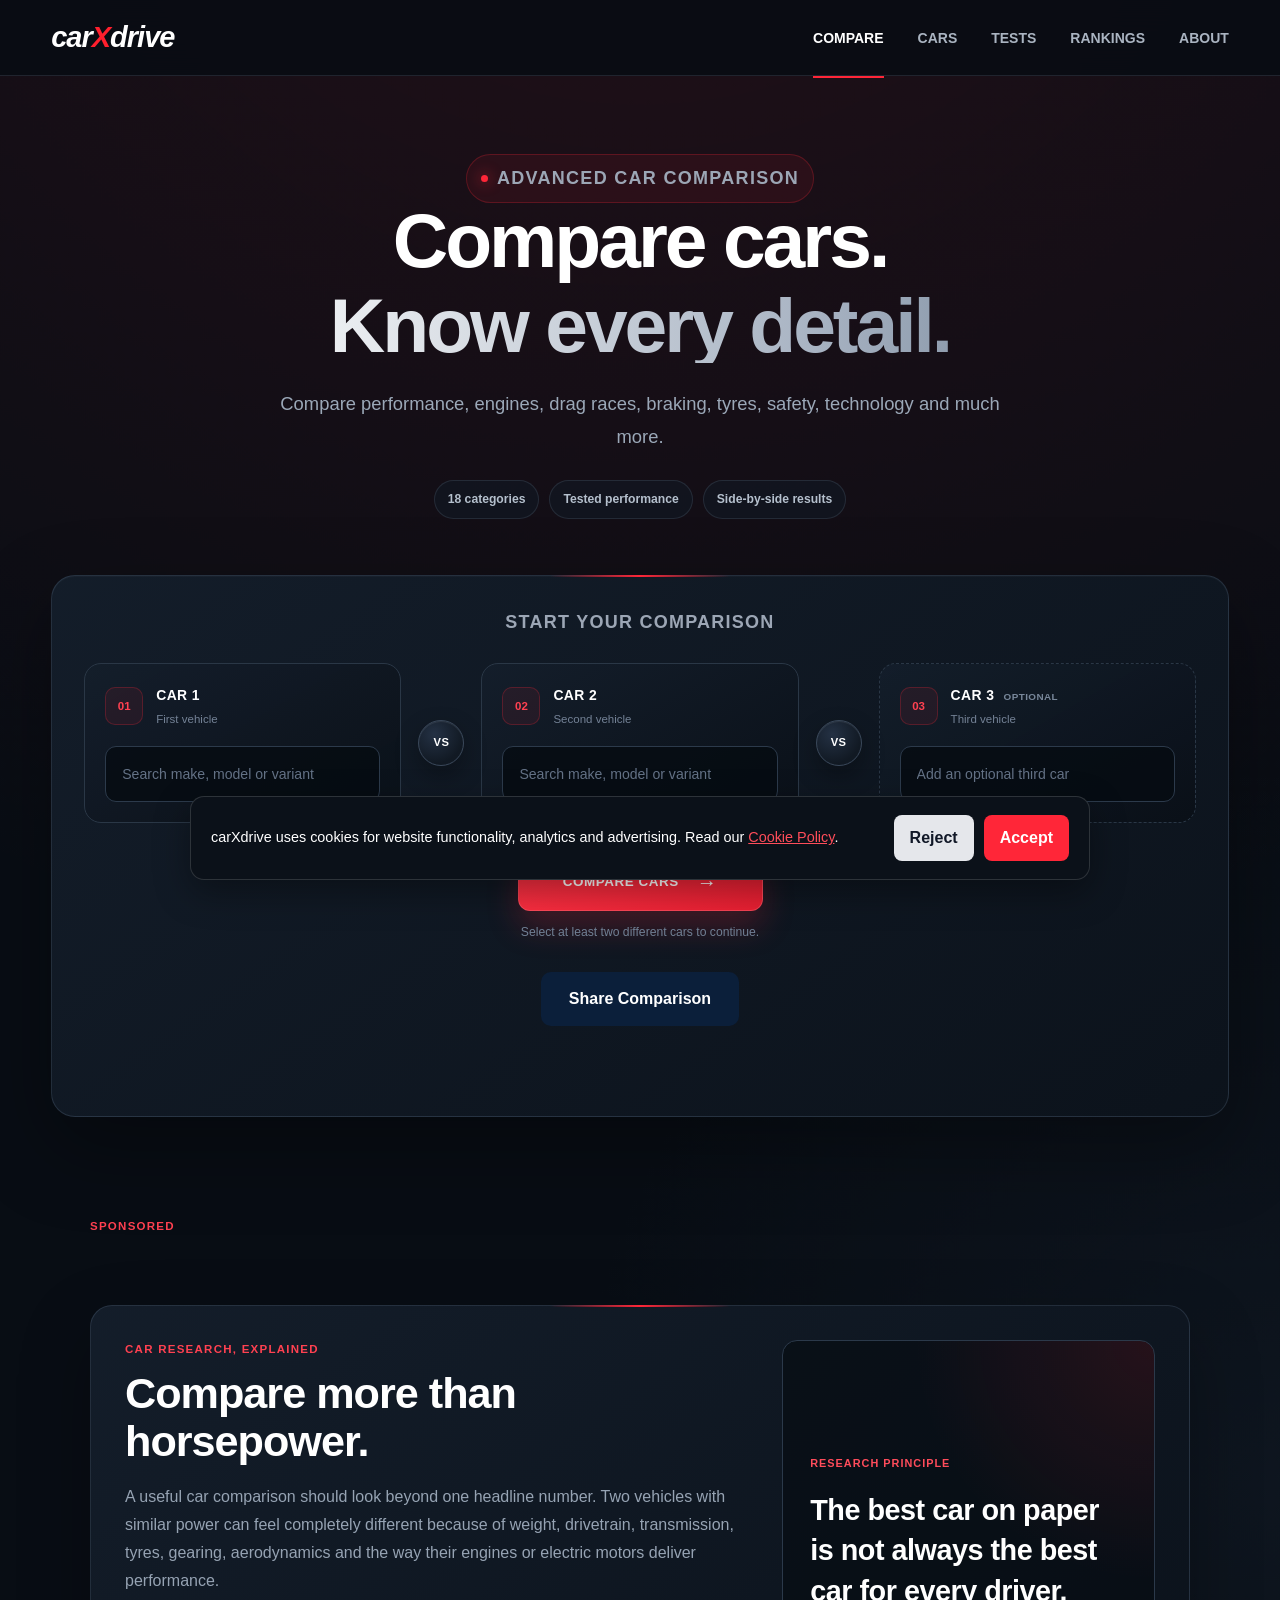
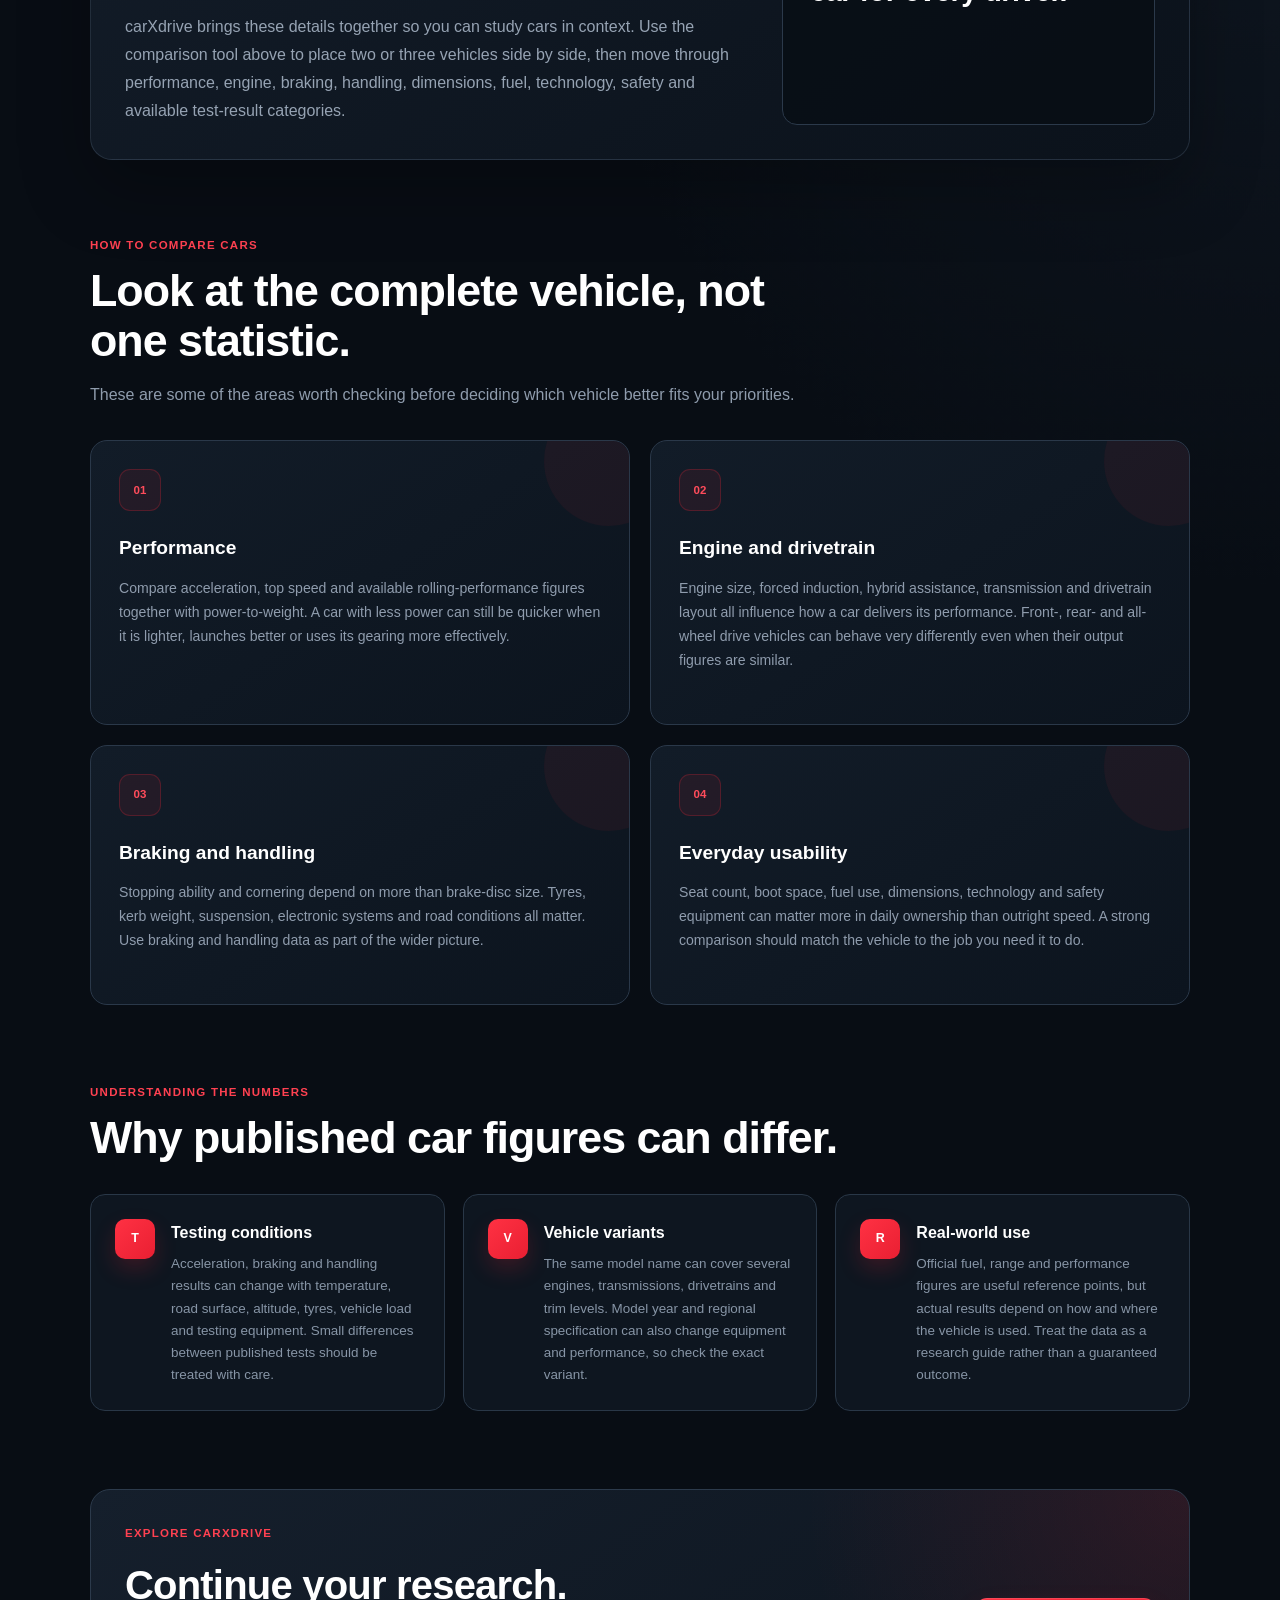
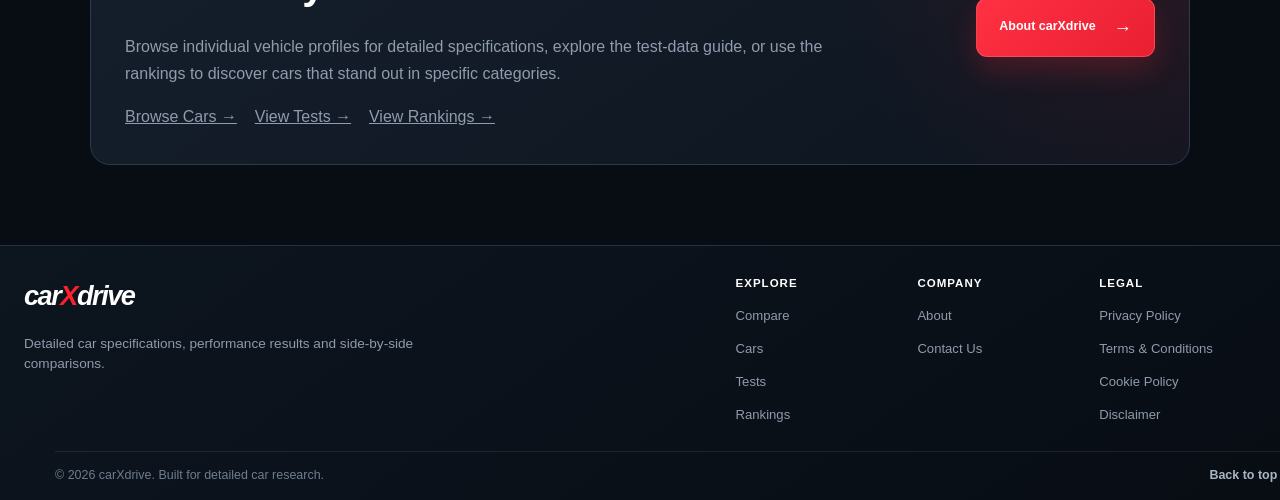
==== index.html @ 32d17539 "removed my email" ====
<!DOCTYPE html>
<html lang="en">
<head>
  <!-- Bidvertiser2106713 -->
  <script>
  window.dataLayer = window.dataLayer || [];

  function gtag() {
    dataLayer.push(arguments);
  }

  gtag("consent", "default", {
    ad_storage: "denied",
    analytics_storage: "denied",
    ad_user_data: "denied",
    ad_personalization: "denied",
    wait_for_update: 500
  });
</script>
  <meta property="og:site_name" content="carXdrive">
<meta property="og:title" content="carXdrive | Compare Cars, Specs and Performance">
<meta
  property="og:description"
  content="Compare cars, specifications, performance, fuel economy, safety, reliability and pricing with carXdrive."
>
<meta property="og:type" content="website">
<meta property="og:url" content="https://carxdrive.co.za/">
<link rel="canonical" href="https://carxdrive.co.za/">
  <!-- Google tag (gtag.js) -->
  <script async src="https://www.googletagmanager.com/gtag/js?id=G-0VBC6T963X"></script>
  <script>
    window.dataLayer = window.dataLayer || [];
    function gtag(){dataLayer.push(arguments);}
    gtag('js', new Date());

    gtag('config', 'G-0VBC6T963X');
  </script>
  <script async
  src="https://pagead2.googlesyndication.com/pagead/js/adsbygoogle.js?client=ca-pub-1628231111650283"
  crossorigin="anonymous"></script>
  <meta charset="UTF-8">

  <meta
    name="viewport"
    content="width=device-width, initial-scale=1.0"
  >

  <meta
    name="description"
    content="Compare cars side by side with detailed performance, engine, braking, handling, fuel economy, safety, technology and test data on carXdrive."
  >
  <script type="application/ld+json">
{
  "@context": "https://schema.org",
  "@type": "Organization",
  "name": "carXdrive",
  "url": "https://carxdrive.co.za/",
  "description": "Automotive research platform for detailed car specifications, comparisons, rankings and published performance information.",
  "email": "worldwide.carxdrive@gmail.com"
}
</script>


  <title>Compare Cars, Specs & Performance | carXdrive</title>
<link rel="icon" type="image/svg+xml" href="data:image/svg+xml,%3Csvg xmlns='http://www.w3.org/2000/svg' viewBox='0 0 64 64'%3E%3Crect width='64' height='64' rx='14' fill='%230b1119'/%3E%3Cpath d='M18 16L32 32L18 48' fill='none' stroke='%23ffffff' stroke-width='7' stroke-linecap='round' stroke-linejoin='round'/%3E%3Cpath d='M46 16L32 32L46 48' fill='none' stroke='%23ff2638' stroke-width='7' stroke-linecap='round' stroke-linejoin='round'/%3E%3C/svg%3E">
  <link
    rel="stylesheet"
    href="css/design-system.css"
  >

  <link
    rel="stylesheet"
    href="css/style.css"
  >
  <script type="application/ld+json">
{
  "@context": "https://schema.org",
  "@type": "WebSite",
  "name": "carXdrive",
  "alternateName": "car X drive",
  "url": "https://carxdrive.co.za/"
}
</script>
</head>

<body class="compare-page">
  <!-- Bidvertiser2106507 -->
   

  <header class="topbar mobile-navigation-header">

  <a href="index.html" class="logo">
    car<span class="red-x">X</span>drive
  </a>

  <button
    type="button"
    id="mobileMenuButton"
    class="mobile-menu-button"
    aria-label="Open navigation"
    aria-controls="mainNavigation"
    aria-expanded="false"
  >
    <span></span>
    <span></span>
    <span></span>
  </button>

  <nav
    id="mainNavigation"
    class="nav-links"
    aria-label="Main navigation"
  >
    <a href="index.html#compare" class="active">
      Compare
    </a>

    <a href="cars.html">
      Cars
    </a>

    <a href="tests.html">
      Tests
    </a>

    <a href="rankings.html">
      Rankings
    </a>

    <a href="about.html">
      About
    </a>
  </nav>

</header>

  <main id="compare" class="hero compare-hero">

    <div class="compare-hero-inner">

      <section class="hero-heading">
        <p class="compare-eyebrow">
          Advanced car comparison
        </p>

        <h1>
          Compare cars.
          <span>Know every detail.</span>
        </h1>

        <p class="compare-introduction">
          Compare performance, engines, drag races, braking,
          tyres, safety, technology and much more.
        </p>

        <div class="compare-feature-list">
          <span>18 categories</span>
          <span>Tested performance</span>
          <span>Side-by-side results</span>
        </div>
      </section>

      <section
        class="compare-workspace"
        aria-labelledby="compareWorkspaceTitle"
      >
      <div class="compare-workspace-heading">
  <p
    class="compare-workspace-eyebrow centered-workspace-title"
    id="compareWorkspaceTitle"
  >
    Start your comparison
  </p>
</div>

        <div class="search-grid">

          <!-- Car 1 -->
          <div class="search-card">

            <div class="search-card-heading">
              <span class="search-card-number">01</span>

              <div>
                <label for="carSearch1">
                  Car 1
                </label>

                <p>First vehicle</p>
              </div>
            </div>

            <div class="car-search-input-wrapper">
              <input
                type="text"
                id="carSearch1"
                placeholder="Search make, model or variant"
                autocomplete="off"
                aria-label="Search for Car 1"
              >

              <button
                type="button"
                class="clear-car-button"
                data-slot="1"
                aria-label="Clear Car 1"
              >
                ×
              </button>
            </div>

            <div
              class="search-results"
              id="searchResults1"
            ></div>
          </div>

          <div class="vs-badge" aria-hidden="true">
            VS
          </div>

          <!-- Car 2 -->
          <div class="search-card">

            <div class="search-card-heading">
              <span class="search-card-number">02</span>

              <div>
                <label for="carSearch2">
                  Car 2
                </label>

                <p>Second vehicle</p>
              </div>
            </div>

            <div class="car-search-input-wrapper">
              <input
                type="text"
                id="carSearch2"
                placeholder="Search make, model or variant"
                autocomplete="off"
                aria-label="Search for Car 2"
              >

              <button
                type="button"
                class="clear-car-button"
                data-slot="2"
                aria-label="Clear Car 2"
              >
                ×
              </button>
            </div>

            <div
              class="search-results"
              id="searchResults2"
            ></div>
          </div>

          <div class="vs-badge" aria-hidden="true">
            VS
          </div>

          <!-- Car 3 -->
          <div class="search-card optional">

            <div class="search-card-heading">
              <span class="search-card-number">03</span>

              <div>
                <label for="carSearch3">
                  Car 3
                  <span>Optional</span>
                </label>

                <p>Third vehicle</p>
              </div>
            </div>

            <div class="car-search-input-wrapper">
              <input
                type="text"
                id="carSearch3"
                placeholder="Add an optional third car"
                autocomplete="off"
                aria-label="Search for optional Car 3"
              >

              <button
                type="button"
                class="clear-car-button"
                data-slot="3"
                aria-label="Clear Car 3"
              >
                ×
              </button>
            </div>

            <div
              class="search-results"
              id="searchResults3"
            ></div>
          </div>

        </div>

        <div class="compare-action-row">
          <button
            id="compareButton"
            class="compare-button"
            type="button"
          >
            <span>Compare cars</span>
            <span aria-hidden="true">→</span>
          </button>

          <p>
            Select at least two different cars to continue.
          </p>
        </div>
<div id="comparisonTable"></div>

<button id="shareComparisonBtn" class="share-comparison-btn">
  Share Comparison
</button>

<p id="shareMessage"></p>
      </section>

      <section
        id="comparisonResults"
        class="comparison-results"
        aria-live="polite"
      >

        <div class="comparison-tabs">

          <button
            class="comparison-tab active"
            data-category="overview"
            type="button"
          >
            Overview
          </button>

          <button
            class="comparison-tab"
            data-category="performance"
            type="button"
          >
            Performance
          </button>

          <button
            class="comparison-tab"
            data-category="engine"
            type="button"
          >
            Engine
          </button>

          <button
            class="comparison-tab"
            data-category="transmission"
            type="button"
          >
            Transmission
          </button>

          <button
            class="comparison-tab"
            data-category="drag-race"
            type="button"
          >
            Drag Race
          </button>

          <button
            class="comparison-tab"
            data-category="rolling-race"
            type="button"
          >
            Rolling Race
          </button>

          <button
            class="comparison-tab"
            data-category="tyres"
            type="button"
          >
            Tyres
          </button>

          <button
            class="comparison-tab"
            data-category="brakes"
            type="button"
          >
            Brakes
          </button>

          <button
            class="comparison-tab"
            data-category="handling"
            type="button"
          >
            Handling
          </button>

          <button
            class="comparison-tab"
            data-category="weight"
            type="button"
          >
            Weight
          </button>

          <button
            class="comparison-tab"
            data-category="dimensions"
            type="button"
          >
            Dimensions
          </button>

          <button
            class="comparison-tab"
            data-category="aerodynamics"
            type="button"
          >
            Aerodynamics
          </button>

          <button
            class="comparison-tab"
            data-category="fuel"
            type="button"
          >
            Fuel
          </button>

          <button
            class="comparison-tab"
            data-category="exhaust"
            type="button"
          >
            Exhaust
          </button>

          <button
            class="comparison-tab"
            data-category="interior"
            type="button"
          >
            Interior
          </button>

          <button
            class="comparison-tab"
            data-category="technology"
            type="button"
          >
            Technology
          </button>

          <button
            class="comparison-tab"
            data-category="safety"
            type="button"
          >
            Safety
          </button>

          <button
            class="comparison-tab"
            data-category="test-results"
            type="button"
          >
            Test Results
          </button>

        </div>

        <div id="comparisonContent"></div>

      </section>

    </div>

  </main>

  <!-- BidVertiser native ad: loads only after cookie consent -->
  <section class="cars-native-ad-section" aria-label="Sponsored content">
    <div class="about-container">
      <p class="about-section-eyebrow">Sponsored</p>
      <div id="ntv_2106507"></div>
    </div>
  </section>

  <!-- Permanent research content for users and search engines -->
  <section class="about-content carxdrive-home-guide" aria-labelledby="homeResearchTitle">
    <div class="about-container">

      <section class="about-mission-panel">
        <div class="about-mission-copy">
          <p class="about-section-eyebrow">Car research, explained</p>

          <h2 id="homeResearchTitle">
            Compare more than horsepower.
          </h2>

          <p>
            A useful car comparison should look beyond one headline number.
            Two vehicles with similar power can feel completely different because
            of weight, drivetrain, transmission, tyres, gearing, aerodynamics and
            the way their engines or electric motors deliver performance.
          </p>

          <p>
            carXdrive brings these details together so you can study cars in context.
            Use the comparison tool above to place two or three vehicles side by side,
            then move through performance, engine, braking, handling, dimensions,
            fuel, technology, safety and available test-result categories.
          </p>
        </div>

        <div class="about-mission-statement">
          <span>Research principle</span>
          <blockquote>
            The best car on paper is not always the best car for every driver.
          </blockquote>
        </div>
      </section>

      <section class="about-platform-section" aria-labelledby="comparisonGuideTitle">
        <div class="about-section-heading">
          <p class="about-section-eyebrow">How to compare cars</p>

          <h2 id="comparisonGuideTitle">
            Look at the complete vehicle, not one statistic.
          </h2>

          <p>
            These are some of the areas worth checking before deciding which
            vehicle better fits your priorities.
          </p>
        </div>

        <div class="about-feature-grid">

          <article class="about-feature-card">
            <span class="about-feature-number">01</span>
            <h3>Performance</h3>
            <p>
              Compare acceleration, top speed and available rolling-performance
              figures together with power-to-weight. A car with less power can
              still be quicker when it is lighter, launches better or uses its
              gearing more effectively.
            </p>
          </article>

          <article class="about-feature-card">
            <span class="about-feature-number">02</span>
            <h3>Engine and drivetrain</h3>
            <p>
              Engine size, forced induction, hybrid assistance, transmission and
              drivetrain layout all influence how a car delivers its performance.
              Front-, rear- and all-wheel drive vehicles can behave very differently
              even when their output figures are similar.
            </p>
          </article>

          <article class="about-feature-card">
            <span class="about-feature-number">03</span>
            <h3>Braking and handling</h3>
            <p>
              Stopping ability and cornering depend on more than brake-disc size.
              Tyres, kerb weight, suspension, electronic systems and road conditions
              all matter. Use braking and handling data as part of the wider picture.
            </p>
          </article>

          <article class="about-feature-card">
            <span class="about-feature-number">04</span>
            <h3>Everyday usability</h3>
            <p>
              Seat count, boot space, fuel use, dimensions, technology and safety
              equipment can matter more in daily ownership than outright speed.
              A strong comparison should match the vehicle to the job you need it to do.
            </p>
          </article>

        </div>
      </section>

      <section class="about-values-section">
        <div class="about-section-heading">
          <p class="about-section-eyebrow">Understanding the numbers</p>

          <h2>
            Why published car figures can differ.
          </h2>
        </div>

        <div class="about-values-grid">

          <article class="about-value-card">
            <span class="about-value-icon">T</span>
            <div>
              <h3>Testing conditions</h3>
              <p>
                Acceleration, braking and handling results can change with temperature,
                road surface, altitude, tyres, vehicle load and testing equipment.
                Small differences between published tests should be treated with care.
              </p>
            </div>
          </article>

          <article class="about-value-card">
            <span class="about-value-icon">V</span>
            <div>
              <h3>Vehicle variants</h3>
              <p>
                The same model name can cover several engines, transmissions,
                drivetrains and trim levels. Model year and regional specification
                can also change equipment and performance, so check the exact variant.
              </p>
            </div>
          </article>

          <article class="about-value-card">
            <span class="about-value-icon">R</span>
            <div>
              <h3>Real-world use</h3>
              <p>
                Official fuel, range and performance figures are useful reference
                points, but actual results depend on how and where the vehicle is used.
                Treat the data as a research guide rather than a guaranteed outcome.
              </p>
            </div>
          </article>

        </div>
      </section>

      <section class="about-vision-panel">
        <div>
          <p class="about-section-eyebrow">Explore carXdrive</p>

          <h2>
            Continue your research.
          </h2>

          <p>
            Browse individual vehicle profiles for detailed specifications,
            explore the test-data guide, or use the rankings to discover cars
            that stand out in specific categories.
          </p>

          <p>
            <a href="cars.html">Browse Cars →</a>
            &nbsp;&nbsp;
            <a href="tests.html">View Tests →</a>
            &nbsp;&nbsp;
            <a href="rankings.html">View Rankings →</a>
          </p>
        </div>

        <a href="about.html" class="about-primary-link">
          About carXdrive
          <span aria-hidden="true">→</span>
        </a>
      </section>

    </div>
  </section>

<footer class="site-footer">
  <div class="footer-container">

    <div class="footer-brand">
      <a href="index.html" class="footer-logo">
        car<span class="red-x">X</span>drive
      </a>

      <p>
        Detailed car specifications, performance results
        and side-by-side comparisons.
      </p>
    </div>

    <div class="footer-navigation">

      <div class="footer-column">
        <h2>Explore</h2>

        <a href="index.html#compare">Compare</a>
        <a href="cars.html">Cars</a>
        <a href="tests.html">Tests</a>
        <a href="rankings.html">Rankings</a>
      </div>

      <div class="footer-column">
        <h2>Company</h2>

        <a href="about.html">About</a>
        <a href="contact.html">Contact Us</a>
      </div>

      <div class="footer-column">
        <h2>Legal</h2>

        <a href="privacy.html">Privacy Policy</a>
        <a href="terms.html">Terms &amp; Conditions</a>
        <a href="cookies.html">Cookie Policy</a>
        <a href="disclaimer.html">Disclaimer</a>
      </div>

    </div>

  </div>

  <div class="footer-bottom">
    <p>
      © 2026 carXdrive. Built for detailed car research.
    </p>

    <a href="#">
      Back to top ↑
    </a>

  </div>
</footer>

 <script src="data/cars.js"></script>
<script src="js/script.js"></script>
<script src="js/navigation.js"></script>
<div
  id="cookieConsent"
  class="cookie-consent"
  role="dialog"
  aria-label="Cookie consent"
  aria-live="polite"
>
  <p>
    carXdrive uses cookies for website functionality, analytics and advertising.
    Read our <a href="cookies.html">Cookie Policy</a>.
  </p>

  <div class="cookie-consent-buttons">
    <button type="button" id="rejectCookies">
      Reject
    </button>

    <button type="button" id="acceptCookies">
      Accept
    </button>
  </div>
</div>

<script src="js/cookie-consent.js"></script>

<script>
(function () {
  const STORAGE_KEY = "carxdrive-cookie-consent";
  let bidvertiserLoaded = false;

  function loadBidVertiserNativeAd() {
    if (bidvertiserLoaded) {
      return;
    }

    const container = document.getElementById("ntv_2106507");

    if (!container) {
      return;
    }

    bidvertiserLoaded = true;

    const params = {
      bvwidgetid: "ntv_2106507",
      bvlinksownid: 2106507,
      rows: 1,
      cols: 1,
      textpos: "below",
      imagewidth: 150,
      mobilecols: 1,
      cb: new Date().getTime()
    };

    params.bvwidgetid = "ntv_2106507" + params.cb;
    container.id = params.bvwidgetid;

    const queryString = Object.keys(params)
      .map(function (key) {
        return key + "=" + encodeURIComponent(params[key]);
      })
      .join("&");

    const script = document.createElement("script");
    script.type = "text/javascript";
    script.async = true;
    script.src =
      "https://cdn.hyperpromote.com/bidvertiser/tags/active/bdvws.js?" +
      queryString;

    document.getElementById(params.bvwidgetid).appendChild(script);
  }

  if (localStorage.getItem(STORAGE_KEY) === "accepted") {
    loadBidVertiserNativeAd();
  }

  const acceptButton = document.getElementById("acceptCookies");

  if (acceptButton) {
    acceptButton.addEventListener("click", function () {
      loadBidVertiserNativeAd();
    });
  }
})();
</script>
</body>
</html>
---- css/design-system.css ----
/* =========================================================
   carXdrive Version 2.0
   Global Design System
   ========================================================= */

:root {
  /* Brand */
  --color-brand: #ff3347;
  --color-brand-hover: #ff5263;
  --color-brand-soft: rgba(255, 51, 71, 0.12);

  /* Background layers */
  --color-background: #060a10;
  --color-background-soft: #0a1018;
  --color-surface: #101923;
  --color-surface-raised: #141f2c;
  --color-surface-hover: #192636;

  /* Borders */
  --color-border: #263443;
  --color-border-soft: rgba(255, 255, 255, 0.08);
  --color-border-strong: #3a4a5d;

  /* Text */
  --color-text: #f8fafc;
  --color-text-secondary: #b6c0cc;
  --color-text-muted: #84909f;

  /* Feedback */
  --color-success: #38c793;
  --color-warning: #f5b942;
  --color-error: #ff5f67;

  /* Typography */
  --font-family:
    Inter,
    ui-sans-serif,
    system-ui,
    -apple-system,
    BlinkMacSystemFont,
    "Segoe UI",
    sans-serif;

  --font-size-xs: 0.75rem;
  --font-size-sm: 0.875rem;
  --font-size-base: 1rem;
  --font-size-lg: 1.125rem;
  --font-size-xl: 1.35rem;
  --font-size-2xl: 1.75rem;
  --font-size-3xl: 2.4rem;
  --font-size-4xl: clamp(3rem, 7vw, 5.8rem);

  /* Spacing */
  --space-1: 0.25rem;
  --space-2: 0.5rem;
  --space-3: 0.75rem;
  --space-4: 1rem;
  --space-5: 1.25rem;
  --space-6: 1.5rem;
  --space-8: 2rem;
  --space-10: 2.5rem;
  --space-12: 3rem;
  --space-16: 4rem;
  --space-20: 5rem;

  /* Corners */
  --radius-sm: 8px;
  --radius-md: 12px;
  --radius-lg: 18px;
  --radius-xl: 24px;
  --radius-pill: 999px;

  /* Shadows */
  --shadow-sm:
    0 8px 24px rgba(0, 0, 0, 0.18);

  --shadow-md:
    0 18px 45px rgba(0, 0, 0, 0.28);

  --shadow-brand:
    0 12px 30px rgba(255, 51, 71, 0.2);

  /* Animation */
  --transition-fast: 150ms ease;
  --transition-base: 220ms ease;
  --transition-slow: 350ms ease;

  /* Layout */
  --page-width: 1180px;
  --header-height: 72px;
}

/* =========================================================
   Base reset
   ========================================================= */

*,
*::before,
*::after {
  box-sizing: border-box;
}

html {
  scroll-behavior: smooth;
}

body {
  margin: 0;
  min-width: 320px;
  background:
    radial-gradient(
      circle at 50% -20%,
      rgba(255, 51, 71, 0.08),
      transparent 38%
    ),
    var(--color-background);

  color: var(--color-text);
  font-family: var(--font-family);
  font-size: var(--font-size-base);
  line-height: 1.6;
  text-rendering: optimizeLegibility;
  -webkit-font-smoothing: antialiased;
}

button,
input,
select,
textarea {
  font: inherit;
}

button,
a {
  -webkit-tap-highlight-color: transparent;
}

a {
  color: inherit;
}

img {
  display: block;
  max-width: 100%;
}

::selection {
  background: var(--color-brand);
  color: #ffffff;
}

/* =========================================================
   Shared page container
   ========================================================= */

.page-container {
  width: min(
    var(--page-width),
    calc(100% - 40px)
  );
  margin-inline: auto;
}

/* =========================================================
   Shared typography
   ========================================================= */

.page-eyebrow {
  margin: 0 0 var(--space-3);
  color: var(--color-brand);
  font-size: var(--font-size-xs);
  font-weight: 850;
  letter-spacing: 0.14em;
  text-transform: uppercase;
}

.page-title {
  margin: 0;
  max-width: 900px;
  font-size: var(--font-size-4xl);
  line-height: 0.98;
  letter-spacing: -0.045em;
}

.page-description {
  max-width: 720px;
  margin: var(--space-6) 0 0;
  color: var(--color-text-secondary);
  font-size: var(--font-size-lg);
  line-height: 1.75;
}

/* =========================================================
   Shared buttons
   ========================================================= */

.button {
  display: inline-flex;
  justify-content: center;
  align-items: center;
  min-height: 48px;
  padding: 0 var(--space-6);
  border: 1px solid transparent;
  border-radius: var(--radius-md);
  cursor: pointer;
  text-decoration: none;
  font-weight: 800;
  transition:
    transform var(--transition-base),
    background var(--transition-base),
    border-color var(--transition-base),
    color var(--transition-base),
    box-shadow var(--transition-base);
}

.button:hover {
  transform: translateY(-2px);
}

.button:active {
  transform: translateY(0);
}

.button-primary {
  background: var(--color-brand);
  color: #ffffff;
  box-shadow: var(--shadow-brand);
}

.button-primary:hover {
  background: var(--color-brand-hover);
}

.button-secondary {
  background: var(--color-surface);
  color: var(--color-text);
  border-color: var(--color-border);
}

.button-secondary:hover {
  background: var(--color-surface-hover);
  border-color: var(--color-border-strong);
}

/* =========================================================
   Shared forms
   ========================================================= */

.form-label {
  display: block;
  margin-bottom: var(--space-2);
  color: var(--color-text-secondary);
  font-size: var(--font-size-sm);
  font-weight: 750;
}

.form-control {
  width: 100%;
  min-height: 50px;
  padding: 0 var(--space-5);
  background: var(--color-surface);
  color: var(--color-text);
  border: 1px solid var(--color-border);
  border-radius: var(--radius-md);
  outline: none;
  transition:
    background var(--transition-base),
    border-color var(--transition-base),
    box-shadow var(--transition-base);
}

.form-control::placeholder {
  color: var(--color-text-muted);
}

.form-control:hover {
  border-color: var(--color-border-strong);
}

.form-control:focus {
  background: var(--color-surface-raised);
  border-color: var(--color-brand);
  box-shadow:
    0 0 0 4px var(--color-brand-soft);
}

/* =========================================================
   Shared cards
   ========================================================= */

.surface-card {
  background:
    linear-gradient(
      145deg,
      rgba(255, 255, 255, 0.025),
      transparent 45%
    ),
    var(--color-surface);

  border: 1px solid var(--color-border-soft);
  border-radius: var(--radius-lg);
  box-shadow: var(--shadow-sm);
  transition:
    transform var(--transition-base),
    border-color var(--transition-base),
    box-shadow var(--transition-base);
}

.surface-card:hover {
  transform: translateY(-4px);
  border-color: var(--color-border);
  box-shadow: var(--shadow-md);
}

/* =========================================================
   Accessibility
   ========================================================= */

:focus-visible {
  outline: 3px solid var(--color-brand);
  outline-offset: 3px;
}

@media (prefers-reduced-motion: reduce) {
  *,
  *::before,
  *::after {
    scroll-behavior: auto !important;
    transition-duration: 0.01ms !important;
    animation-duration: 0.01ms !important;
    animation-iteration-count: 1 !important;
  }
}

@media (max-width: 650px) {
  .page-container {
    width: min(
      var(--page-width),
      calc(100% - 24px)
    );
  }

  .page-description {
    font-size: var(--font-size-base);
  }

  .button {
    min-height: 50px;
  }
}
---- css/style.css ----
* {
  box-sizing: border-box;
}

body {
  margin: 0;
  min-height: 100vh;
  background: #0b0f17;
  color: white;
  font-family: Arial, sans-serif;
}

.topbar {
  height: 72px;
  padding: 0 40px;
  border-bottom: 1px solid #252b36;
  background: #0d1118;
  display: flex;
  align-items: center;
  justify-content: space-between;
}

.logo {
  color: white;
  font-size: 28px;
  font-weight: 800;
  font-style: italic;
  text-decoration: none;
}

.red-x {
  color: #ff1f2d;
}

.nav-links {
  display: flex;
  align-items: center;
  gap: 34px;
}

.nav-links a {
  color: #b7bfcc;
  font-size: 14px;
  font-weight: 700;
  text-decoration: none;
  text-transform: uppercase;
}

.nav-links a:hover,
.nav-links a.active {
  color: #ff1f2d;
}

.hero {
  min-height: calc(100vh - 72px);
  padding: 60px 30px;
  display: flex;
  flex-direction: column;
  align-items: center;
  justify-content: center;
  text-align: center;
}

.hero h1 {
  margin: 0 0 14px;
  font-size: 48px;
}

.hero p {
  margin: 0;
  color: #9ca6b5;
  font-size: 18px;
}
.hero {
  min-height: calc(100vh - 72px);
  padding: 70px 30px;
  display: flex;
  flex-direction: column;
  align-items: center;
  justify-content: flex-start;
  text-align: center;
}

.hero-heading {
  margin-bottom: 46px;
}

.search-grid {
  width: min(1200px, 100%);
  display: grid;
  grid-template-columns: 1fr auto 1fr auto 1fr;
  gap: 18px;
  align-items: center;
}

.search-card {
  padding: 22px;
  border: 1px solid #282f3b;
  border-radius: 14px;
  background: #111720;
  text-align: left;
}

.search-card label {
  display: block;
  margin-bottom: 12px;
  color: #ff1f2d;
  font-size: 13px;
  font-weight: 800;
  text-transform: uppercase;
}

.search-card label span {
  color: #7f8998;
  font-size: 11px;
}

.search-card input {
  width: 100%;
  height: 50px;
  padding: 0 15px;
  border: 1px solid #343d4b;
  border-radius: 8px;
  outline: none;
  background: #0a0f16;
  color: white;
  font-size: 15px;
}

.search-card input:focus {
  border-color: #ff1f2d;
}

.search-card input::placeholder {
  color: #687382;
}

.vs-badge {
  width: 46px;
  height: 46px;
  border: 1px solid #3a4350;
  border-radius: 50%;
  background: #171d27;
  display: flex;
  align-items: center;
  justify-content: center;
  font-size: 13px;
  font-weight: 800;
}

.compare-button {
  margin-top: 34px;
  padding: 16px 52px;
  border: none;
  border-radius: 8px;
  background: #ff1f2d;
  color: white;
  cursor: pointer;
  font-size: 15px;
  font-weight: 800;
  text-transform: uppercase;
}

.compare-button:hover {
  background: #e31320;
}

@media (max-width: 900px) {
  .search-grid {
    grid-template-columns: 1fr;
  }

  .vs-badge {
    margin: 0 auto;
  }
}
.search-card {
  position: relative;
}

.search-results {
  position: absolute;
  top: calc(100% - 12px);
  left: 22px;
  right: 22px;
  z-index: 20;
  display: none;
  overflow: hidden;
  border: 1px solid #343d4b;
  border-radius: 8px;
  background: #101620;
  box-shadow: 0 14px 35px rgba(0, 0, 0, 0.45);
}

.search-results.active {
  display: block;
}

.search-result-item {
  padding: 14px 15px;
  border-bottom: 1px solid #252d39;
  color: #e8edf5;
  cursor: pointer;
  font-size: 14px;
}

.search-result-item:last-child {
  border-bottom: none;
}

.search-result-item:hover {
  background: #1a212c;
  color: #ff1f2d;
}
.comparison-results {
  width: min(1200px, 100%);
  margin-top: 45px;
  display: none;
}

.comparison-results.active {
  display: block;
}

.comparison-heading {
  margin-bottom: 24px;
  font-size: 28px;
}

.selected-car-grid {
  display: grid;
  grid-template-columns: repeat(3, 1fr);
  gap: 18px;
}

.selected-car-card {
  padding: 24px;
  border: 1px solid #2b3340;
  border-radius: 14px;
  background: #111720;
  text-align: left;
}

.selected-car-card h3 {
  margin: 0 0 8px;
  font-size: 22px;
}

.selected-car-card p {
  margin: 5px 0;
  color: #9ca6b5;
  font-size: 14px;
}

.selected-car-number {
  display: inline-block;
  margin-bottom: 16px;
  color: #ff1f2d;
  font-size: 12px;
  font-weight: 800;
  text-transform: uppercase;
}

@media (max-width: 900px) {
  .selected-car-grid {
    grid-template-columns: 1fr;
  }
}
.quick-specs {
  margin-top: 20px;
  border-top: 1px solid #29313d;
}

.quick-specs div {
  padding: 12px 0;
  border-bottom: 1px solid #29313d;
  display: flex;
  justify-content: space-between;
  gap: 20px;
}

.quick-specs span {
  color: #8993a3;
  font-size: 13px;
}

.quick-specs strong {
  color: white;
  font-size: 13px;
  text-align: right;
}
.quick-specs .spec-winner {
  margin: 0 -10px;
  padding: 12px 10px;
  border-left: 3px solid #ff1f2d;
  background: rgba(255, 31, 45, 0.08);
}

.winner-label {
  display: block;
  margin-top: 4px;
  color: #ff1f2d;
  font-size: 9px;
  font-weight: 800;
  letter-spacing: 0.8px;
  text-transform: uppercase;
}
.comparison-table-wrapper {
  width: 100%;
  overflow-x: auto;
  border: 1px solid #2b3340;
  border-radius: 14px;
  background: #111720;
}

.comparison-table {
  width: 100%;
  min-width: 850px;
  border-collapse: collapse;
  text-align: left;
}

.comparison-table th,
.comparison-table td {
  padding: 18px;
  border-right: 1px solid #2b3340;
  border-bottom: 1px solid #2b3340;
}

.comparison-table th:last-child,
.comparison-table td:last-child {
  border-right: none;
}

.comparison-table tr:last-child td {
  border-bottom: none;
}

.comparison-table thead th {
  background: #151c26;
  vertical-align: top;
}

.comparison-table thead th:first-child {
  width: 190px;
  color: #ff1f2d;
  font-size: 13px;
  text-transform: uppercase;
}

.comparison-table thead strong {
  display: block;
  margin-bottom: 8px;
  color: white;
  font-size: 16px;
}

.comparison-table thead span {
  display: block;
  margin-top: 4px;
  color: #8e99a9;
  font-size: 12px;
  font-weight: normal;
}

.comparison-table tbody td:first-child {
  background: #0e141d;
  color: #aeb7c5;
  font-size: 13px;
  font-weight: 700;
}

.comparison-table tbody td:not(:first-child) {
  color: #f0f3f8;
  font-size: 14px;
}

.comparison-table tbody tr:hover td {
  background: #18202b;
}

.comparison-table tbody tr:hover td:first-child {
  background: #151c26;
}

.table-winner {
  position: relative;
  background: rgba(255, 31, 45, 0.08);
  color: #ff4450 !important;
  font-weight: 800;
}

.table-winner::before {
  position: absolute;
  top: 0;
  bottom: 0;
  left: 0;
  width: 3px;
  background: #ff1f2d;
  content: "";
}

.table-winner-label {
  display: block;
  margin-top: 5px;
  color: #ff1f2d;
  font-size: 9px;
  letter-spacing: 0.8px;
  text-transform: uppercase;
}

@media (max-width: 700px) {
  .comparison-results {
    width: 100%;
  }

  .comparison-table th,
  .comparison-table td {
    padding: 14px;
  }
}
.comparison-tabs {
  width: 100%;
  margin-bottom: 18px;
  padding: 8px;
  overflow-x: auto;
  border: 1px solid #2b3340;
  border-radius: 12px;
  background: #0e141d;
  display: flex;
  gap: 8px;
}

.comparison-tab {
  min-width: max-content;
  padding: 12px 18px;
  border: 1px solid transparent;
  border-radius: 8px;
  background: transparent;
  color: #9ca6b5;
  cursor: pointer;
  font-size: 12px;
  font-weight: 800;
  text-transform: uppercase;
}

.comparison-tab:hover {
  color: white;
  background: #171f2a;
}

.comparison-tab.active {
  border-color: #ff1f2d;
  background: rgba(255, 31, 45, 0.1);
  color: #ff1f2d;
}
.comparison-car-headers {
  width: 100%;
  margin-bottom: 22px;
  display: grid;
  grid-template-columns: repeat(3, 1fr);
  gap: 16px;
}

.comparison-car-header {
  position: relative;
  overflow: hidden;
  padding: 24px;
  border: 1px solid #2b3340;
  border-radius: 16px;
  background:
    linear-gradient(
      145deg,
      rgba(255, 31, 45, 0.08),
      rgba(17, 23, 32, 0.98) 38%
    );
  text-align: left;
}

.comparison-car-header::after {
  position: absolute;
  top: -40px;
  right: -40px;
  width: 110px;
  height: 110px;
  border-radius: 50%;
  background: rgba(255, 31, 45, 0.08);
  content: "";
}

.comparison-car-number {
  display: inline-block;
  margin-bottom: 14px;
  color: #ff1f2d;
  font-size: 11px;
  font-weight: 800;
  letter-spacing: 1px;
  text-transform: uppercase;
}

.comparison-car-header h3 {
  position: relative;
  z-index: 1;
  margin: 0 0 8px;
  color: white;
  font-size: 23px;
}

.comparison-car-header p {
  position: relative;
  z-index: 1;
  margin: 0;
  color: #8f99a8;
  font-size: 13px;
}

.header-performance-grid {
  position: relative;
  z-index: 1;
  margin-top: 22px;
  display: grid;
  grid-template-columns: repeat(3, 1fr);
  gap: 10px;
}

.header-performance-grid div {
  padding: 12px 10px;
  border: 1px solid #2c3542;
  border-radius: 10px;
  background: rgba(8, 13, 20, 0.72);
}

.header-performance-grid span {
  display: block;
  margin-bottom: 6px;
  color: #7f8998;
  font-size: 10px;
  font-weight: 700;
  text-transform: uppercase;
}

.header-performance-grid strong {
  color: white;
  font-size: 13px;
}

@media (max-width: 900px) {
  .comparison-car-headers {
    grid-template-columns: 1fr;
  }
}
.comparison-car-image {
  width: 100%;
  height: 170px;
  margin-bottom: 20px;
  border: 1px solid #2c3542;
  border-radius: 12px;
  background:
    radial-gradient(
      circle at center,
      rgba(255, 31, 45, 0.12),
      rgba(8, 13, 20, 0.92) 60%
    );
  display: flex;
  align-items: center;
  justify-content: center;
}

.comparison-car-image span {
  color: #687382;
  font-size: 12px;
  font-weight: 700;
  text-transform: uppercase;
}
.empty-category-message {
  padding: 42px 24px;
  border: 1px solid #2b3340;
  border-radius: 14px;
  background: #111720;
  text-align: center;
}

.empty-category-message h3 {
  margin: 0 0 10px;
  color: white;
  font-size: 22px;
}

.empty-category-message p {
  margin: 0;
  color: #8f99a8;
  font-size: 14px;
}
.car-search-input-wrapper {
  position: relative;
  width: 100%;
}

.car-search-input-wrapper input {
  width: 100%;
  padding-right: 48px;
}

.clear-car-button {
  position: absolute;
  top: 50%;
  right: 14px;
  transform: translateY(-50%);

  width: 30px;
  height: 30px;

  border: none;
  border-radius: 50%;

  background: transparent;
  color: #9ca3af;

  font-size: 24px;
  line-height: 1;

  display: flex;
  align-items: center;
  justify-content: center;

  cursor: pointer;
  opacity: 0;
  pointer-events: none;

  transition:
    opacity 0.2s ease,
    color 0.2s ease,
    background-color 0.2s ease;
}

.clear-car-button.visible {
  opacity: 1;
  pointer-events: auto;
}

.clear-car-button:hover {
  color: #ffffff;
  background-color: rgba(255, 255, 255, 0.1);
}

.clear-car-button:focus-visible {
  outline: 2px solid #ffffff;
  outline-offset: 2px;
}
.search-result-item.highlighted {
  background: #1f2937;
  color: white;
}
html {
  scroll-behavior: smooth;
}
.cars-section {
  margin-top: 60px;
  padding: 140px 6% 90px;
  background: #0b1119;
  border-top: 1px solid #27303c;
}
.section-heading {
  width: 100%;
  max-width: 760px;
  margin: 0 auto 46px;
  text-align: center;
}

.section-heading h2 {
  margin: 0 0 12px;
  color: #ffffff;
  font-size: 2.2rem;
}

.section-heading p {
  margin: 0;
  color: #9aacbf;
  line-height: 1.7;
}
.cars-grid {
  display: grid;
  grid-template-columns: repeat(3, minmax(0, 1fr));
  gap: 24px;
}

.car-database-card {
  overflow: hidden;
  background: #101823;
  border: 1px solid #2b3644;
  border-radius: 16px;
  transition:
    transform 0.2s ease,
    border-color 0.2s ease,
    box-shadow 0.2s ease;
}

.car-database-card:hover {
  transform: translateY(-5px);
  border-color: #ff2638;
  box-shadow: 0 18px 45px rgba(0, 0, 0, 0.28);
}

.car-card-image-placeholder {
  min-height: 210px;
  display: flex;
  flex-direction: column;
  align-items: center;
  justify-content: center;
  gap: 8px;
  padding: 30px;
  background:
    linear-gradient(
      135deg,
      rgba(255, 38, 56, 0.16),
      rgba(16, 24, 35, 0.2)
    ),
    #0c131d;
  border-bottom: 1px solid #2b3644;
  text-align: center;
}

.car-card-image-placeholder span {
  color: #ffffff;
  font-size: 1.35rem;
  font-weight: 800;
  letter-spacing: 1px;
  text-transform: uppercase;
}

.car-card-image-placeholder small {
  color: #8190a3;
  font-size: 0.8rem;
}

.car-card-content {
  padding: 26px;
}

.car-card-year {
  margin-bottom: 8px;
  color: #ff2638;
  font-size: 0.78rem;
  font-weight: 800;
  letter-spacing: 1.2px;
  text-transform: uppercase;
}

.car-card-content h3 {
  min-height: 56px;
  margin: 0 0 22px;
  color: #ffffff;
  font-size: 1.25rem;
  line-height: 1.4;
}

.car-card-specifications {
  display: grid;
  gap: 12px;
  margin-bottom: 24px;
}

.car-card-specification {
  display: flex;
  justify-content: space-between;
  gap: 16px;
  padding-bottom: 11px;
  border-bottom: 1px solid #24303c;
}

.car-card-specification span {
  color: #91a0b3;
}

.car-card-specification strong {
  color: #ffffff;
  text-align: right;
}

.view-car-specs-button {
  width: 100%;
  min-height: 48px;
  display: flex;
  align-items: center;
  justify-content: center;
  gap: 10px;
  padding: 12px 18px;
  color: #ffffff;
  background: #ff2638;
  border: 1px solid #ff2638;
  border-radius: 8px;
  font: inherit;
  font-weight: 800;
  cursor: pointer;
  transition:
    background 0.2s ease,
    transform 0.2s ease;
}

.view-car-specs-button:hover {
  background: #e51e30;
  transform: translateY(-1px);
}

.view-car-specs-button span {
  font-size: 1.15rem;
}
@media (max-width: 900px) {
  .cars-grid {
    grid-template-columns: 1fr;
  }
}
.cars-page {
  min-height: 100vh;
  padding: 110px 6% 90px;
  background: #0b1119;
}

.cars-page .section-heading {
  width: 100%;
  max-width: 760px;
  margin: 0 auto 50px;
  text-align: center;
}

.cars-page .section-heading h1 {
  margin: 0 0 14px;
  color: #ffffff;
  font-size: 2.7rem;
}

.cars-page .section-heading p {
  margin: 0;
  color: #9aacbf;
  line-height: 1.7;
}
.cars-toolbar {
  width: 100%;
  max-width: 760px;
  margin: 0 auto 42px;
}

.cars-search-wrapper {
  display: grid;
  gap: 10px;
}

.cars-search-wrapper label {
  color: #ffffff;
  font-size: 0.82rem;
  font-weight: 800;
  letter-spacing: 0.8px;
  text-transform: uppercase;
}

.cars-search-wrapper input {
  width: 100%;
  min-height: 56px;
  padding: 0 18px;
  color: #ffffff;
  background: #101823;
  border: 1px solid #2b3644;
  border-radius: 10px;
  font: inherit;
  outline: none;
  transition:
    border-color 0.2s ease,
    box-shadow 0.2s ease;
}

.cars-search-wrapper input::placeholder {
  color: #718096;
}

.cars-search-wrapper input:focus {
  border-color: #ff2638;
  box-shadow: 0 0 0 3px rgba(255, 38, 56, 0.12);
}

.cars-result-count {
  min-height: 22px;
  margin: 12px 0 0;
  color: #91a0b3;
  font-size: 0.9rem;
}

.cars-empty-message {
  display: none;
  max-width: 620px;
  margin: 50px auto 0;
  padding: 34px;
  background: #101823;
  border: 1px solid #2b3644;
  border-radius: 14px;
  text-align: center;
}

.cars-empty-message.active {
  display: block;
}

.cars-empty-message h2 {
  margin: 0 0 10px;
  color: #ffffff;
}

.cars-empty-message p {
  margin: 0;
  color: #91a0b3;
  line-height: 1.6;
}
.brand-filters {
  display: flex;
  flex-wrap: wrap;
  gap: 10px;
  margin: 22px 0;
}

.brand-filter {
  padding: 10px 18px;
  background: #101823;
  color: #ffffff;
  border: 1px solid #2b3644;
  border-radius: 999px;
  cursor: pointer;
  font: inherit;
  font-weight: 700;
  transition: 0.2s;
}

.brand-filter:hover {
  border-color: #ff2638;
}

.brand-filter.active {
  background: #ff2638;
  border-color: #ff2638;
}
.view-car-specs-button {
  display: inline-flex;
  align-items: center;
  justify-content: center;
  gap: 8px;

  text-decoration: none;
}
.car-details-error {
  display: none;
}

.car-details-error.active {
  display: block;
}
.car-details-page {
  min-height: 100vh;
  background: #080d14;
  color: #ffffff;
}

.car-details-container {
  width: min(1180px, calc(100% - 40px));
  margin: 0 auto;
}

.car-details-hero {
  padding: 50px 0 40px;
  background:
    linear-gradient(
      135deg,
      #101925,
      #080d14
    );
}

.back-to-cars-link {
  display: inline-flex;
  margin-bottom: 30px;
  color: #b9c1cc;
  text-decoration: none;
  font-weight: 700;
}

.back-to-cars-link:hover {
  color: #ffffff;
}

.car-details-heading {
  margin-bottom: 30px;
}

.car-details-year {
  margin: 0 0 8px;
  color: #ff2638;
  font-size: 0.9rem;
  font-weight: 800;
  letter-spacing: 1px;
  text-transform: uppercase;
}

.car-details-heading h1 {
  margin: 0;
  font-size: clamp(2rem, 5vw, 4rem);
  line-height: 1.05;
}

.car-details-image-placeholder {
  min-height: 330px;
  display: flex;
  flex-direction: column;
  align-items: center;
  justify-content: center;

  background:
    linear-gradient(
      145deg,
      #172230,
      #0c131d
    );

  border: 1px solid #273342;
  border-radius: 18px;
}

.car-details-image-placeholder span {
  font-size: clamp(2rem, 6vw, 5rem);
  font-weight: 900;
  letter-spacing: -2px;
}

.car-details-image-placeholder small {
  margin-top: 8px;
  color: #8994a3;
}

.car-details-content {
  padding: 50px 0 80px;
}

#carSpecifications {
  display: grid;
  gap: 28px;
}

.car-specification-section {
  overflow: hidden;
  background: #101823;
  border: 1px solid #263241;
  border-radius: 16px;
}

.car-specification-section h2 {
  margin: 0;
  padding: 20px 24px;

  background: #151f2c;
  border-bottom: 1px solid #263241;

  font-size: 1.2rem;
}

.car-specification-table {
  width: 100%;
}

.car-specification-row {
  display: grid;
  grid-template-columns: minmax(180px, 1fr) 2fr;
  gap: 30px;

  padding: 17px 24px;
  border-bottom: 1px solid #222d3a;
}

.car-specification-row:last-child {
  border-bottom: none;
}

.car-specification-label {
  color: #99a4b2;
}

.car-specification-value {
  color: #ffffff;
  font-weight: 700;
}

.car-details-error {
  display: none;
  padding: 24px;

  background: #251217;
  color: #ff8290;

  border: 1px solid #74313b;
  border-radius: 12px;
}

.car-details-error.active {
  display: block;
}

@media (max-width: 650px) {
  .car-details-container {
    width: min(100% - 24px, 1180px);
  }

  .car-details-hero {
    padding-top: 30px;
  }

  .car-details-image-placeholder {
    min-height: 230px;
  }

  .car-specification-row {
    grid-template-columns: 1fr;
    gap: 7px;
    padding: 16px 18px;
  }

  .car-specification-section h2 {
    padding: 18px;
  }
}
html {
  scroll-behavior: smooth;
}

.car-details-layout {
  display: grid;
  grid-template-columns: 240px minmax(0, 1fr);
  gap: 30px;
  align-items: start;
}

.car-sections-sidebar {
  position: sticky;
  top: 24px;
}

.car-sections-sidebar-inner {
  overflow: hidden;
  background: #101823;
  border: 1px solid #263241;
  border-radius: 16px;
}

.car-sections-sidebar-inner h2 {
  margin: 0;
  padding: 18px 20px;
  background: #151f2c;
  border-bottom: 1px solid #263241;
  font-size: 1.05rem;
}

.car-section-navigation {
  display: flex;
  flex-direction: column;
  padding: 10px;
}

.car-section-navigation a {
  padding: 11px 12px;
  color: #aab4c1;
  border-radius: 8px;
  text-decoration: none;
  font-size: 0.92rem;
  font-weight: 700;
  transition:
    background 0.2s,
    color 0.2s;
}

.car-section-navigation a:hover {
  background: #1a2533;
  color: #ffffff;
}

.car-specification-section {
  scroll-margin-top: 24px;
}

@media (max-width: 900px) {
  .car-details-layout {
    grid-template-columns: 1fr;
  }

  .car-sections-sidebar {
    position: static;
  }

  .car-section-navigation {
    flex-direction: row;
    flex-wrap: wrap;
    gap: 6px;
  }

  .car-section-navigation a {
    background: #151f2c;
  }
}
.tests-page {
  min-height: 100vh;
  background: #080d14;
  color: #ffffff;
}

.tests-container {
  width: min(1180px, calc(100% - 40px));
  margin: 0 auto;
}

.tests-hero {
  padding: 70px 0 55px;
  background:
    linear-gradient(
      135deg,
      #101925,
      #080d14
    );
}

.tests-eyebrow {
  margin: 0 0 12px;
  color: #ff2638;
  font-size: 0.85rem;
  font-weight: 800;
  letter-spacing: 1.4px;
}

.tests-hero h1 {
  margin: 0;
  font-size: clamp(2.5rem, 6vw, 5rem);
  line-height: 1;
}

.tests-introduction {
  max-width: 720px;
  margin: 20px 0 0;
  color: #aab4c1;
  font-size: 1.05rem;
  line-height: 1.7;
}

.tests-content {
  padding: 45px 0 80px;
}

.tests-toolbar {
  margin-bottom: 28px;
}

.tests-search-wrapper {
  max-width: 650px;
}

.tests-search-wrapper label {
  display: block;
  margin-bottom: 9px;
  color: #c6ced8;
  font-weight: 700;
}

.tests-search-wrapper input {
  width: 100%;
  padding: 15px 18px;
  background: #101823;
  color: #ffffff;
  border: 1px solid #2a3645;
  border-radius: 12px;
  font: inherit;
  outline: none;
}

.tests-search-wrapper input:focus {
  border-color: #ff2638;
}

.tests-result-count {
  margin: 15px 0 0;
  color: #8994a3;
  font-weight: 700;
}

.tests-grid {
  display: grid;
  grid-template-columns:
    repeat(auto-fit, minmax(300px, 1fr));
  gap: 22px;
}

.tests-empty-message {
  display: none;
  padding: 40px 24px;
  text-align: center;
  background: #101823;
  border: 1px solid #263241;
  border-radius: 16px;
}

.tests-empty-message.active {
  display: block;
}

.tests-empty-message h2 {
  margin-top: 0;
}

.tests-empty-message p {
  margin-bottom: 0;
  color: #99a4b2;
}

@media (max-width: 650px) {
  .tests-container {
    width: min(100% - 24px, 1180px);
  }

  .tests-hero {
    padding: 45px 0;
  }
}
.test-card {
  display: flex;
  flex-direction: column;
  overflow: hidden;
  min-height: 100%;
  background: #101823;
  border: 1px solid #263241;
  border-radius: 16px;
  transition:
    transform 0.2s ease,
    border-color 0.2s ease;
}

.test-card:hover {
  transform: translateY(-4px);
  border-color: #3a485a;
}

.test-card-header {
  padding: 23px 23px 20px;
  border-bottom: 1px solid #263241;
}

.test-card-brand {
  margin: 0 0 8px;
  color: #ff2638;
  font-size: 0.78rem;
  font-weight: 800;
  letter-spacing: 1.2px;
  text-transform: uppercase;
}

.test-card-header h2 {
  margin: 0;
  font-size: 1.25rem;
  line-height: 1.35;
}

.test-card-information {
  margin: 9px 0 0;
  color: #8f9baa;
  font-size: 0.9rem;
}

.test-results-list {
  padding: 10px 23px;
}

.test-result-row {
  display: flex;
  justify-content: space-between;
  gap: 20px;
  padding: 13px 0;
  border-bottom: 1px solid #202c3a;
}

.test-result-row:last-child {
  border-bottom: none;
}

.test-result-label {
  color: #9ca7b5;
}

.test-result-value {
  color: #ffffff;
  text-align: right;
  white-space: nowrap;
}

.test-card-link {
  display: flex;
  justify-content: space-between;
  align-items: center;
  gap: 15px;
  margin-top: auto;
  padding: 17px 23px;
  color: #ffffff;
  background: #151f2c;
  border-top: 1px solid #263241;
  text-decoration: none;
  font-weight: 800;
  transition:
    background 0.2s ease,
    color 0.2s ease;
}

.test-card-link:hover {
  color: #ff2638;
  background: #192534;
}

.tests-loading-error {
  grid-column: 1 / -1;
  padding: 40px 24px;
  text-align: center;
  background: #101823;
  border: 1px solid #263241;
  border-radius: 16px;
}

.tests-loading-error h2 {
  margin-top: 0;
}

.tests-loading-error p {
  margin-bottom: 0;
  color: #99a4b2;
}

@media (max-width: 500px) {
  .tests-grid {
    grid-template-columns: 1fr;
  }

  .test-card-header,
  .test-results-list,
  .test-card-link {
    padding-left: 18px;
    padding-right: 18px;
  }
}
.rankings-page {
  min-height: 100vh;
  background: #080d14;
  color: #ffffff;
}

.rankings-container {
  width: min(1180px, calc(100% - 40px));
  margin: 0 auto;
}

.rankings-hero {
  padding: 70px 0 55px;
  background:
    linear-gradient(
      135deg,
      #101925,
      #080d14
    );
}

.rankings-eyebrow {
  margin: 0 0 12px;
  color: #ff2638;
  font-size: 0.85rem;
  font-weight: 800;
  letter-spacing: 1.4px;
}

.rankings-hero h1 {
  margin: 0;
  font-size: clamp(2.5rem, 6vw, 5rem);
  line-height: 1;
}

.rankings-introduction {
  max-width: 720px;
  margin: 20px 0 0;
  color: #aab4c1;
  font-size: 1.05rem;
  line-height: 1.7;
}

.rankings-content {
  padding: 45px 0 80px;
}

.rankings-toolbar {
  display: grid;
  grid-template-columns: minmax(0, 1fr) 280px;
  gap: 22px;
  margin-bottom: 38px;
}

.rankings-search-wrapper label,
.rankings-filter-wrapper label {
  display: block;
  margin-bottom: 9px;
  color: #c6ced8;
  font-weight: 700;
}

.rankings-search-wrapper input,
.rankings-filter-wrapper select {
  width: 100%;
  padding: 15px 18px;
  background: #101823;
  color: #ffffff;
  border: 1px solid #2a3645;
  border-radius: 12px;
  font: inherit;
  outline: none;
}

.rankings-search-wrapper input:focus,
.rankings-filter-wrapper select:focus {
  border-color: #ff2638;
}

.rankings-filter-wrapper select {
  cursor: pointer;
}

.rankings-heading-row {
  display: flex;
  justify-content: space-between;
  align-items: end;
  gap: 25px;
  margin-bottom: 20px;
}

.rankings-small-title {
  margin: 0 0 7px;
  color: #ff2638;
  font-size: 0.76rem;
  font-weight: 800;
  letter-spacing: 1.2px;
}

.rankings-heading-row h2 {
  margin: 0;
  font-size: clamp(1.6rem, 4vw, 2.4rem);
}

.ranking-result-count {
  margin: 0;
  color: #8994a3;
  font-weight: 700;
}

.rankings-list {
  display: flex;
  flex-direction: column;
  gap: 12px;
}

.ranking-row {
  display: grid;
  grid-template-columns: 70px minmax(0, 1fr) auto;
  align-items: center;
  gap: 20px;
  padding: 20px 22px;
  background: #101823;
  border: 1px solid #263241;
  border-radius: 14px;
  transition:
    transform 0.2s ease,
    border-color 0.2s ease;
}

.ranking-row:hover {
  transform: translateY(-2px);
  border-color: #3a485a;
}

.ranking-position {
  display: grid;
  place-items: center;
  width: 44px;
  height: 44px;
  background: #151f2c;
  border-radius: 50%;
  color: #ffffff;
  font-size: 1.05rem;
  font-weight: 900;
}

.ranking-row:nth-child(1) .ranking-position,
.ranking-row:nth-child(2) .ranking-position,
.ranking-row:nth-child(3) .ranking-position {
  color: #ff2638;
}

.ranking-car-brand {
  margin: 0 0 5px;
  color: #ff2638;
  font-size: 0.76rem;
  font-weight: 800;
  letter-spacing: 1px;
  text-transform: uppercase;
}

.ranking-car-name {
  margin: 0;
  font-size: 1.12rem;
  line-height: 1.4;
}

.ranking-car-information {
  margin: 6px 0 0;
  color: #8f9baa;
  font-size: 0.9rem;
}

.ranking-value-wrapper {
  text-align: right;
}

.ranking-value {
  display: block;
  color: #ffffff;
  font-size: 1.15rem;
  font-weight: 900;
  white-space: nowrap;
}

.ranking-link {
  display: inline-block;
  margin-top: 6px;
  color: #9ca7b5;
  text-decoration: none;
  font-size: 0.84rem;
  font-weight: 700;
}

.ranking-link:hover {
  color: #ff2638;
}

.rankings-empty-message {
  display: none;
  padding: 40px 24px;
  text-align: center;
  background: #101823;
  border: 1px solid #263241;
  border-radius: 16px;
}

.rankings-empty-message.active {
  display: block;
}

.rankings-empty-message h2 {
  margin-top: 0;
}

.rankings-empty-message p {
  margin-bottom: 0;
  color: #99a4b2;
}

@media (max-width: 750px) {
  .rankings-toolbar {
    grid-template-columns: 1fr;
  }

  .rankings-heading-row {
    align-items: flex-start;
    flex-direction: column;
  }

  .ranking-row {
    grid-template-columns: 55px minmax(0, 1fr);
  }

  .ranking-value-wrapper {
    grid-column: 2;
    text-align: left;
  }
}

@media (max-width: 500px) {
  .rankings-container {
    width: min(100% - 24px, 1180px);
  }

  .rankings-hero {
    padding: 45px 0;
  }

  .ranking-row {
    padding: 17px;
    gap: 14px;
  }

  .ranking-position {
    width: 38px;
    height: 38px;
  }
}
.rankings-loading-error {
  padding: 40px 24px;
  text-align: center;
  background: #101823;
  border: 1px solid #263241;
  border-radius: 16px;
}

.rankings-loading-error h2 {
  margin-top: 0;
}

.rankings-loading-error p {
  margin-bottom: 0;
  color: #99a4b2;
}
.about-page{
    min-height:100vh;
    background:#080d14;
    color:#fff;
}

.about-container{
    width:min(1100px,calc(100% - 40px));
    margin:auto;
}

.about-hero{
    padding:80px 0 60px;
    background:linear-gradient(135deg,#101925,#080d14);
}

.about-eyebrow{
    color:#ff2638;
    font-size:.85rem;
    font-weight:800;
    letter-spacing:1.4px;
    margin-bottom:12px;
}

.about-hero h1{
    margin:0;
    font-size:clamp(2.7rem,6vw,4.8rem);
    line-height:1.1;
}

.about-introduction{
    max-width:750px;
    margin-top:24px;
    color:#aab4c1;
    line-height:1.8;
    font-size:1.05rem;
}

.about-content{
    padding:60px 0 80px;
}

.about-card{
    background:#101823;
    border:1px solid #263241;
    border-radius:16px;
    padding:30px;
    margin-bottom:24px;
}

.about-card h2{
    margin-top:0;
    margin-bottom:16px;
}

.about-card p,
.about-card li{
    color:#aab4c1;
    line-height:1.8;
}

.about-card ul{
    padding-left:20px;
    margin:0;
}

@media(max-width:700px){

.about-container{
    width:min(100% - 24px,1100px);
}

.about-hero{
    padding:55px 0;
}

}
/* Fix compare search dropdown clicking */

.compare-container,
.comparison-container,
.compare-grid,
.compare-cards {
  overflow: visible;
}

.car-search-card,
.compare-card,
.car-slot {
  position: relative;
  overflow: visible;
}

.search-results,
.results,
[id^="results"] {
  position: absolute;
  top: calc(100% + 8px);
  left: 0;
  right: 0;
  z-index: 1000;

  max-height: 280px;
  overflow-y: auto;

  background: #101923;
  border: 1px solid #354457;
  border-radius: 12px;
  box-shadow: 0 18px 40px rgba(0, 0, 0, 0.4);
}

.search-results:empty,
.results:empty,
[id^="results"]:empty {
  display: none;
}

.search-results button,
.search-result,
.result-item,
[id^="results"] > * {
  position: relative;
  z-index: 1001;
  pointer-events: auto;
  cursor: pointer;
}
/* Remove default white button styling from search results */
.search-results .search-result-item {
  appearance: none;
  -webkit-appearance: none;

  display: block;
  width: 100%;
  margin: 0;
  padding: 14px 16px;

  border: none;
  border-bottom: 1px solid #263241;
  border-radius: 0;

  background: transparent;
  color: #e8edf3;

  font: inherit;
  text-align: left;
  cursor: pointer;
}

/* Result hover and keyboard selection */
.search-results .search-result-item:hover,
.search-results .search-result-item.highlighted {
  background: #182230;
  color: #ffffff;
}

/* Remove the final divider */
.search-results .search-result-item:last-child {
  border-bottom: none;
}
/* =========================================================
   PREMIUM COMPARE PAGE REDESIGN
   ========================================================= */

.compare-page {
  min-height: 100vh;
  background:
    radial-gradient(
      circle at 50% -10%,
      rgba(255, 38, 56, 0.12),
      transparent 34%
    ),
    radial-gradient(
      circle at 100% 40%,
      rgba(67, 94, 128, 0.1),
      transparent 28%
    ),
    #080d14;
}

/* Header */

.compare-page .topbar {
  position: sticky;
  top: 0;
  z-index: 2000;

  height: 76px;
  padding: 0 max(32px, 4vw);

  background: rgba(8, 13, 20, 0.88);
  border-bottom: 1px solid rgba(147, 164, 184, 0.16);

  backdrop-filter: blur(18px);
  -webkit-backdrop-filter: blur(18px);
}

.compare-page .logo {
  font-size: 29px;
  letter-spacing: -1px;
}

.compare-page .nav-links a {
  position: relative;
  padding: 29px 0 27px;
  color: #aab4c1;
  transition:
    color 0.2s ease,
    transform 0.2s ease;
}

.compare-page .nav-links a::after {
  position: absolute;
  right: 0;
  bottom: -1px;
  left: 0;

  height: 2px;

  background: #ff2638;
  transform: scaleX(0);
  transform-origin: center;

  content: "";
  transition: transform 0.2s ease;
}

.compare-page .nav-links a:hover,
.compare-page .nav-links a.active {
  color: #ffffff;
}

.compare-page .nav-links a:hover::after,
.compare-page .nav-links a.active::after {
  transform: scaleX(1);
}

/* Main page */

.compare-page .hero.compare-hero {
  min-height: calc(100vh - 76px);
  padding: 78px max(24px, 4vw) 100px;
  justify-content: flex-start;
}

.compare-hero-inner {
  width: min(1240px, 100%);
  margin: 0 auto;
}

/* Hero heading */

.compare-page .hero-heading {
  max-width: 900px;
  margin: 0 auto 56px;
  text-align: center;
}

.compare-eyebrow {
  display: inline-flex;
  align-items: center;
  gap: 9px;

  margin: 0 0 20px;
  padding: 9px 14px;

  color: #ff5260;
  background: rgba(255, 38, 56, 0.08);
  border: 1px solid rgba(255, 38, 56, 0.24);
  border-radius: 999px;

  font-size: 0.76rem;
  font-weight: 900;
  letter-spacing: 1.3px;
  text-transform: uppercase;
}

.compare-eyebrow::before {
  width: 7px;
  height: 7px;

  background: #ff2638;
  border-radius: 50%;
  box-shadow: 0 0 14px rgba(255, 38, 56, 0.85);

  content: "";
}

.compare-page .hero-heading h1 {
  margin: 0;

  color: #ffffff;
  font-size: clamp(2.7rem, 6vw, 5.3rem);
  font-weight: 900;
  letter-spacing: -3px;
  line-height: 0.98;
}

.compare-page .hero-heading h1 span {
  display: block;
  margin-top: 10px;

  background:
    linear-gradient(
      90deg,
      #ffffff,
      #aab5c4 68%,
      #77879b
    );

  -webkit-background-clip: text;
  background-clip: text;
  color: transparent;
}

.compare-introduction {
  max-width: 720px;
  margin: 25px auto 0 !important;

  color: #9ba8b8 !important;
  font-size: clamp(1rem, 2vw, 1.15rem) !important;
  line-height: 1.75;
}

.compare-feature-list {
  display: flex;
  flex-wrap: wrap;
  justify-content: center;
  gap: 10px;

  margin-top: 27px;
}

.compare-feature-list span {
  padding: 9px 13px;

  color: #b5c0cd;
  background: rgba(17, 25, 36, 0.65);
  border: 1px solid rgba(123, 143, 165, 0.18);
  border-radius: 999px;

  font-size: 0.76rem;
  font-weight: 700;
}

/* Compare workspace */

.compare-workspace {
  position: relative;
  z-index: 10;

  width: 100%;
  padding: 32px;

  background:
    linear-gradient(
      145deg,
      rgba(20, 30, 43, 0.96),
      rgba(12, 19, 28, 0.98)
    );

  border: 1px solid rgba(116, 138, 163, 0.22);
  border-radius: 24px;

  box-shadow:
    0 30px 80px rgba(0, 0, 0, 0.34),
    inset 0 1px 0 rgba(255, 255, 255, 0.025);
}

.compare-workspace::before {
  position: absolute;
  top: -1px;
  left: 50%;

  width: 180px;
  height: 2px;

  background:
    linear-gradient(
      90deg,
      transparent,
      #ff2638,
      transparent
    );

  transform: translateX(-50%);

  content: "";
}

.compare-workspace-heading {
  display: flex;
  align-items: flex-end;
  justify-content: space-between;
  gap: 32px;

  margin-bottom: 29px;
}

.compare-workspace-eyebrow {
  margin: 0 0 8px;

  color: #ff4151;
  font-size: 0.72rem;
  font-weight: 900;
  letter-spacing: 1.25px;
  text-transform: uppercase;
}

.compare-workspace-heading h2 {
  margin: 0;
  color: #ffffff;
  font-size: clamp(1.5rem, 3vw, 2rem);
  letter-spacing: -0.6px;
}

.compare-workspace-description {
  max-width: 330px;
  margin: 0;

  color: #8391a2;
  font-size: 0.88rem;
  line-height: 1.55;
  text-align: right;
}

/* Search grid */

.compare-page .search-grid {
  width: 100%;
  grid-template-columns:
    minmax(0, 1fr)
    52px
    minmax(0, 1fr)
    52px
    minmax(0, 1fr);

  gap: 14px;
  align-items: center;
}

/* Search cards */

.compare-page .search-card {
  position: relative;
  overflow: visible;

  min-width: 0;
  padding: 20px;

  background:
    linear-gradient(
      150deg,
      rgba(20, 30, 43, 0.94),
      rgba(10, 16, 24, 0.98)
    );

  border: 1px solid #2a3746;
  border-radius: 17px;

  transition:
    border-color 0.22s ease,
    transform 0.22s ease,
    box-shadow 0.22s ease;
}

.compare-page .search-card:hover {
  transform: translateY(-2px);
  border-color: #3a4b60;
}

.compare-page .search-card:focus-within {
  border-color: rgba(255, 38, 56, 0.78);

  box-shadow:
    0 0 0 4px rgba(255, 38, 56, 0.08),
    0 18px 35px rgba(0, 0, 0, 0.2);
}

.compare-page .search-card.optional {
  border-style: dashed;
}

.search-card-heading {
  display: flex;
  align-items: center;
  gap: 13px;

  margin-bottom: 17px;
}

.search-card-number {
  display: grid;
  place-items: center;
  flex: 0 0 auto;

  width: 38px;
  height: 38px;

  color: #ff4151;
  background: rgba(255, 38, 56, 0.08);
  border: 1px solid rgba(255, 38, 56, 0.24);
  border-radius: 10px;

  font-size: 0.72rem;
  font-weight: 900;
}

.compare-page .search-card label {
  margin: 0;

  color: #ffffff;
  font-size: 0.87rem;
  font-weight: 900;
  letter-spacing: 0.4px;
}

.compare-page .search-card label span {
  display: inline-block;
  margin-left: 5px;
  color: #78879a;
  font-size: 0.62rem;
}

.search-card-heading p {
  margin: 4px 0 0;

  color: #748296;
  font-size: 0.72rem;
}

/* Search inputs */

.compare-page .car-search-input-wrapper {
  position: relative;
}

.compare-page .search-card input {
  width: 100%;
  height: 56px;

  padding: 0 48px 0 16px;

  color: #ffffff;
  background: rgba(6, 11, 18, 0.82);

  border: 1px solid #2c3a4b;
  border-radius: 11px;

  font: inherit;
  font-size: 0.88rem;

  outline: none;

  transition:
    border-color 0.2s ease,
    background 0.2s ease,
    box-shadow 0.2s ease;
}

.compare-page .search-card input:hover {
  border-color: #425269;
}

.compare-page .search-card input:focus {
  background: #080e16;
  border-color: #ff2638;
  box-shadow: 0 0 0 3px rgba(255, 38, 56, 0.09);
}

.compare-page .search-card input::placeholder {
  color: #647286;
}

/* Clear button */

.compare-page .clear-car-button {
  right: 11px;

  width: 32px;
  height: 32px;

  color: #7e8b9b;
  font-size: 20px;
}

.compare-page .clear-car-button:hover {
  color: #ffffff;
  background: #202b39;
}

/* VS circles */

.compare-page .vs-badge {
  position: relative;
  z-index: 2;

  width: 46px;
  height: 46px;
  margin: 0 auto;

  color: #ffffff;

  background:
    radial-gradient(
      circle at 35% 30%,
      #243144,
      #111923 70%
    );

  border: 1px solid #3a485a;
  border-radius: 50%;

  box-shadow:
    0 10px 24px rgba(0, 0, 0, 0.3),
    inset 0 1px 0 rgba(255, 255, 255, 0.08);

  font-size: 0.7rem;
  letter-spacing: 0.5px;
}

/* Search dropdown */

.compare-page .search-results {
  top: calc(100% - 17px);
  right: 20px;
  left: 20px;

  z-index: 3000;

  max-height: 290px;
  overflow-y: auto;

  background: rgba(12, 19, 28, 0.98);
  border: 1px solid #35465a;
  border-radius: 12px;

  box-shadow:
    0 22px 50px rgba(0, 0, 0, 0.55);

  backdrop-filter: blur(16px);
  -webkit-backdrop-filter: blur(16px);
}

.compare-page .search-results .search-result-item {
  min-height: 52px;
  padding: 15px 16px;

  color: #dce3eb;
  background: transparent;

  border-bottom: 1px solid rgba(87, 105, 126, 0.2);

  font-size: 0.82rem;
  line-height: 1.45;
}

.compare-page .search-results .search-result-item:hover,
.compare-page .search-results .search-result-item.highlighted {
  color: #ffffff;

  background:
    linear-gradient(
      90deg,
      rgba(255, 38, 56, 0.14),
      rgba(28, 39, 53, 0.86)
    );
}

/* Compare action */

.compare-action-row {
  display: flex;
  flex-direction: column;
  align-items: center;

  margin-top: 30px;
}

.compare-page .compare-button {
  display: inline-flex;
  align-items: center;
  justify-content: center;
  gap: 18px;

  min-width: 245px;
  min-height: 58px;
  margin: 0;
  padding: 15px 26px;

  color: #ffffff;

  background:
    linear-gradient(
      135deg,
      #ff3143,
      #e91f32
    );

  border: 1px solid rgba(255, 99, 112, 0.5);
  border-radius: 12px;

  box-shadow:
    0 16px 32px rgba(255, 38, 56, 0.22),
    inset 0 1px 0 rgba(255, 255, 255, 0.18);

  font-size: 0.84rem;
  font-weight: 900;
  letter-spacing: 0.55px;

  transition:
    transform 0.2s ease,
    box-shadow 0.2s ease,
    filter 0.2s ease;
}

.compare-page .compare-button:hover {
  background:
    linear-gradient(
      135deg,
      #ff4051,
      #ed2336
    );

  transform: translateY(-2px);

  box-shadow:
    0 21px 38px rgba(255, 38, 56, 0.28),
    inset 0 1px 0 rgba(255, 255, 255, 0.2);
}

.compare-page .compare-button:active {
  transform: translateY(0);
}

.compare-page .compare-button span:last-child {
  font-size: 1.25rem;
  line-height: 1;
}

.compare-action-row p {
  margin: 12px 0 0;
  color: #718095;
  font-size: 0.76rem;
}

/* Comparison results */

.compare-page .comparison-results {
  width: 100%;
  margin-top: 45px;
  padding-top: 10px;
}

.compare-page .comparison-tabs {
  position: sticky;
  top: 88px;
  z-index: 500;

  padding: 8px;

  background: rgba(12, 19, 28, 0.94);
  border: 1px solid rgba(108, 130, 154, 0.22);

  box-shadow: 0 14px 35px rgba(0, 0, 0, 0.25);

  backdrop-filter: blur(16px);
  -webkit-backdrop-filter: blur(16px);
}

.compare-page .comparison-tab {
  min-height: 42px;
  padding: 11px 17px;

  border-radius: 8px;

  font-size: 0.69rem;
  letter-spacing: 0.5px;
}

.compare-page .comparison-tab.active {
  color: #ffffff;

  background:
    linear-gradient(
      135deg,
      rgba(255, 38, 56, 0.24),
      rgba(255, 38, 56, 0.1)
    );

  border-color: rgba(255, 55, 72, 0.55);
}

/* Tablet */

@media (max-width: 1000px) {
  .compare-page .search-grid {
    grid-template-columns: 1fr;
    gap: 15px;
  }

  .compare-page .vs-badge {
    width: auto;
    height: 30px;
    padding: 0 16px;

    border-radius: 999px;
  }

  .compare-workspace-heading {
    align-items: flex-start;
    flex-direction: column;
    gap: 10px;
  }

  .compare-workspace-description {
    max-width: none;
    text-align: left;
  }
}

/* Mobile navigation */

@media (max-width: 760px) {
  .compare-page .topbar {
    height: auto;
    min-height: 70px;
    padding: 18px 20px;
    align-items: flex-start;
    gap: 18px;
  }

  .compare-page .nav-links {
    flex-wrap: wrap;
    justify-content: flex-end;
    gap: 9px 16px;
  }

  .compare-page .nav-links a {
    padding: 5px 0;
    font-size: 0.68rem;
  }

  .compare-page .nav-links a::after {
    bottom: 0;
  }

  .compare-page .hero.compare-hero {
    padding: 55px 16px 75px;
  }

  .compare-page .hero-heading {
    margin-bottom: 38px;
  }

  .compare-page .hero-heading h1 {
    letter-spacing: -2px;
  }

  .compare-workspace {
    padding: 21px 16px;
    border-radius: 18px;
  }

  .compare-page .search-card {
    padding: 17px;
  }

  .compare-page .search-results {
    right: 17px;
    left: 17px;
  }

  .compare-page .comparison-tabs {
    top: 12px;
  }
}

@media (max-width: 520px) {
  .compare-page .topbar {
    flex-direction: column;
  }

  .compare-page .nav-links {
    width: 100%;
    justify-content: space-between;
  }

  .compare-page .logo {
    font-size: 26px;
  }

  .compare-feature-list {
    gap: 7px;
  }

  .compare-feature-list span {
    padding: 8px 10px;
    font-size: 0.68rem;
  }

  .compare-page .compare-button {
    width: 100%;
    min-width: 0;
  }

  .compare-action-row p {
    text-align: center;
  }
}
/* Center the compare workspace heading */
.compare-workspace-heading {
  display: flex;
  justify-content: center;
  align-items: center;
  margin-bottom: 26px;
}

.centered-workspace-title {
  margin: 0;
  text-align: center;
}
/* =========================================================
   COMPARISON RESULTS CLEANUP
   ========================================================= */

.compare-page .comparison-results {
  width: 100%;
  margin-top: 48px;
  padding-top: 0;
}

/* Category tabs */

.compare-page .comparison-tabs {
  position: static;
  top: auto;
  z-index: auto;

  display: flex;
  flex-wrap: wrap;
  gap: 8px;

  width: 100%;
  margin-bottom: 30px;
  padding: 10px;

  overflow: visible;

  background: #0d151f;
  border: 1px solid #283647;
  border-radius: 16px;

  box-shadow: none;
}

.compare-page .comparison-tabs::-webkit-scrollbar {
  display: none;
}

.compare-page .comparison-tabs {
  scrollbar-width: none;
}

.compare-page .comparison-tab {
  flex: 0 0 auto;

  min-width: auto;
  min-height: 42px;
  padding: 11px 16px;

  color: #929eae;
  background: transparent;

  border: 1px solid transparent;
  border-radius: 9px;

  font-size: 0.68rem;
  font-weight: 900;
  letter-spacing: 0.45px;

  transition:
    color 0.2s ease,
    background 0.2s ease,
    border-color 0.2s ease;
}

.compare-page .comparison-tab:hover {
  color: #ffffff;
  background: #172230;
  border-color: #2e3d50;
}

.compare-page .comparison-tab.active {
  color: #ffffff;

  background:
    linear-gradient(
      135deg,
      rgba(255, 38, 56, 0.22),
      rgba(255, 38, 56, 0.08)
    );

  border-color: #ff2638;
}

/* Comparison title */

.compare-page .comparison-heading {
  margin: 0 0 26px;

  color: #ffffff;
  font-size: clamp(1.65rem, 3vw, 2.2rem);
  font-weight: 900;
  letter-spacing: -0.7px;
  text-align: left;
}

/* Selected car headers */

.compare-page .comparison-car-headers {
  display: grid;

  grid-template-columns:
    repeat(
      auto-fit,
      minmax(min(100%, 320px), 1fr)
    );

  gap: 18px;

  width: 100%;
  margin-bottom: 30px;
}

.compare-page .comparison-car-header {
  position: relative;
  overflow: hidden;

  min-width: 0;
  padding: 22px;

  background:
    linear-gradient(
      145deg,
      rgba(255, 38, 56, 0.07),
      rgba(16, 24, 35, 0.98) 38%
    );

  border: 1px solid #2a3747;
  border-radius: 18px;

  text-align: left;

  transition:
    transform 0.2s ease,
    border-color 0.2s ease;
}

.compare-page .comparison-car-header:hover {
  transform: translateY(-2px);
  border-color: #3a4b60;
}

.compare-page .comparison-car-header::after {
  top: -55px;
  right: -55px;

  width: 140px;
  height: 140px;

  background: rgba(255, 38, 56, 0.07);
}

/* Placeholder area */

.compare-page .comparison-car-image {
  position: relative;
  z-index: 1;

  height: 145px;
  margin-bottom: 22px;

  background:
    radial-gradient(
      circle at center,
      rgba(255, 38, 56, 0.1),
      rgba(7, 13, 21, 0.94) 65%
    );

  border: 1px solid #2b394a;
  border-radius: 13px;
}

.compare-page .comparison-car-image span {
  color: #738196;
  font-size: 0.68rem;
  font-weight: 900;
  letter-spacing: 0.8px;
}

/* Car information */

.compare-page .comparison-car-number {
  margin-bottom: 15px;

  color: #ff3446;
  font-size: 0.7rem;
  font-weight: 900;
}

.compare-page .comparison-car-header h3 {
  margin-bottom: 8px;

  font-size: clamp(1.25rem, 2.5vw, 1.55rem);
  letter-spacing: -0.4px;
}

.compare-page .comparison-car-header p {
  color: #93a1b2;
  font-size: 0.82rem;
}

/* Performance summary inside cards */

.compare-page .header-performance-grid {
  margin-top: 22px;
  gap: 10px;
}

.compare-page .header-performance-grid div {
  min-width: 0;
  padding: 13px 11px;

  background: rgba(7, 13, 21, 0.8);
  border: 1px solid #2b394a;
  border-radius: 11px;
}

.compare-page .header-performance-grid span {
  overflow: hidden;

  color: #748296;
  font-size: 0.59rem;
  text-overflow: ellipsis;
  white-space: nowrap;
}

.compare-page .header-performance-grid strong {
  display: block;
  overflow: hidden;

  color: #ffffff;
  font-size: 0.82rem;
  text-overflow: ellipsis;
  white-space: nowrap;
}

/* Comparison table */

.compare-page .comparison-table-wrapper {
  width: 100%;
  margin-top: 0;

  overflow-x: auto;

  background: #101823;
  border: 1px solid #2a3747;
  border-radius: 17px;

  scrollbar-width: thin;
  scrollbar-color: #4b596a #101823;
}

.compare-page .comparison-table {
  min-width: 820px;
}

.compare-page .comparison-table th,
.compare-page .comparison-table td {
  padding: 19px 18px;
  border-color: #293646;
}

.compare-page .comparison-table thead th {
  background: #151e2a;
}

.compare-page .comparison-table thead th:first-child {
  width: 190px;
  color: #ff3446;
}

.compare-page .comparison-table tbody td:first-child {
  background: #0d151f;
  color: #b2bdca;
}

.compare-page .comparison-table tbody td:not(:first-child) {
  background: #101823;
}

.compare-page .comparison-table tbody tr:hover td {
  background: #17212e;
}

.compare-page .comparison-table tbody tr:hover td:first-child {
  background: #131d29;
}

/* Winner cells */

.compare-page .table-winner {
  background:
    linear-gradient(
      90deg,
      rgba(255, 38, 56, 0.13),
      rgba(255, 38, 56, 0.04)
    ) !important;

  color: #ff4353 !important;
}

.compare-page .table-winner::before {
  width: 3px;
  background: #ff2638;
}

.compare-page .table-winner-label {
  margin-top: 6px;
  color: #ff3446;
  font-weight: 900;
}

/* Phones and tablets */

@media (max-width: 760px) {
  .compare-page .comparison-tabs {
    flex-wrap: nowrap;

    padding: 8px;
    overflow-x: auto;
    overflow-y: hidden;
  }

  .compare-page .comparison-tab {
    flex: 0 0 auto;
  }

  .compare-page .comparison-car-headers {
    grid-template-columns: 1fr;
  }

  .compare-page .comparison-car-image {
    height: 130px;
  }
}
/* =========================================================
   SITE FOOTER
   ========================================================= */

.site-footer {
  border-top: 1px solid #243142;
  background:
    linear-gradient(
      145deg,
      #0d151f,
      #080d14
    );
}

.footer-container {
  width: min(1240px, calc(100% - 48px));
  margin: 0 auto;
  padding: 64px 0 50px;

  display: grid;
  grid-template-columns: minmax(0, 1.4fr) minmax(320px, 1fr);
  gap: 70px;
}

.footer-brand {
  max-width: 480px;
}

.footer-logo {
  display: inline-block;
  margin-bottom: 18px;

  color: #ffffff;
  font-size: 2rem;
  font-weight: 900;
  font-style: italic;
  letter-spacing: -1.5px;
  text-decoration: none;
}

.footer-brand p {
  margin: 0;

  color: #8e9cad;
  font-size: 0.92rem;
  line-height: 1.75;
}

.footer-navigation {
  display: grid;
  grid-template-columns: repeat(2, 1fr);
  gap: 40px;
}

.footer-column {
  display: flex;
  flex-direction: column;
  align-items: flex-start;
  gap: 13px;
}

.footer-column h2 {
  margin: 0 0 5px;

  color: #ffffff;
  font-size: 0.78rem;
  font-weight: 900;
  letter-spacing: 1px;
  text-transform: uppercase;
}

.footer-column a {
  color: #8e9cad;
  font-size: 0.88rem;
  text-decoration: none;

  transition:
    color 0.2s ease,
    transform 0.2s ease;
}

.footer-column a:hover {
  color: #ff3446;
  transform: translateX(3px);
}

.footer-bottom {
  width: min(1240px, calc(100% - 48px));
  margin: 0 auto;
  padding: 22px 0;

  border-top: 1px solid #202c3a;

  display: flex;
  align-items: center;
  justify-content: space-between;
  gap: 24px;
}

.footer-bottom p {
  margin: 0;
  color: #6f7d8e;
  font-size: 0.78rem;
}

.footer-bottom a {
  color: #aab5c3;
  font-size: 0.78rem;
  font-weight: 800;
  text-decoration: none;
}

.footer-bottom a:hover {
  color: #ff3446;
}

@media (max-width: 760px) {
  .footer-container {
    width: min(100% - 32px, 1240px);
    padding: 48px 0 38px;

    grid-template-columns: 1fr;
    gap: 42px;
  }

  .footer-navigation {
    max-width: 420px;
  }

  .footer-bottom {
    width: min(100% - 32px, 1240px);

    align-items: flex-start;
    flex-direction: column;
    gap: 12px;
  }
}

@media (max-width: 420px) {
  .footer-navigation {
    grid-template-columns: 1fr;
  }
}
/* =========================================================
   PREMIUM CARS DATABASE PAGE
   ========================================================= */

.cars-page-body {
  min-height: 100vh;
  background:
    radial-gradient(
      circle at 75% -10%,
      rgba(255, 38, 56, 0.11),
      transparent 32%
    ),
    radial-gradient(
      circle at 10% 35%,
      rgba(61, 91, 126, 0.08),
      transparent 30%
    ),
    #080d14;
}

/* Cars page header */

.cars-page-body .topbar {
  position: sticky;
  top: 0;
  z-index: 2000;

  height: 76px;
  padding: 0 max(32px, 4vw);

  background: rgba(8, 13, 20, 0.88);
  border-bottom: 1px solid rgba(147, 164, 184, 0.16);

  backdrop-filter: blur(18px);
  -webkit-backdrop-filter: blur(18px);
}

.cars-page-body .logo {
  font-size: 29px;
  letter-spacing: -1px;
}

.cars-page-body .nav-links a {
  position: relative;
  padding: 29px 0 27px;

  color: #aab4c1;

  transition:
    color 0.2s ease,
    transform 0.2s ease;
}

.cars-page-body .nav-links a::after {
  position: absolute;
  right: 0;
  bottom: -1px;
  left: 0;

  height: 2px;

  background: #ff2638;

  transform: scaleX(0);
  transform-origin: center;

  content: "";

  transition: transform 0.2s ease;
}

.cars-page-body .nav-links a:hover,
.cars-page-body .nav-links a.active {
  color: #ffffff;
}

.cars-page-body .nav-links a:hover::after,
.cars-page-body .nav-links a.active::after {
  transform: scaleX(1);
}

/* Main page layout */

.cars-page-body .cars-page {
  min-height: calc(100vh - 76px);
  padding: 78px max(24px, 4vw) 100px;

  background: transparent;
}

.cars-page-container {
  width: min(1240px, 100%);
  margin: 0 auto;
}

/* Cars hero */

.cars-page-hero {
  max-width: 920px;
  margin: 0 auto 58px;

  text-align: center;
}

.cars-page-eyebrow {
  display: inline-flex;
  align-items: center;
  gap: 9px;

  margin: 0 0 20px;
  padding: 9px 14px;

  color: #ff5260;
  background: rgba(255, 38, 56, 0.08);
  border: 1px solid rgba(255, 38, 56, 0.24);
  border-radius: 999px;

  font-size: 0.76rem;
  font-weight: 900;
  letter-spacing: 1.3px;
  text-transform: uppercase;
}

.cars-page-eyebrow::before {
  width: 7px;
  height: 7px;

  background: #ff2638;
  border-radius: 50%;

  box-shadow:
    0 0 14px rgba(255, 38, 56, 0.85);

  content: "";
}

.cars-page-hero h1 {
  margin: 0;

  color: #ffffff;

  font-size: clamp(2.8rem, 6vw, 5.2rem);
  font-weight: 900;
  letter-spacing: -3px;
  line-height: 0.98;
}

.cars-page-hero h1 span {
  display: block;
  margin-top: 10px;

  background:
    linear-gradient(
      90deg,
      #ffffff,
      #aab5c4 68%,
      #77879b
    );

  -webkit-background-clip: text;
  background-clip: text;

  color: transparent;
}

.cars-page-introduction {
  max-width: 760px;
  margin: 26px auto 0;

  color: #9ba8b8;

  font-size: clamp(1rem, 2vw, 1.12rem);
  line-height: 1.75;
}

.cars-page-features {
  display: flex;
  flex-wrap: wrap;
  justify-content: center;
  gap: 10px;

  margin-top: 27px;
}

.cars-page-features span {
  padding: 9px 13px;

  color: #b5c0cd;
  background: rgba(17, 25, 36, 0.65);

  border: 1px solid rgba(123, 143, 165, 0.18);
  border-radius: 999px;

  font-size: 0.76rem;
  font-weight: 700;
}

/* Browser toolbar panel */

.cars-browser {
  position: relative;

  margin-bottom: 38px;
  padding: 30px;

  background:
    linear-gradient(
      145deg,
      rgba(20, 30, 43, 0.96),
      rgba(12, 19, 28, 0.98)
    );

  border: 1px solid rgba(116, 138, 163, 0.22);
  border-radius: 22px;

  box-shadow:
    0 28px 70px rgba(0, 0, 0, 0.28),
    inset 0 1px 0 rgba(255, 255, 255, 0.025);
}

.cars-browser::before {
  position: absolute;
  top: -1px;
  left: 50%;

  width: 170px;
  height: 2px;

  background:
    linear-gradient(
      90deg,
      transparent,
      #ff2638,
      transparent
    );

  transform: translateX(-50%);

  content: "";
}

.cars-browser-heading {
  display: flex;
  align-items: flex-end;
  justify-content: space-between;
  gap: 30px;

  margin-bottom: 26px;
}

.cars-browser-eyebrow {
  margin: 0 0 8px;

  color: #ff4151;

  font-size: 0.72rem;
  font-weight: 900;
  letter-spacing: 1.25px;
  text-transform: uppercase;
}

.cars-browser-heading h2 {
  margin: 0;

  color: #ffffff;

  font-size: clamp(1.5rem, 3vw, 2rem);
  letter-spacing: -0.6px;
}

.cars-page-body .cars-result-count {
  min-height: auto;
  margin: 0;
  padding: 9px 13px;

  color: #b5c0cd;
  background: #121c28;

  border: 1px solid #2d3b4d;
  border-radius: 999px;

  font-size: 0.78rem;
  font-weight: 800;
  white-space: nowrap;
}

/* Search toolbar */

.cars-page-body .cars-toolbar {
  width: 100%;
  max-width: none;
  margin: 0;

  display: grid;
  grid-template-columns: minmax(300px, 1fr) minmax(0, 1.25fr);
  gap: 30px;
  align-items: end;
}

.cars-page-body .cars-search-wrapper {
  display: block;
}

.cars-page-body .cars-search-wrapper label,
.brand-filter-label {
  display: block;

  margin: 0 0 10px;

  color: #c4ceda;

  font-size: 0.74rem;
  font-weight: 900;
  letter-spacing: 0.7px;
  text-transform: uppercase;
}

.cars-search-input-container {
  position: relative;
}

.cars-search-icon {
  position: absolute;
  top: 50%;
  left: 17px;

  color: #718095;
  font-size: 1.25rem;

  transform: translateY(-50%);

  pointer-events: none;
}

.cars-page-body .cars-search-wrapper input {
  width: 100%;
  min-height: 57px;

  padding: 0 18px 0 48px;

  color: #ffffff;
  background: rgba(6, 11, 18, 0.82);

  border: 1px solid #2c3a4b;
  border-radius: 11px;

  font: inherit;
  font-size: 0.9rem;

  outline: none;

  transition:
    border-color 0.2s ease,
    background 0.2s ease,
    box-shadow 0.2s ease;
}

.cars-page-body .cars-search-wrapper input:hover {
  border-color: #425269;
}

.cars-page-body .cars-search-wrapper input:focus {
  background: #080e16;
  border-color: #ff2638;

  box-shadow:
    0 0 0 3px rgba(255, 38, 56, 0.09);
}

.cars-page-body .cars-search-wrapper input::placeholder {
  color: #647286;
}

/* Brand filters */

.brand-filter-section {
  min-width: 0;
}

.cars-page-body .brand-filters {
  display: flex;
  flex-wrap: wrap;
  gap: 9px;

  margin: 0;
}

.cars-page-body .brand-filter {
  min-height: 43px;
  padding: 10px 17px;

  color: #aeb9c7;
  background: rgba(9, 15, 23, 0.7);

  border: 1px solid #2e3c4e;
  border-radius: 999px;

  font: inherit;
  font-size: 0.78rem;
  font-weight: 800;

  cursor: pointer;

  transition:
    color 0.2s ease,
    background 0.2s ease,
    border-color 0.2s ease,
    transform 0.2s ease;
}

.cars-page-body .brand-filter:hover {
  color: #ffffff;
  background: #192432;
  border-color: #425269;

  transform: translateY(-1px);
}

.cars-page-body .brand-filter.active {
  color: #ffffff;

  background:
    linear-gradient(
      135deg,
      #ff3143,
      #e91f32
    );

  border-color: #ff4151;

  box-shadow:
    0 9px 22px rgba(255, 38, 56, 0.2);
}

/* Cars result grid */

.cars-results-section {
  width: 100%;
}

.cars-page-body .cars-grid {
  display: grid;

  grid-template-columns:
    repeat(
      auto-fit,
      minmax(min(100%, 330px), 1fr)
    );

  gap: 22px;
}

/* Car cards */

.cars-page-body .car-database-card {
  position: relative;

  display: flex;
  flex-direction: column;

  min-width: 0;
  min-height: 100%;
  overflow: hidden;

  background:
    linear-gradient(
      150deg,
      rgba(19, 29, 41, 0.98),
      rgba(11, 18, 27, 0.99)
    );

  border: 1px solid #293748;
  border-radius: 18px;

  box-shadow:
    0 15px 35px rgba(0, 0, 0, 0.16);

  transition:
    transform 0.22s ease,
    border-color 0.22s ease,
    box-shadow 0.22s ease;
}

.cars-page-body .car-database-card:hover {
  transform: translateY(-5px);

  border-color: #46586e;

  box-shadow:
    0 24px 50px rgba(0, 0, 0, 0.28);
}

/* Placeholder image */

.cars-page-body .car-card-image-placeholder {
  position: relative;

  min-height: 205px;
  padding: 30px;

  background:
    radial-gradient(
      circle at 50% 80%,
      rgba(255, 38, 56, 0.14),
      transparent 42%
    ),
    linear-gradient(
      145deg,
      #151f2c,
      #090f17
    );

  border-bottom: 1px solid #293748;
}

.cars-page-body .car-card-image-placeholder::before {
  position: absolute;
  bottom: 28px;
  left: 50%;

  width: 65%;
  height: 20px;

  background: rgba(0, 0, 0, 0.42);
  border-radius: 50%;

  filter: blur(13px);

  transform: translateX(-50%);

  content: "";
}

.cars-page-body .car-card-image-placeholder span {
  position: relative;
  z-index: 1;

  color: #ffffff;

  font-size: clamp(1.4rem, 3vw, 2rem);
  font-weight: 900;
  letter-spacing: -0.8px;
  text-transform: none;
}

.cars-page-body .car-card-image-placeholder small {
  position: relative;
  z-index: 1;

  color: #78879a;

  font-size: 0.7rem;
  font-weight: 800;
  letter-spacing: 0.8px;
  text-transform: uppercase;
}

/* Car card content */

.cars-page-body .car-card-content {
  display: flex;
  flex: 1;
  flex-direction: column;

  padding: 24px;
}

.cars-page-body .car-card-year {
  align-self: flex-start;

  margin: 0 0 10px;
  padding: 7px 10px;

  color: #ff5361;
  background: rgba(255, 38, 56, 0.08);

  border: 1px solid rgba(255, 38, 56, 0.2);
  border-radius: 999px;

  font-size: 0.65rem;
  font-weight: 900;
  letter-spacing: 0.9px;
}

.cars-page-body .car-card-content h2 {
  min-height: 56px;
  margin: 0 0 22px;

  color: #ffffff;

  font-size: 1.28rem;
  font-weight: 900;
  letter-spacing: -0.35px;
  line-height: 1.4;
}

/* Specifications */

.cars-page-body .car-card-specifications {
  display: grid;
  gap: 0;

  margin-bottom: 24px;

  background: rgba(7, 13, 21, 0.45);

  border: 1px solid #293747;
  border-radius: 12px;
}

.cars-page-body .car-card-specification {
  display: grid;
  grid-template-columns: minmax(0, 1fr) auto;
  align-items: center;
  gap: 16px;

  padding: 13px 14px;

  border-bottom: 1px solid #243141;
}

.cars-page-body .car-card-specification:last-child {
  border-bottom: none;
}

.cars-page-body .car-card-specification span {
  color: #8492a4;
  font-size: 0.78rem;
}

.cars-page-body .car-card-specification strong {
  max-width: 175px;
  overflow: hidden;

  color: #ffffff;

  font-size: 0.79rem;
  text-align: right;
  text-overflow: ellipsis;
  white-space: nowrap;
}

/* View specs button */

.cars-page-body .view-car-specs-button {
  width: 100%;
  min-height: 52px;
  margin-top: auto;
  padding: 13px 18px;

  color: #ffffff;

  background:
    linear-gradient(
      135deg,
      #ff3143,
      #e91f32
    );

  border: 1px solid rgba(255, 99, 112, 0.5);
  border-radius: 11px;

  box-shadow:
    0 12px 26px rgba(255, 38, 56, 0.16);

  font-size: 0.78rem;
  font-weight: 900;
  letter-spacing: 0.4px;
  text-decoration: none;

  transition:
    transform 0.2s ease,
    box-shadow 0.2s ease,
    filter 0.2s ease;
}

.cars-page-body .view-car-specs-button:hover {
  background:
    linear-gradient(
      135deg,
      #ff4051,
      #ed2336
    );

  transform: translateY(-2px);

  box-shadow:
    0 17px 32px rgba(255, 38, 56, 0.23);
}

.cars-page-body .view-car-specs-button span {
  font-size: 1.1rem;
}

/* Empty state */

.cars-page-body .cars-empty-message {
  display: none;

  max-width: 620px;
  margin: 36px auto 0;
  padding: 52px 30px;

  background:
    linear-gradient(
      145deg,
      #111b27,
      #0b121b
    );

  border: 1px solid #2c394a;
  border-radius: 18px;

  text-align: center;
}

.cars-page-body .cars-empty-message.active {
  display: block;
}

.cars-empty-icon {
  display: grid;
  place-items: center;

  width: 58px;
  height: 58px;
  margin: 0 auto 20px;

  color: #ff4051;
  background: rgba(255, 38, 56, 0.08);

  border: 1px solid rgba(255, 38, 56, 0.22);
  border-radius: 50%;

  font-size: 1.7rem;
}

.cars-page-body .cars-empty-message h2 {
  margin: 0 0 10px;

  color: #ffffff;

  font-size: 1.5rem;
}

.cars-page-body .cars-empty-message p {
  max-width: 420px;
  margin: 0 auto;

  color: #8e9cad;

  line-height: 1.7;
}

/* Tablet */

@media (max-width: 900px) {
  .cars-page-body .cars-toolbar {
    grid-template-columns: 1fr;
    gap: 22px;
  }

  .cars-browser-heading {
    align-items: flex-start;
  }
}

/* Mobile */

@media (max-width: 760px) {
  .cars-page-body .topbar {
    height: auto;
    min-height: 70px;
    padding: 18px 20px;

    align-items: flex-start;
    gap: 18px;
  }

  .cars-page-body .nav-links {
    flex-wrap: wrap;
    justify-content: flex-end;
    gap: 9px 16px;
  }

  .cars-page-body .nav-links a {
    padding: 5px 0;
    font-size: 0.68rem;
  }

  .cars-page-body .nav-links a::after {
    bottom: 0;
  }

  .cars-page-body .cars-page {
    padding: 55px 16px 75px;
  }

  .cars-page-hero {
    margin-bottom: 40px;
  }

  .cars-page-hero h1 {
    letter-spacing: -2px;
  }

  .cars-browser {
    padding: 22px 17px;
    border-radius: 18px;
  }

  .cars-browser-heading {
    flex-direction: column;
    gap: 14px;
  }

  .cars-page-body .cars-grid {
    grid-template-columns: 1fr;
  }
}

@media (max-width: 520px) {
  .cars-page-body .topbar {
    flex-direction: column;
  }

  .cars-page-body .nav-links {
    width: 100%;
    justify-content: space-between;
  }

  .cars-page-body .logo {
    font-size: 26px;
  }

  .cars-page-features {
    gap: 7px;
  }

  .cars-page-features span {
    padding: 8px 10px;
    font-size: 0.68rem;
  }

  .cars-page-body .brand-filter {
    padding: 9px 13px;
    font-size: 0.7rem;
  }

  .cars-page-body .car-card-content {
    padding: 20px;
  }
}
/* =========================================================
   PREMIUM CAR DETAILS PAGE
   ========================================================= */

.car-details-page-body {
  min-height: 100vh;

  background:
    radial-gradient(
      circle at 80% -5%,
      rgba(255, 38, 56, 0.11),
      transparent 30%
    ),
    radial-gradient(
      circle at 5% 45%,
      rgba(61, 91, 126, 0.08),
      transparent 30%
    ),
    #080d14;
}

/* Header */

.car-details-page-body .topbar {
  position: sticky;
  top: 0;
  z-index: 2000;

  height: 76px;
  padding: 0 max(32px, 4vw);

  background: rgba(8, 13, 20, 0.9);
  border-bottom: 1px solid rgba(147, 164, 184, 0.16);

  backdrop-filter: blur(18px);
  -webkit-backdrop-filter: blur(18px);
}

.car-details-page-body .logo {
  font-size: 29px;
  letter-spacing: -1px;
}

.car-details-page-body .nav-links a {
  position: relative;
  padding: 29px 0 27px;
  color: #aab4c1;
}

.car-details-page-body .nav-links a::after {
  position: absolute;
  right: 0;
  bottom: -1px;
  left: 0;

  height: 2px;

  background: #ff2638;
  transform: scaleX(0);

  content: "";
  transition: transform 0.2s ease;
}

.car-details-page-body .nav-links a:hover,
.car-details-page-body .nav-links a.active {
  color: #ffffff;
}

.car-details-page-body .nav-links a:hover::after,
.car-details-page-body .nav-links a.active::after {
  transform: scaleX(1);
}

/* Main layout */

.car-details-page-body .car-details-page {
  min-height: calc(100vh - 76px);
  background: transparent;
}

.car-details-page-body .car-details-content {
  padding: 50px max(24px, 4vw) 100px;
}

.car-details-page-body .car-details-container {
  width: min(1240px, 100%);
  margin: 0 auto;
}

.car-details-page-body .back-to-cars-link {
  display: inline-flex;
  align-items: center;
  gap: 8px;

  margin-bottom: 28px;

  color: #9ba8b8;
  font-size: 0.82rem;
  font-weight: 800;
  text-decoration: none;

  transition:
    color 0.2s ease,
    transform 0.2s ease;
}

.car-details-page-body .back-to-cars-link:hover {
  color: #ffffff;
  transform: translateX(-3px);
}

.car-details-page-body .car-details-layout {
  display: grid;
  grid-template-columns: 245px minmax(0, 1fr);
  gap: 28px;
  align-items: start;
}

/* Car profile hero */

.car-profile-hero {
  display: grid;
  grid-template-columns: minmax(0, 1.1fr) minmax(280px, 0.9fr);
  gap: 28px;

  padding: 30px;

  background:
    linear-gradient(
      145deg,
      rgba(20, 30, 43, 0.98),
      rgba(10, 17, 26, 0.99)
    );

  border: 1px solid #2b394a;
  border-radius: 22px;

  box-shadow:
    0 28px 70px rgba(0, 0, 0, 0.28),
    inset 0 1px 0 rgba(255, 255, 255, 0.03);
}

.car-profile-copy {
  min-width: 0;
}

.car-profile-topline {
  display: flex;
  flex-wrap: wrap;
  align-items: center;
  gap: 9px;

  margin-bottom: 20px;
}

.car-profile-year,
.car-profile-badge {
  display: inline-flex;
  align-items: center;

  min-height: 30px;
  padding: 7px 11px;

  border-radius: 999px;

  font-size: 0.66rem;
  font-weight: 900;
  letter-spacing: 0.7px;
  text-transform: uppercase;
}

.car-profile-year {
  color: #ff5260;
  background: rgba(255, 38, 56, 0.09);
  border: 1px solid rgba(255, 38, 56, 0.24);
}

.car-profile-badge {
  color: #9eabb9;
  background: #131d29;
  border: 1px solid #2e3c4d;
}

.car-profile-hero h1 {
  margin: 0;

  color: #ffffff;

  font-size: clamp(2rem, 5vw, 3.6rem);
  font-weight: 900;
  letter-spacing: -2px;
  line-height: 1.03;
}

.car-profile-subtitle {
  margin: 15px 0 0;

  color: #8f9cad;
  font-size: 0.94rem;
  line-height: 1.6;
}

/* Quick summary */

.car-profile-summary {
  display: grid;
  grid-template-columns: repeat(3, minmax(0, 1fr));
  gap: 10px;

  margin-top: 28px;
}

.car-profile-summary-item {
  min-width: 0;
  padding: 14px;

  background: rgba(6, 12, 19, 0.72);
  border: 1px solid #293849;
  border-radius: 11px;
}

.car-profile-summary-item span {
  display: block;
  margin-bottom: 7px;

  color: #738195;
  font-size: 0.62rem;
  font-weight: 800;
  letter-spacing: 0.5px;
  text-transform: uppercase;
}

.car-profile-summary-item strong {
  display: block;
  overflow: hidden;

  color: #ffffff;
  font-size: 0.82rem;

  text-overflow: ellipsis;
  white-space: nowrap;
}

/* Image placeholder */

.car-profile-visual {
  position: relative;
  overflow: hidden;

  min-height: 320px;

  display: flex;
  flex-direction: column;
  align-items: center;
  justify-content: center;

  background:
    radial-gradient(
      circle at 50% 70%,
      rgba(255, 38, 56, 0.16),
      transparent 42%
    ),
    linear-gradient(
      145deg,
      #162231,
      #080e16
    );

  border: 1px solid #2b394a;
  border-radius: 16px;
}

.car-profile-visual::before {
  position: absolute;
  right: -55px;
  bottom: -55px;

  width: 190px;
  height: 190px;

  background: rgba(255, 38, 56, 0.07);
  border-radius: 50%;

  content: "";
}

.car-profile-visual::after {
  position: absolute;
  bottom: 55px;
  left: 50%;

  width: 60%;
  height: 22px;

  background: rgba(0, 0, 0, 0.5);
  border-radius: 50%;
  filter: blur(15px);

  transform: translateX(-50%);

  content: "";
}

.car-profile-brand {
  position: relative;
  z-index: 2;

  color: #ffffff;

  font-size: clamp(2rem, 5vw, 4rem);
  font-weight: 900;
  letter-spacing: -2px;
}

.car-profile-visual small {
  position: relative;
  z-index: 2;

  margin-top: 10px;

  color: #738195;
  font-size: 0.68rem;
  font-weight: 900;
  letter-spacing: 1px;
  text-transform: uppercase;
}

/* Sidebar */

.car-details-page-body .car-sections-sidebar {
  position: sticky;
  top: 100px;
}

.car-details-page-body .car-sections-sidebar-inner {
  overflow: hidden;

  background:
    linear-gradient(
      145deg,
      #121c28,
      #0c141e
    );

  border: 1px solid #2a3849;
  border-radius: 17px;

  box-shadow: 0 18px 38px rgba(0, 0, 0, 0.2);
}

.car-details-page-body .car-sections-sidebar-inner h2 {
  margin: 0;
  padding: 18px 19px;

  color: #ffffff;
  background: #151f2c;
  border-bottom: 1px solid #2a3849;

  font-size: 0.83rem;
  font-weight: 900;
  letter-spacing: 0.8px;
  text-transform: uppercase;
}

.car-details-page-body .car-section-navigation {
  display: flex;
  flex-direction: column;
  gap: 3px;

  max-height: calc(100vh - 180px);
  padding: 10px;
  overflow-y: auto;

  scrollbar-width: thin;
  scrollbar-color: #435267 transparent;
}

.car-details-page-body .car-section-navigation a {
  padding: 10px 11px;

  color: #919eae;
  border-radius: 8px;

  font-size: 0.76rem;
  font-weight: 700;
  text-decoration: none;

  transition:
    color 0.2s ease,
    background 0.2s ease,
    transform 0.2s ease;
}

.car-details-page-body .car-section-navigation a:hover {
  color: #ffffff;
  background: #1a2634;
  transform: translateX(2px);
}

/* Specification sections */

.car-specifications-content {
  display: grid;
  gap: 28px;
  min-width: 0;
}

.car-specification-sections {
  display: grid;
  gap: 20px;
}

.car-details-page-body .car-specification-section {
  overflow: hidden;

  background:
    linear-gradient(
      145deg,
      #111a25,
      #0d151f
    );

  border: 1px solid #293747;
  border-radius: 16px;

  scroll-margin-top: 100px;
}

.car-details-page-body .car-specification-section h2 {
  margin: 0;
  padding: 19px 22px;

  color: #ffffff;
  background:
    linear-gradient(
      90deg,
      #172331,
      #131d29
    );

  border-bottom: 1px solid #293747;

  font-size: 1rem;
  font-weight: 900;
  letter-spacing: -0.2px;
}

.car-details-page-body .car-specification-row {
  display: grid;
  grid-template-columns: minmax(180px, 0.9fr) minmax(0, 1.5fr);
  gap: 30px;

  padding: 16px 22px;

  border-bottom: 1px solid #23303f;

  transition: background 0.2s ease;
}

.car-details-page-body .car-specification-row:last-child {
  border-bottom: none;
}

.car-details-page-body .car-specification-row:hover {
  background: #16212e;
}

.car-details-page-body .car-specification-label {
  color: #8997a8;
  font-size: 0.82rem;
}

.car-details-page-body .car-specification-value {
  color: #ffffff;
  font-size: 0.84rem;
  text-align: right;
}

/* Error */

.car-details-page-body .car-details-error {
  display: none;

  margin-bottom: 28px;
  padding: 35px;

  background: #231218;
  border: 1px solid #71303b;
  border-radius: 16px;
}

.car-details-page-body .car-details-error.active {
  display: block;
}

.car-details-page-body .car-details-error h1 {
  margin: 0 0 10px;
  color: #ffffff;
}

.car-details-page-body .car-details-error p {
  color: #d09aa2;
}

.car-details-page-body .car-details-error a {
  color: #ffffff;
  font-weight: 800;
}

/* Tablet */

@media (max-width: 1000px) {
  .car-details-page-body .car-details-layout {
    grid-template-columns: 1fr;
  }

  .car-details-page-body .car-sections-sidebar {
    position: static;
  }

  .car-details-page-body .car-section-navigation {
    flex-direction: row;
    max-height: none;
    overflow-x: auto;
    overflow-y: hidden;
  }

  .car-details-page-body .car-section-navigation a {
    flex: 0 0 auto;
    background: #151f2c;
  }
}

@media (max-width: 760px) {
  .car-details-page-body .topbar {
    height: auto;
    min-height: 70px;
    padding: 18px 20px;

    align-items: flex-start;
    gap: 18px;
  }

  .car-details-page-body .nav-links {
    flex-wrap: wrap;
    justify-content: flex-end;
    gap: 9px 16px;
  }

  .car-details-page-body .nav-links a {
    padding: 5px 0;
    font-size: 0.68rem;
  }

  .car-details-page-body .car-details-content {
    padding: 38px 16px 75px;
  }

  .car-profile-hero {
    grid-template-columns: 1fr;
    padding: 21px;
  }

  .car-profile-visual {
    min-height: 230px;
  }
}

@media (max-width: 560px) {
  .car-details-page-body .topbar {
    flex-direction: column;
  }

  .car-details-page-body .nav-links {
    width: 100%;
    justify-content: space-between;
  }

  .car-profile-summary {
    grid-template-columns: repeat(2, minmax(0, 1fr));
  }

  .car-details-page-body .car-specification-row {
    grid-template-columns: 1fr;
    gap: 7px;
    padding: 15px 18px;
  }

  .car-details-page-body .car-specification-value {
    text-align: left;
  }
}
/* =========================================================
   PREMIUM TESTS PAGE
   ========================================================= */

.tests-page-body {
  min-height: 100vh;

  background:
    radial-gradient(
      circle at 75% -10%,
      rgba(255, 38, 56, 0.11),
      transparent 32%
    ),
    radial-gradient(
      circle at 5% 50%,
      rgba(61, 91, 126, 0.08),
      transparent 30%
    ),
    #080d14;
}

/* Header */

.tests-page-body .topbar {
  position: sticky;
  top: 0;
  z-index: 2000;

  height: 76px;
  padding: 0 max(32px, 4vw);

  background: rgba(8, 13, 20, 0.9);
  border-bottom: 1px solid rgba(147, 164, 184, 0.16);

  backdrop-filter: blur(18px);
  -webkit-backdrop-filter: blur(18px);
}

.tests-page-body .logo {
  font-size: 29px;
  letter-spacing: -1px;
}

.tests-page-body .nav-links a {
  position: relative;

  padding: 29px 0 27px;

  color: #aab4c1;

  transition: color 0.2s ease;
}

.tests-page-body .nav-links a::after {
  position: absolute;
  right: 0;
  bottom: -1px;
  left: 0;

  height: 2px;

  background: #ff2638;

  transform: scaleX(0);
  transform-origin: center;

  content: "";

  transition: transform 0.2s ease;
}

.tests-page-body .nav-links a:hover,
.tests-page-body .nav-links a.active {
  color: #ffffff;
}

.tests-page-body .nav-links a:hover::after,
.tests-page-body .nav-links a.active::after {
  transform: scaleX(1);
}

/* Main page */

.tests-page-body .tests-page {
  min-height: calc(100vh - 76px);
  background: transparent;
}

.tests-page-body .tests-container {
  width: min(1240px, calc(100% - 48px));
  margin: 0 auto;
}

/* Hero */

.tests-page-body .tests-hero {
  padding: 78px 0 60px;

  background: transparent;

  text-align: center;
}

.tests-page-body .tests-hero .tests-container {
  max-width: 940px;
}

.tests-page-body .tests-eyebrow {
  display: inline-flex;
  align-items: center;
  gap: 9px;

  margin: 0 0 20px;
  padding: 9px 14px;

  color: #ff5260;
  background: rgba(255, 38, 56, 0.08);

  border: 1px solid rgba(255, 38, 56, 0.24);
  border-radius: 999px;

  font-size: 0.76rem;
  font-weight: 900;
  letter-spacing: 1.3px;
  text-transform: uppercase;
}

.tests-page-body .tests-eyebrow::before {
  width: 7px;
  height: 7px;

  background: #ff2638;
  border-radius: 50%;

  box-shadow:
    0 0 14px rgba(255, 38, 56, 0.85);

  content: "";
}

.tests-page-body .tests-hero h1 {
  margin: 0;

  color: #ffffff;

  font-size: clamp(2.8rem, 6vw, 5.3rem);
  font-weight: 900;
  letter-spacing: -3px;
  line-height: 0.98;
}

.tests-page-body .tests-hero h1 span {
  display: block;
  margin-top: 10px;

  background:
    linear-gradient(
      90deg,
      #ffffff,
      #aab5c4 68%,
      #77879b
    );

  -webkit-background-clip: text;
  background-clip: text;

  color: transparent;
}

.tests-page-body .tests-introduction {
  max-width: 760px;
  margin: 26px auto 0;

  color: #9ba8b8;

  font-size: clamp(1rem, 2vw, 1.12rem);
  line-height: 1.75;
}

.tests-feature-list {
  display: flex;
  flex-wrap: wrap;
  justify-content: center;
  gap: 10px;

  margin-top: 27px;
}

.tests-feature-list span {
  padding: 9px 13px;

  color: #b5c0cd;
  background: rgba(17, 25, 36, 0.65);

  border: 1px solid rgba(123, 143, 165, 0.18);
  border-radius: 999px;

  font-size: 0.76rem;
  font-weight: 700;
}

/* Main content */

.tests-page-body .tests-content {
  padding: 0 0 100px;
}

/* Search panel */

.tests-browser {
  position: relative;

  margin-bottom: 38px;
  padding: 30px;

  background:
    linear-gradient(
      145deg,
      rgba(20, 30, 43, 0.96),
      rgba(12, 19, 28, 0.98)
    );

  border: 1px solid rgba(116, 138, 163, 0.22);
  border-radius: 22px;

  box-shadow:
    0 28px 70px rgba(0, 0, 0, 0.28),
    inset 0 1px 0 rgba(255, 255, 255, 0.025);
}

.tests-browser::before {
  position: absolute;
  top: -1px;
  left: 50%;

  width: 170px;
  height: 2px;

  background:
    linear-gradient(
      90deg,
      transparent,
      #ff2638,
      transparent
    );

  transform: translateX(-50%);

  content: "";
}

.tests-browser-heading {
  display: flex;
  align-items: flex-end;
  justify-content: space-between;
  gap: 30px;

  margin-bottom: 26px;
}

.tests-browser-eyebrow {
  margin: 0 0 8px;

  color: #ff4151;

  font-size: 0.72rem;
  font-weight: 900;
  letter-spacing: 1.25px;
  text-transform: uppercase;
}

.tests-browser-heading h2 {
  margin: 0;

  color: #ffffff;

  font-size: clamp(1.5rem, 3vw, 2rem);
  letter-spacing: -0.6px;
}

.tests-page-body .tests-result-count {
  margin: 0;
  padding: 9px 13px;

  color: #b5c0cd;
  background: #121c28;

  border: 1px solid #2d3b4d;
  border-radius: 999px;

  font-size: 0.78rem;
  font-weight: 800;
  white-space: nowrap;
}

/* Toolbar */

.tests-page-body .tests-toolbar {
  display: grid;
  grid-template-columns: minmax(300px, 1fr) minmax(250px, 0.8fr);
  gap: 30px;
  align-items: end;

  margin: 0;
}

.tests-page-body .tests-search-wrapper {
  width: 100%;
  max-width: none;
}

.tests-page-body .tests-search-wrapper label {
  display: block;

  margin: 0 0 10px;

  color: #c4ceda;

  font-size: 0.74rem;
  font-weight: 900;
  letter-spacing: 0.7px;
  text-transform: uppercase;
}

.tests-search-input-container {
  position: relative;
}

.tests-search-icon {
  position: absolute;
  top: 50%;
  left: 17px;

  color: #718095;
  font-size: 1.25rem;

  transform: translateY(-50%);

  pointer-events: none;
}

.tests-page-body .tests-search-wrapper input {
  width: 100%;
  min-height: 57px;

  padding: 0 18px 0 48px;

  color: #ffffff;
  background: rgba(6, 11, 18, 0.82);

  border: 1px solid #2c3a4b;
  border-radius: 11px;

  font: inherit;
  font-size: 0.9rem;

  outline: none;

  transition:
    border-color 0.2s ease,
    background 0.2s ease,
    box-shadow 0.2s ease;
}

.tests-page-body .tests-search-wrapper input:hover {
  border-color: #425269;
}

.tests-page-body .tests-search-wrapper input:focus {
  background: #080e16;
  border-color: #ff2638;

  box-shadow:
    0 0 0 3px rgba(255, 38, 56, 0.09);
}

.tests-page-body .tests-search-wrapper input::placeholder {
  color: #647286;
}

.tests-search-help {
  margin: 0 0 4px;

  color: #7f8d9f;
  font-size: 0.82rem;
  line-height: 1.65;
}

/* Test grid */

.tests-page-body .tests-grid {
  display: grid;

  grid-template-columns:
    repeat(
      auto-fit,
      minmax(min(100%, 340px), 1fr)
    );

  gap: 22px;
}

/* Test cards */

.tests-page-body .test-card {
  position: relative;

  display: flex;
  flex-direction: column;

  min-height: 100%;
  overflow: hidden;

  background:
    linear-gradient(
      150deg,
      rgba(19, 29, 41, 0.98),
      rgba(10, 17, 26, 0.99)
    );

  border: 1px solid #293748;
  border-radius: 18px;

  box-shadow:
    0 15px 35px rgba(0, 0, 0, 0.16);

  transition:
    transform 0.22s ease,
    border-color 0.22s ease,
    box-shadow 0.22s ease;
}

.tests-page-body .test-card::before {
  position: absolute;
  top: 0;
  right: 26px;
  left: 26px;

  height: 2px;

  background:
    linear-gradient(
      90deg,
      transparent,
      rgba(255, 38, 56, 0.9),
      transparent
    );

  content: "";
}

.tests-page-body .test-card:hover {
  transform: translateY(-5px);

  border-color: #46586e;

  box-shadow:
    0 24px 50px rgba(0, 0, 0, 0.28);
}

/* Test card heading */

.tests-page-body .test-card-header {
  padding: 25px 24px 22px;

  background:
    radial-gradient(
      circle at 90% 0%,
      rgba(255, 38, 56, 0.1),
      transparent 42%
    );

  border-bottom: 1px solid #293748;
}

.tests-page-body .test-card-brand {
  display: inline-flex;

  margin: 0 0 12px;
  padding: 7px 10px;

  color: #ff5260;
  background: rgba(255, 38, 56, 0.08);

  border: 1px solid rgba(255, 38, 56, 0.2);
  border-radius: 999px;

  font-size: 0.65rem;
  font-weight: 900;
  letter-spacing: 0.9px;
}

.tests-page-body .test-card-header h2 {
  min-height: 58px;
  margin: 0;

  color: #ffffff;

  font-size: 1.28rem;
  font-weight: 900;
  letter-spacing: -0.35px;
  line-height: 1.4;
}

.tests-page-body .test-card-information {
  margin: 11px 0 0;

  color: #8492a4;
  font-size: 0.8rem;
}

/* Results list */

.tests-page-body .test-results-list {
  margin: 20px 20px 22px;
  padding: 0 14px;

  background: rgba(6, 12, 19, 0.58);

  border: 1px solid #293748;
  border-radius: 12px;
}

.tests-page-body .test-result-row {
  display: grid;
  grid-template-columns: minmax(0, 1fr) auto;
  align-items: center;
  gap: 18px;

  padding: 15px 0;

  border-bottom: 1px solid #243141;
}

.tests-page-body .test-result-row:last-child {
  border-bottom: none;
}

.tests-page-body .test-result-label {
  color: #8492a4;
  font-size: 0.79rem;
}

.tests-page-body .test-result-value {
  color: #ffffff;
  font-size: 0.83rem;
  font-weight: 900;
  text-align: right;
  white-space: nowrap;
}

.tests-page-body .test-result-row:first-child
.test-result-value {
  color: #ff4b5a;
}

/* Full results button */

.tests-page-body .test-card-link {
  display: flex;
  align-items: center;
  justify-content: space-between;
  gap: 18px;

  min-height: 54px;
  margin-top: auto;
  padding: 16px 23px;

  color: #ffffff;

  background:
    linear-gradient(
      135deg,
      #172331,
      #131d29
    );

  border-top: 1px solid #293748;

  font-size: 0.78rem;
  font-weight: 900;
  letter-spacing: 0.3px;
  text-decoration: none;

  transition:
    color 0.2s ease,
    background 0.2s ease;
}

.tests-page-body .test-card-link:hover {
  color: #ff4051;

  background:
    linear-gradient(
      135deg,
      #1b2938,
      #172230
    );
}

.tests-page-body .test-card-link span {
  font-size: 1.15rem;
}

/* Empty state */

.tests-page-body .tests-empty-message {
  display: none;

  max-width: 620px;
  margin: 36px auto 0;
  padding: 52px 30px;

  background:
    linear-gradient(
      145deg,
      #111b27,
      #0b121b
    );

  border: 1px solid #2c394a;
  border-radius: 18px;

  text-align: center;
}

.tests-page-body .tests-empty-message.active {
  display: block;
}

.tests-empty-icon {
  display: grid;
  place-items: center;

  width: 58px;
  height: 58px;
  margin: 0 auto 20px;

  color: #ff4051;
  background: rgba(255, 38, 56, 0.08);

  border: 1px solid rgba(255, 38, 56, 0.22);
  border-radius: 50%;

  font-size: 1.7rem;
}

.tests-page-body .tests-empty-message h2 {
  margin: 0 0 10px;
  color: #ffffff;
}

.tests-page-body .tests-empty-message p {
  max-width: 420px;
  margin: 0 auto;

  color: #8e9cad;
  line-height: 1.7;
}

/* Loading error */

.tests-page-body .tests-loading-error {
  grid-column: 1 / -1;

  padding: 46px 28px;

  background: #241319;
  border: 1px solid #74313b;
  border-radius: 17px;

  text-align: center;
}

.tests-page-body .tests-loading-error h2 {
  margin: 0 0 10px;
  color: #ffffff;
}

.tests-page-body .tests-loading-error p {
  margin: 0;
  color: #d09ba3;
}

/* Tablet */

@media (max-width: 900px) {
  .tests-page-body .tests-toolbar {
    grid-template-columns: 1fr;
    gap: 18px;
  }
}

/* Mobile */

@media (max-width: 760px) {
  .tests-page-body .topbar {
    height: auto;
    min-height: 70px;
    padding: 18px 20px;

    align-items: flex-start;
    gap: 18px;
  }

  .tests-page-body .nav-links {
    flex-wrap: wrap;
    justify-content: flex-end;
    gap: 9px 16px;
  }

  .tests-page-body .nav-links a {
    padding: 5px 0;
    font-size: 0.68rem;
  }

  .tests-page-body .tests-container {
    width: min(100% - 32px, 1240px);
  }

  .tests-page-body .tests-hero {
    padding: 55px 0 45px;
  }

  .tests-page-body .tests-hero h1 {
    letter-spacing: -2px;
  }

  .tests-browser {
    padding: 22px 17px;
    border-radius: 18px;
  }

  .tests-browser-heading {
    align-items: flex-start;
    flex-direction: column;
    gap: 14px;
  }

  .tests-page-body .tests-grid {
    grid-template-columns: 1fr;
  }
}

@media (max-width: 520px) {
  .tests-page-body .topbar {
    flex-direction: column;
  }

  .tests-page-body .nav-links {
    width: 100%;
    justify-content: space-between;
  }

  .tests-page-body .logo {
    font-size: 26px;
  }

  .tests-feature-list {
    gap: 7px;
  }

  .tests-feature-list span {
    padding: 8px 10px;
    font-size: 0.68rem;
  }

  .tests-page-body .test-card-header {
    padding: 22px 20px 20px;
  }

  .tests-page-body .test-results-list {
    margin-right: 16px;
    margin-left: 16px;
  }

  .tests-page-body .test-card-link {
    padding-right: 20px;
    padding-left: 20px;
  }
}
/* =========================================================
   PREMIUM RANKINGS PAGE
   ========================================================= */

.rankings-page-body {
  min-height: 100vh;

  background:
    radial-gradient(
      circle at 75% -10%,
      rgba(255, 38, 56, 0.11),
      transparent 32%
    ),
    radial-gradient(
      circle at 5% 50%,
      rgba(61, 91, 126, 0.08),
      transparent 30%
    ),
    #080d14;
}

/* Header */

.rankings-page-body .topbar {
  position: sticky;
  top: 0;
  z-index: 2000;

  height: 76px;
  padding: 0 max(32px, 4vw);

  background: rgba(8, 13, 20, 0.9);
  border-bottom: 1px solid rgba(147, 164, 184, 0.16);

  backdrop-filter: blur(18px);
  -webkit-backdrop-filter: blur(18px);
}

.rankings-page-body .logo {
  font-size: 29px;
  letter-spacing: -1px;
}

.rankings-page-body .nav-links a {
  position: relative;

  padding: 29px 0 27px;

  color: #aab4c1;

  transition: color 0.2s ease;
}

.rankings-page-body .nav-links a::after {
  position: absolute;
  right: 0;
  bottom: -1px;
  left: 0;

  height: 2px;

  background: #ff2638;

  transform: scaleX(0);
  transform-origin: center;

  content: "";

  transition: transform 0.2s ease;
}

.rankings-page-body .nav-links a:hover,
.rankings-page-body .nav-links a.active {
  color: #ffffff;
}

.rankings-page-body .nav-links a:hover::after,
.rankings-page-body .nav-links a.active::after {
  transform: scaleX(1);
}

/* Page */

.rankings-page-body .rankings-page {
  min-height: calc(100vh - 76px);
  background: transparent;
}

.rankings-page-body .rankings-container {
  width: min(1240px, calc(100% - 48px));
  margin: 0 auto;
}

/* Hero */

.rankings-page-body .rankings-hero {
  padding: 78px 0 60px;

  background: transparent;

  text-align: center;
}

.rankings-page-body .rankings-hero .rankings-container {
  max-width: 940px;
}

.rankings-page-body .rankings-eyebrow {
  display: inline-flex;
  align-items: center;
  gap: 9px;

  margin: 0 0 20px;
  padding: 9px 14px;

  color: #ff5260;
  background: rgba(255, 38, 56, 0.08);

  border: 1px solid rgba(255, 38, 56, 0.24);
  border-radius: 999px;

  font-size: 0.76rem;
  font-weight: 900;
  letter-spacing: 1.3px;
  text-transform: uppercase;
}

.rankings-page-body .rankings-eyebrow::before {
  width: 7px;
  height: 7px;

  background: #ff2638;
  border-radius: 50%;

  box-shadow:
    0 0 14px rgba(255, 38, 56, 0.85);

  content: "";
}

.rankings-page-body .rankings-hero h1 {
  margin: 0;

  color: #ffffff;

  font-size: clamp(2.8rem, 6vw, 5.3rem);
  font-weight: 900;
  letter-spacing: -3px;
  line-height: 0.98;
}

.rankings-page-body .rankings-hero h1 span {
  display: block;
  margin-top: 10px;

  background:
    linear-gradient(
      90deg,
      #ffffff,
      #aab5c4 68%,
      #77879b
    );

  -webkit-background-clip: text;
  background-clip: text;

  color: transparent;
}

.rankings-page-body .rankings-introduction {
  max-width: 760px;
  margin: 26px auto 0;

  color: #9ba8b8;

  font-size: clamp(1rem, 2vw, 1.12rem);
  line-height: 1.75;
}

.rankings-feature-list {
  display: flex;
  flex-wrap: wrap;
  justify-content: center;
  gap: 10px;

  margin-top: 27px;
}

.rankings-feature-list span {
  padding: 9px 13px;

  color: #b5c0cd;
  background: rgba(17, 25, 36, 0.65);

  border: 1px solid rgba(123, 143, 165, 0.18);
  border-radius: 999px;

  font-size: 0.76rem;
  font-weight: 700;
}

/* Content */

.rankings-page-body .rankings-content {
  padding: 0 0 100px;
}

/* Ranking controls */

.rankings-browser {
  position: relative;

  margin-bottom: 46px;
  padding: 30px;

  background:
    linear-gradient(
      145deg,
      rgba(20, 30, 43, 0.96),
      rgba(12, 19, 28, 0.98)
    );

  border: 1px solid rgba(116, 138, 163, 0.22);
  border-radius: 22px;

  box-shadow:
    0 28px 70px rgba(0, 0, 0, 0.28),
    inset 0 1px 0 rgba(255, 255, 255, 0.025);
}

.rankings-browser::before {
  position: absolute;
  top: -1px;
  left: 50%;

  width: 170px;
  height: 2px;

  background:
    linear-gradient(
      90deg,
      transparent,
      #ff2638,
      transparent
    );

  transform: translateX(-50%);

  content: "";
}

.rankings-browser-heading {
  display: flex;
  align-items: flex-end;
  justify-content: space-between;
  gap: 30px;

  margin-bottom: 26px;
}

.rankings-browser-eyebrow {
  margin: 0 0 8px;

  color: #ff4151;

  font-size: 0.72rem;
  font-weight: 900;
  letter-spacing: 1.25px;
  text-transform: uppercase;
}

.rankings-browser-heading h2 {
  margin: 0;

  color: #ffffff;

  font-size: clamp(1.5rem, 3vw, 2rem);
  letter-spacing: -0.6px;
}

.rankings-page-body .ranking-result-count {
  margin: 0;
  padding: 9px 13px;

  color: #b5c0cd;
  background: #121c28;

  border: 1px solid #2d3b4d;
  border-radius: 999px;

  font-size: 0.78rem;
  font-weight: 800;
  white-space: nowrap;
}

/* Toolbar */

.rankings-page-body .rankings-toolbar {
  display: grid;
  grid-template-columns: minmax(300px, 1fr) minmax(250px, 0.55fr);
  gap: 24px;

  margin: 0;
}

.rankings-page-body .rankings-search-wrapper label,
.rankings-page-body .rankings-filter-wrapper label {
  display: block;

  margin: 0 0 10px;

  color: #c4ceda;

  font-size: 0.74rem;
  font-weight: 900;
  letter-spacing: 0.7px;
  text-transform: uppercase;
}

.rankings-search-input-container,
.ranking-select-container {
  position: relative;
}

.rankings-search-icon {
  position: absolute;
  top: 50%;
  left: 17px;

  color: #718095;
  font-size: 1.25rem;

  transform: translateY(-50%);

  pointer-events: none;
}

.rankings-page-body .rankings-search-wrapper input,
.rankings-page-body .rankings-filter-wrapper select {
  width: 100%;
  min-height: 57px;

  color: #ffffff;
  background: rgba(6, 11, 18, 0.82);

  border: 1px solid #2c3a4b;
  border-radius: 11px;

  font: inherit;
  font-size: 0.9rem;

  outline: none;

  transition:
    border-color 0.2s ease,
    background 0.2s ease,
    box-shadow 0.2s ease;
}

.rankings-page-body .rankings-search-wrapper input {
  padding: 0 18px 0 48px;
}

.rankings-page-body .rankings-filter-wrapper select {
  padding: 0 42px 0 17px;
  cursor: pointer;
}

.rankings-page-body .rankings-search-wrapper input:hover,
.rankings-page-body .rankings-filter-wrapper select:hover {
  border-color: #425269;
}

.rankings-page-body .rankings-search-wrapper input:focus,
.rankings-page-body .rankings-filter-wrapper select:focus {
  background: #080e16;
  border-color: #ff2638;

  box-shadow:
    0 0 0 3px rgba(255, 38, 56, 0.09);
}

.rankings-page-body
.rankings-search-wrapper
input::placeholder {
  color: #647286;
}

/* Ranking results heading */

.rankings-page-body .rankings-heading-row {
  margin-bottom: 22px;
}

.rankings-page-body .rankings-small-title {
  margin: 0 0 8px;

  color: #ff4151;

  font-size: 0.7rem;
  font-weight: 900;
  letter-spacing: 1.2px;
  text-transform: uppercase;
}

.rankings-page-body .rankings-heading-row h2 {
  margin: 0;

  color: #ffffff;

  font-size: clamp(1.7rem, 4vw, 2.5rem);
  font-weight: 900;
  letter-spacing: -0.8px;
}

/* Rankings list */

.rankings-page-body .rankings-list {
  display: flex;
  flex-direction: column;
  gap: 12px;
}

/* Ranking row */

.rankings-page-body .ranking-row {
  position: relative;
  overflow: hidden;

  display: grid;
  grid-template-columns: 70px minmax(0, 1fr) minmax(140px, auto);
  align-items: center;
  gap: 22px;

  padding: 21px 24px;

  background:
    linear-gradient(
      145deg,
      rgba(18, 28, 40, 0.98),
      rgba(10, 17, 26, 0.99)
    );

  border: 1px solid #293748;
  border-radius: 15px;

  box-shadow:
    0 12px 30px rgba(0, 0, 0, 0.12);

  transition:
    transform 0.2s ease,
    border-color 0.2s ease,
    box-shadow 0.2s ease;
}

.rankings-page-body .ranking-row:hover {
  transform: translateY(-2px);

  border-color: #46586e;

  box-shadow:
    0 20px 38px rgba(0, 0, 0, 0.22);
}

/* Top three */

.rankings-page-body .ranking-row:nth-child(-n + 3) {
  background:
    radial-gradient(
      circle at 95% 0%,
      rgba(255, 38, 56, 0.11),
      transparent 34%
    ),
    linear-gradient(
      145deg,
      rgba(20, 31, 44, 0.99),
      rgba(10, 17, 26, 0.99)
    );
}

.rankings-page-body .ranking-row:nth-child(1) {
  border-color: rgba(255, 38, 56, 0.55);

  box-shadow:
    0 18px 42px rgba(255, 38, 56, 0.09);
}

.rankings-page-body .ranking-row:nth-child(1)::before {
  position: absolute;
  top: 0;
  right: 35px;
  left: 35px;

  height: 2px;

  background:
    linear-gradient(
      90deg,
      transparent,
      #ff2638,
      transparent
    );

  content: "";
}

/* Ranking position */

.rankings-page-body .ranking-position {
  display: grid;
  place-items: center;

  width: 48px;
  height: 48px;

  color: #ffffff;
  background: #172230;

  border: 1px solid #304054;
  border-radius: 13px;

  font-size: 1rem;
  font-weight: 900;
}

.rankings-page-body
.ranking-row:nth-child(1)
.ranking-position {
  color: #ffffff;

  background:
    linear-gradient(
      135deg,
      #ff3143,
      #e91f32
    );

  border-color: #ff5260;

  box-shadow:
    0 10px 24px rgba(255, 38, 56, 0.22);
}

.rankings-page-body
.ranking-row:nth-child(2)
.ranking-position,
.rankings-page-body
.ranking-row:nth-child(3)
.ranking-position {
  color: #ff5260;
  background: rgba(255, 38, 56, 0.08);
  border-color: rgba(255, 38, 56, 0.22);
}

/* Car information */

.rankings-page-body .ranking-car-brand {
  margin: 0 0 6px;

  color: #ff5260;

  font-size: 0.67rem;
  font-weight: 900;
  letter-spacing: 1px;
  text-transform: uppercase;
}

.rankings-page-body .ranking-car-name {
  margin: 0;

  color: #ffffff;

  font-size: 1.08rem;
  font-weight: 900;
  line-height: 1.4;
}

.rankings-page-body .ranking-car-information {
  margin: 6px 0 0;

  color: #8290a2;
  font-size: 0.78rem;
}

/* Ranking value */

.rankings-page-body .ranking-value-wrapper {
  min-width: 140px;
  text-align: right;
}

.rankings-page-body .ranking-value {
  display: block;

  color: #ffffff;

  font-size: 1.1rem;
  font-weight: 900;
  white-space: nowrap;
}

.rankings-page-body
.ranking-row:nth-child(1)
.ranking-value {
  color: #ff5260;
}

.rankings-page-body .ranking-link {
  display: inline-block;

  margin-top: 8px;

  color: #8f9cad;

  font-size: 0.74rem;
  font-weight: 800;
  text-decoration: none;

  transition:
    color 0.2s ease,
    transform 0.2s ease;
}

.rankings-page-body .ranking-link:hover {
  color: #ff4051;
  transform: translateX(2px);
}

/* Empty state */

.rankings-page-body .rankings-empty-message {
  display: none;

  max-width: 620px;
  margin: 36px auto 0;
  padding: 52px 30px;

  background:
    linear-gradient(
      145deg,
      #111b27,
      #0b121b
    );

  border: 1px solid #2c394a;
  border-radius: 18px;

  text-align: center;
}

.rankings-page-body .rankings-empty-message.active {
  display: block;
}

.rankings-empty-icon {
  display: grid;
  place-items: center;

  width: 58px;
  height: 58px;
  margin: 0 auto 20px;

  color: #ff4051;
  background: rgba(255, 38, 56, 0.08);

  border: 1px solid rgba(255, 38, 56, 0.22);
  border-radius: 50%;

  font-size: 1.7rem;
}

.rankings-page-body .rankings-empty-message h2 {
  margin: 0 0 10px;
  color: #ffffff;
}

.rankings-page-body .rankings-empty-message p {
  max-width: 420px;
  margin: 0 auto;

  color: #8e9cad;
  line-height: 1.7;
}

/* Loading error */

.rankings-page-body .rankings-loading-error {
  padding: 46px 28px;

  background: #241319;
  border: 1px solid #74313b;
  border-radius: 17px;

  text-align: center;
}

.rankings-page-body .rankings-loading-error h2 {
  margin: 0 0 10px;
  color: #ffffff;
}

.rankings-page-body .rankings-loading-error p {
  margin: 0;
  color: #d09ba3;
}

/* Tablet */

@media (max-width: 850px) {
  .rankings-page-body .rankings-toolbar {
    grid-template-columns: 1fr;
  }
}

/* Mobile */

@media (max-width: 760px) {
  .rankings-page-body .topbar {
    height: auto;
    min-height: 70px;
    padding: 18px 20px;

    align-items: flex-start;
    gap: 18px;
  }

  .rankings-page-body .nav-links {
    flex-wrap: wrap;
    justify-content: flex-end;
    gap: 9px 16px;
  }

  .rankings-page-body .nav-links a {
    padding: 5px 0;
    font-size: 0.68rem;
  }

  .rankings-page-body .rankings-container {
    width: min(100% - 32px, 1240px);
  }

  .rankings-page-body .rankings-hero {
    padding: 55px 0 45px;
  }

  .rankings-page-body .rankings-hero h1 {
    letter-spacing: -2px;
  }

  .rankings-browser {
    padding: 22px 17px;
    border-radius: 18px;
  }

  .rankings-browser-heading {
    align-items: flex-start;
    flex-direction: column;
    gap: 14px;
  }

  .rankings-page-body .ranking-row {
    grid-template-columns: 55px minmax(0, 1fr);
    gap: 15px;

    padding: 18px;
  }

  .rankings-page-body .ranking-value-wrapper {
    grid-column: 2;
    min-width: 0;
    text-align: left;
  }
}

@media (max-width: 520px) {
  .rankings-page-body .topbar {
    flex-direction: column;
  }

  .rankings-page-body .nav-links {
    width: 100%;
    justify-content: space-between;
  }

  .rankings-page-body .logo {
    font-size: 26px;
  }

  .rankings-feature-list {
    gap: 7px;
  }

  .rankings-feature-list span {
    padding: 8px 10px;
    font-size: 0.68rem;
  }

  .rankings-page-body .ranking-position {
    width: 42px;
    height: 42px;
  }
}
/* =========================================================
   PREMIUM ABOUT PAGE
   ========================================================= */

.about-page-body {
  min-height: 100vh;

  background:
    radial-gradient(
      circle at 75% -10%,
      rgba(255, 38, 56, 0.11),
      transparent 32%
    ),
    radial-gradient(
      circle at 5% 55%,
      rgba(61, 91, 126, 0.08),
      transparent 30%
    ),
    #080d14;
}

/* Header */

.about-page-body .topbar {
  position: sticky;
  top: 0;
  z-index: 2000;

  height: 76px;
  padding: 0 max(32px, 4vw);

  background: rgba(8, 13, 20, 0.9);
  border-bottom: 1px solid rgba(147, 164, 184, 0.16);

  backdrop-filter: blur(18px);
  -webkit-backdrop-filter: blur(18px);
}

.about-page-body .logo {
  font-size: 29px;
  letter-spacing: -1px;
}

.about-page-body .nav-links a {
  position: relative;
  padding: 29px 0 27px;

  color: #aab4c1;

  transition: color 0.2s ease;
}

.about-page-body .nav-links a::after {
  position: absolute;
  right: 0;
  bottom: -1px;
  left: 0;

  height: 2px;

  background: #ff2638;

  transform: scaleX(0);
  transform-origin: center;

  content: "";

  transition: transform 0.2s ease;
}

.about-page-body .nav-links a:hover,
.about-page-body .nav-links a.active {
  color: #ffffff;
}

.about-page-body .nav-links a:hover::after,
.about-page-body .nav-links a.active::after {
  transform: scaleX(1);
}

/* Main page */

.about-page-body .about-page {
  min-height: calc(100vh - 76px);
  background: transparent;
}

.about-page-body .about-container {
  width: min(1180px, calc(100% - 48px));
  margin: 0 auto;
}

/* Hero */

.about-page-body .about-hero {
  padding: 82px 0 72px;

  background: transparent;

  text-align: center;
}

.about-page-body .about-hero .about-container {
  max-width: 960px;
}

.about-page-body .about-eyebrow {
  display: inline-flex;
  align-items: center;
  gap: 9px;

  margin: 0 0 20px;
  padding: 9px 14px;

  color: #ff5260;
  background: rgba(255, 38, 56, 0.08);

  border: 1px solid rgba(255, 38, 56, 0.24);
  border-radius: 999px;

  font-size: 0.76rem;
  font-weight: 900;
  letter-spacing: 1.3px;
  text-transform: uppercase;
}

.about-page-body .about-eyebrow::before {
  width: 7px;
  height: 7px;

  background: #ff2638;
  border-radius: 50%;

  box-shadow:
    0 0 14px rgba(255, 38, 56, 0.85);

  content: "";
}

.about-page-body .about-hero h1 {
  margin: 0;

  color: #ffffff;

  font-size: clamp(2.8rem, 6vw, 5.3rem);
  font-weight: 900;
  letter-spacing: -3px;
  line-height: 0.98;
}

.about-page-body .about-hero h1 span {
  display: block;
  margin-top: 10px;

  background:
    linear-gradient(
      90deg,
      #ffffff,
      #aab5c4 68%,
      #77879b
    );

  -webkit-background-clip: text;
  background-clip: text;

  color: transparent;
}

.about-page-body .about-introduction {
  max-width: 760px;
  margin: 26px auto 0;

  color: #9ba8b8;

  font-size: clamp(1rem, 2vw, 1.12rem);
  line-height: 1.75;
}

.about-feature-list {
  display: flex;
  flex-wrap: wrap;
  justify-content: center;
  gap: 10px;

  margin-top: 27px;
}

.about-feature-list span {
  padding: 9px 13px;

  color: #b5c0cd;
  background: rgba(17, 25, 36, 0.65);

  border: 1px solid rgba(123, 143, 165, 0.18);
  border-radius: 999px;

  font-size: 0.76rem;
  font-weight: 700;
}

/* Main content */

.about-page-body .about-content {
  padding: 0 0 100px;
}

/* Shared headings */

.about-section-eyebrow {
  margin: 0 0 10px;

  color: #ff4151;

  font-size: 0.72rem;
  font-weight: 900;
  letter-spacing: 1.25px;
  text-transform: uppercase;
}

.about-section-heading {
  max-width: 760px;
  margin-bottom: 32px;
}

.about-section-heading h2 {
  margin: 0;

  color: #ffffff;

  font-size: clamp(1.8rem, 4vw, 2.8rem);
  font-weight: 900;
  letter-spacing: -1px;
  line-height: 1.12;
}

.about-section-heading > p:last-child {
  margin: 16px 0 0;

  color: #8f9cad;

  line-height: 1.7;
}

/* Mission panel */

.about-mission-panel {
  position: relative;

  display: grid;
  grid-template-columns: minmax(0, 1.25fr) minmax(280px, 0.75fr);
  gap: 36px;
  align-items: stretch;

  padding: 34px;
  margin-bottom: 76px;

  background:
    linear-gradient(
      145deg,
      rgba(20, 30, 43, 0.97),
      rgba(11, 18, 27, 0.99)
    );

  border: 1px solid rgba(116, 138, 163, 0.22);
  border-radius: 22px;

  box-shadow:
    0 28px 70px rgba(0, 0, 0, 0.25);
}

.about-mission-panel::before {
  position: absolute;
  top: -1px;
  left: 50%;

  width: 180px;
  height: 2px;

  background:
    linear-gradient(
      90deg,
      transparent,
      #ff2638,
      transparent
    );

  transform: translateX(-50%);

  content: "";
}

.about-mission-copy h2 {
  max-width: 620px;
  margin: 0;

  color: #ffffff;

  font-size: clamp(1.8rem, 4vw, 2.7rem);
  font-weight: 900;
  letter-spacing: -1px;
  line-height: 1.12;
}

.about-mission-copy p:not(.about-section-eyebrow) {
  max-width: 700px;
  margin: 18px 0 0;

  color: #96a3b3;

  line-height: 1.75;
}

.about-mission-statement {
  display: flex;
  flex-direction: column;
  justify-content: center;

  padding: 27px;

  background:
    radial-gradient(
      circle at 100% 0%,
      rgba(255, 38, 56, 0.12),
      transparent 45%
    ),
    rgba(6, 12, 19, 0.68);

  border: 1px solid #2b394a;
  border-radius: 15px;
}

.about-mission-statement span {
  color: #ff4c5b;

  font-size: 0.68rem;
  font-weight: 900;
  letter-spacing: 1px;
  text-transform: uppercase;
}

.about-mission-statement blockquote {
  margin: 18px 0 0;

  color: #ffffff;

  font-size: clamp(1.25rem, 3vw, 1.8rem);
  font-weight: 800;
  letter-spacing: -0.5px;
  line-height: 1.4;
}

/* Platform section */

.about-platform-section {
  margin-bottom: 78px;
}

.about-feature-grid {
  display: grid;

  grid-template-columns:
    repeat(
      2,
      minmax(0, 1fr)
    );

  gap: 20px;
}

.about-feature-card {
  position: relative;
  overflow: hidden;

  padding: 28px;

  background:
    linear-gradient(
      145deg,
      #121c28,
      #0c141e
    );

  border: 1px solid #2a3849;
  border-radius: 17px;

  transition:
    transform 0.22s ease,
    border-color 0.22s ease,
    box-shadow 0.22s ease;
}

.about-feature-card:hover {
  transform: translateY(-4px);

  border-color: #46586e;

  box-shadow:
    0 22px 44px rgba(0, 0, 0, 0.24);
}

.about-feature-card::after {
  position: absolute;
  top: -45px;
  right: -45px;

  width: 130px;
  height: 130px;

  background: rgba(255, 38, 56, 0.06);
  border-radius: 50%;

  content: "";
}

.about-feature-number {
  position: relative;
  z-index: 1;

  display: grid;
  place-items: center;

  width: 42px;
  height: 42px;
  margin-bottom: 22px;

  color: #ff4c5b;
  background: rgba(255, 38, 56, 0.08);

  border: 1px solid rgba(255, 38, 56, 0.22);
  border-radius: 11px;

  font-size: 0.72rem;
  font-weight: 900;
}

.about-feature-card h3 {
  position: relative;
  z-index: 1;

  margin: 0;

  color: #ffffff;

  font-size: 1.2rem;
  font-weight: 900;
}

.about-feature-card p {
  position: relative;
  z-index: 1;

  margin: 13px 0 23px;

  color: #8f9cad;

  font-size: 0.88rem;
  line-height: 1.7;
}

.about-feature-card a {
  position: relative;
  z-index: 1;

  color: #ffffff;

  font-size: 0.78rem;
  font-weight: 900;
  text-decoration: none;

  transition:
    color 0.2s ease,
    transform 0.2s ease;
}

.about-feature-card a:hover {
  display: inline-block;

  color: #ff4051;
  transform: translateX(3px);
}

/* Values */

.about-values-section {
  margin-bottom: 78px;
}

.about-values-grid {
  display: grid;
  grid-template-columns: repeat(3, minmax(0, 1fr));
  gap: 18px;
}

.about-value-card {
  display: flex;
  align-items: flex-start;
  gap: 16px;

  padding: 24px;

  background: rgba(15, 24, 35, 0.8);

  border: 1px solid #293747;
  border-radius: 15px;
}

.about-value-icon {
  display: grid;
  place-items: center;
  flex: 0 0 auto;

  width: 40px;
  height: 40px;

  color: #ffffff;

  background:
    linear-gradient(
      135deg,
      #ff3143,
      #e91f32
    );

  border-radius: 10px;

  font-size: 0.78rem;
  font-weight: 900;

  box-shadow:
    0 10px 22px rgba(255, 38, 56, 0.18);
}

.about-value-card h3 {
  margin: 1px 0 8px;

  color: #ffffff;

  font-size: 1rem;
  font-weight: 900;
}

.about-value-card p {
  margin: 0;

  color: #8795a6;

  font-size: 0.84rem;
  line-height: 1.65;
}

/* Vision panel */

.about-vision-panel {
  display: flex;
  align-items: center;
  justify-content: space-between;
  gap: 42px;

  padding: 34px;

  background:
    radial-gradient(
      circle at 100% 0%,
      rgba(255, 38, 56, 0.12),
      transparent 34%
    ),
    linear-gradient(
      145deg,
      #151f2c,
      #0d151f
    );

  border: 1px solid #2c3a4b;
  border-radius: 20px;
}

.about-vision-panel > div {
  max-width: 700px;
}

.about-vision-panel h2 {
  margin: 0;

  color: #ffffff;

  font-size: clamp(1.7rem, 4vw, 2.5rem);
  font-weight: 900;
  letter-spacing: -0.8px;
}

.about-vision-panel p:not(.about-section-eyebrow) {
  margin: 16px 0 0;

  color: #8f9cad;

  line-height: 1.7;
}

.about-primary-link {
  display: inline-flex;
  align-items: center;
  justify-content: center;
  flex: 0 0 auto;
  gap: 18px;

  min-height: 54px;
  padding: 14px 22px;

  color: #ffffff;

  background:
    linear-gradient(
      135deg,
      #ff3143,
      #e91f32
    );

  border: 1px solid rgba(255, 99, 112, 0.5);
  border-radius: 11px;

  box-shadow:
    0 14px 28px rgba(255, 38, 56, 0.2);

  font-size: 0.78rem;
  font-weight: 900;
  text-decoration: none;

  transition:
    transform 0.2s ease,
    box-shadow 0.2s ease;
}

.about-primary-link:hover {
  transform: translateY(-2px);

  box-shadow:
    0 19px 35px rgba(255, 38, 56, 0.27);
}

.about-primary-link span {
  font-size: 1.15rem;
}

/* Tablet */

@media (max-width: 900px) {
  .about-mission-panel {
    grid-template-columns: 1fr;
  }

  .about-values-grid {
    grid-template-columns: 1fr;
  }
}

/* Mobile */

@media (max-width: 760px) {
  .about-page-body .topbar {
    height: auto;
    min-height: 70px;
    padding: 18px 20px;

    align-items: flex-start;
    gap: 18px;
  }

  .about-page-body .nav-links {
    flex-wrap: wrap;
    justify-content: flex-end;
    gap: 9px 16px;
  }

  .about-page-body .nav-links a {
    padding: 5px 0;
    font-size: 0.68rem;
  }

  .about-page-body .about-container {
    width: min(100% - 32px, 1180px);
  }

  .about-page-body .about-hero {
    padding: 55px 0 50px;
  }

  .about-page-body .about-hero h1 {
    letter-spacing: -2px;
  }

  .about-mission-panel {
    padding: 23px 18px;
    margin-bottom: 58px;

    border-radius: 18px;
  }

  .about-feature-grid {
    grid-template-columns: 1fr;
  }

  .about-vision-panel {
    align-items: flex-start;
    flex-direction: column;

    padding: 25px 20px;
  }
}

@media (max-width: 520px) {
  .about-page-body .topbar {
    flex-direction: column;
  }

  .about-page-body .nav-links {
    width: 100%;
    justify-content: space-between;
  }

  .about-page-body .logo {
    font-size: 26px;
  }

  .about-feature-list {
    gap: 7px;
  }

  .about-feature-list span {
    padding: 8px 10px;
    font-size: 0.68rem;
  }

  .about-feature-card {
    padding: 23px 20px;
  }

  .about-primary-link {
    width: 100%;
  }
}
/* =========================================================
   SHARED MOBILE NAVIGATION
   ========================================================= */

/* Hidden on desktop */

.mobile-menu-button {
  display: none;

  width: 45px;
  height: 45px;
  padding: 0;

  background: #121c28;

  border: 1px solid #2c3a4b;
  border-radius: 10px;

  cursor: pointer;
}

.mobile-menu-button span {
  display: block;

  width: 19px;
  height: 2px;
  margin: 4px auto;

  background: #ffffff;
  border-radius: 999px;

  transition:
    transform 0.22s ease,
    opacity 0.22s ease;
}

/* Turn hamburger into an X */

.mobile-menu-button.active span:nth-child(1) {
  transform: translateY(6px) rotate(45deg);
}

.mobile-menu-button.active span:nth-child(2) {
  opacity: 0;
}

.mobile-menu-button.active span:nth-child(3) {
  transform: translateY(-6px) rotate(-45deg);
}

/* Mobile */

@media (max-width: 760px) {

  .topbar.mobile-navigation-header {
    position: sticky;

    display: flex !important;
    flex-direction: row !important;
    align-items: center !important;
    justify-content: space-between;

    width: 100%;
    height: 70px !important;
    min-height: 70px;

    padding: 0 18px !important;

    gap: 16px !important;
  }

  .mobile-navigation-header .logo {
    position: relative;
    z-index: 2002;

    flex: 0 0 auto;
  }

  .mobile-menu-button {
    position: relative;
    z-index: 2002;

    display: block;
    flex: 0 0 auto;
  }

  .mobile-navigation-header .nav-links {
    position: absolute;
    z-index: 2001;

    top: calc(100% + 1px);
    right: 16px;
    left: 16px;

    display: flex !important;
    flex-direction: column;
    align-items: stretch !important;
    justify-content: flex-start !important;

    width: auto !important;
    max-height: calc(100vh - 95px);

    gap: 3px !important;
    padding: 10px;

    overflow-y: auto;

    background:
      linear-gradient(
        145deg,
        rgba(19, 29, 41, 0.99),
        rgba(9, 15, 23, 0.99)
      );

    border: 1px solid #2b394a;
    border-radius: 14px;

    box-shadow:
      0 24px 55px rgba(0, 0, 0, 0.48);

    opacity: 0;
    visibility: hidden;
    pointer-events: none;

    transform: translateY(-9px);

    transition:
      opacity 0.2s ease,
      visibility 0.2s ease,
      transform 0.2s ease;
  }

  .mobile-navigation-header .nav-links.open {
    opacity: 1;
    visibility: visible;
    pointer-events: auto;

    transform: translateY(0);
  }

  .mobile-navigation-header .nav-links a {
    display: flex;
    align-items: center;

    width: 100%;
    min-height: 47px;

    padding: 12px 14px !important;

    color: #aab5c3;

    border: 1px solid transparent;
    border-radius: 9px;

    font-size: 0.76rem !important;
    font-weight: 800;
    letter-spacing: 0.45px;

    text-decoration: none;
  }

  .mobile-navigation-header .nav-links a::after {
    display: none !important;
  }

  .mobile-navigation-header .nav-links a:hover {
    color: #ffffff;
    background: #182432;
    border-color: #2b3a4c;
  }

  .mobile-navigation-header .nav-links a.active {
    color: #ffffff;
    background: rgba(255, 38, 56, 0.1);
    border-color: rgba(255, 38, 56, 0.25);
  }

  body.mobile-navigation-open {
    overflow: hidden;
  }
}
/* =========================================================
   CAR DATABASE IMAGES
   ========================================================= */

.cars-page-body
.car-card-image-placeholder.has-image {
  display: block;
  width: 100%;
  height: 230px;
  min-height: 230px;
  padding: 0;
  overflow: hidden;

  background: #0b1119;
}

.cars-page-body
.car-card-image-placeholder.has-image::before,
.cars-page-body
.car-card-image-placeholder.has-image::after {
  display: none;
}

.cars-page-body .car-card-image {
  display: block;

  width: 100%;
  height: 100%;

  object-fit: cover;
  object-position: center;

  transition: transform 0.35s ease;
}

.cars-page-body
.car-database-card:hover
.car-card-image {
  transform: scale(1.045);
}

@media (max-width: 560px) {
  .cars-page-body
  .car-card-image-placeholder.has-image {
    height: 210px;
    min-height: 210px;
  }
}
/* =========================================================
   FIX CAR IMAGE DISPLAY
   ========================================================= */

/* Cars database cards */

.cars-page-body
.car-card-image-placeholder.has-image {
  display: flex;
  align-items: center;
  justify-content: center;

  width: 100%;
  height: 230px;
  min-height: 230px;
  padding: 10px;
  overflow: hidden;

  background: #0b1119;
}

.cars-page-body
.car-card-image-placeholder.has-image::before,
.cars-page-body
.car-card-image-placeholder.has-image::after {
  display: none;
}

.cars-page-body .car-card-image {
  display: block;

  width: 100%;
  height: 100%;

  object-fit: contain;
  object-position: center;

  transition: transform 0.35s ease;
}

.cars-page-body
.car-database-card:hover
.car-card-image {
  transform: scale(1.025);
}

/* Individual car page */

.car-profile-visual.has-image {
  display: flex;
  align-items: center;
  justify-content: center;

  min-height: 320px;
  padding: 12px;
  overflow: hidden;

  background: #0a1018;
}

.car-profile-visual.has-image::before,
.car-profile-visual.has-image::after {
  display: none;
}

.car-profile-image {
  display: block;

  width: 100%;
  height: 100%;
  max-height: 390px;
  min-height: 0;

  object-fit: contain;
  object-position: center;
}

.car-profile-visual.has-image:hover .car-profile-image {
  transform: none;
}

@media (max-width: 560px) {
  .cars-page-body
  .car-card-image-placeholder.has-image {
    height: 210px;
    min-height: 210px;
  }

  .car-profile-visual.has-image {
    min-height: 230px;
  }

  .car-profile-image {
    max-height: 260px;
  }
}
/* =========================================================
   COMPARISON RESULT IMAGES
   ========================================================= */

.compare-page .comparison-car-image {
  display: flex;
  align-items: center;
  justify-content: center;

  width: 100%;
  height: 190px;
  margin: 16px 0 20px;
  padding: 12px;
  overflow: hidden;

  background:
    linear-gradient(
      145deg,
      #111b27,
      #080e16
    );

  border: 1px solid #293849;
  border-radius: 13px;
}

.compare-page .comparison-car-image span {
  color: #738195;

  font-size: 0.72rem;
  font-weight: 900;
  letter-spacing: 0.8px;
  text-transform: uppercase;
}

.compare-page .comparison-car-image.has-image {
  padding: 8px;
}

.compare-page .comparison-car-photo {
  display: block;

  width: 100%;
  height: 100%;

  object-fit: contain;
  object-position: center;

  transition: transform 0.3s ease;
}

.compare-page
.comparison-car-header:hover
.comparison-car-photo {
  transform: scale(1.025);
}

@media (max-width: 760px) {
  .compare-page .comparison-car-image {
    height: 170px;
  }
}

@media (max-width: 520px) {
  .compare-page .comparison-car-image {
    height: 150px;
  }
}
/* =========================================================
   TEST CARD IMAGES
   ========================================================= */

.tests-page-body .test-card-image {
  display: flex;
  flex-direction: column;
  align-items: center;
  justify-content: center;

  width: 100%;
  height: 220px;
  padding: 12px;
  overflow: hidden;

  background:
    linear-gradient(
      145deg,
      #111b27,
      #080e16
    );

  border-bottom: 1px solid #293748;
}

.tests-page-body .test-card-image span {
  color: #ffffff;

  font-size: 1.6rem;
  font-weight: 900;
}

.tests-page-body .test-card-image small {
  margin-top: 8px;

  color: #738195;

  font-size: 0.65rem;
  font-weight: 900;
  letter-spacing: 0.8px;
  text-transform: uppercase;
}

.tests-page-body .test-card-image.has-image {
  padding: 10px;
}

.tests-page-body .test-card-photo {
  display: block;

  width: 100%;
  height: 100%;

  object-fit: contain;
  object-position: center;

  transition: transform 0.3s ease;
}

.tests-page-body
.test-card:hover
.test-card-photo {
  transform: scale(1.025);
}

@media (max-width: 520px) {
  .tests-page-body .test-card-image {
    height: 200px;
  }
}
/* =========================================================
   RANKING CAR IMAGES
   ========================================================= */

.rankings-page-body .ranking-row {
  grid-template-columns:
    70px
    150px
    minmax(0, 1fr)
    minmax(140px, auto);
}

.rankings-page-body .ranking-car-image {
  display: flex;
  align-items: center;
  justify-content: center;

  width: 150px;
  height: 95px;
  padding: 8px;
  overflow: hidden;

  background:
    linear-gradient(
      145deg,
      #111b27,
      #080e16
    );

  border: 1px solid #293849;
  border-radius: 11px;
}

.rankings-page-body .ranking-car-image span {
  color: #78879a;

  font-size: 0.68rem;
  font-weight: 900;
  letter-spacing: 0.7px;
  text-transform: uppercase;
}

.rankings-page-body .ranking-car-photo {
  display: block;

  width: 100%;
  height: 100%;

  object-fit: contain;
  object-position: center;

  transition: transform 0.3s ease;
}

.rankings-page-body
.ranking-row:hover
.ranking-car-photo {
  transform: scale(1.03);
}

@media (max-width: 950px) {
  .rankings-page-body .ranking-row {
    grid-template-columns:
      60px
      125px
      minmax(0, 1fr)
      minmax(125px, auto);
  }

  .rankings-page-body .ranking-car-image {
    width: 125px;
    height: 85px;
  }
}

@media (max-width: 760px) {
  .rankings-page-body .ranking-row {
    grid-template-columns: 55px minmax(0, 1fr);
  }

  .rankings-page-body .ranking-car-image {
    grid-column: 2;

    width: 100%;
    max-width: 280px;
    height: 150px;
  }

  .rankings-page-body .ranking-car-details {
    grid-column: 2;
  }

  .rankings-page-body .ranking-value-wrapper {
    grid-column: 2;
  }
}

.legal-hero {
  position: relative;
  overflow: hidden;
  padding: 7rem 0 4.5rem;
  border-bottom: 1px solid rgba(255, 255, 255, 0.08);
  background:
    radial-gradient(circle at 85% 10%, rgba(255, 38, 56, 0.16), transparent 34rem),
    linear-gradient(180deg, #0b1119 0%, #0d141e 100%);
}

.legal-hero::before {
  content: "";
  position: absolute;
  inset: 0;
  pointer-events: none;
  background:
    linear-gradient(rgba(255, 255, 255, 0.025) 1px, transparent 1px),
    linear-gradient(90deg, rgba(255, 255, 255, 0.025) 1px, transparent 1px);
  background-size: 42px 42px;
  mask-image: linear-gradient(to bottom, black, transparent 90%);
}

.legal-hero .container {
  position: relative;
  z-index: 1;
}

.legal-hero .section-label {
  margin: 0 0 1rem;
  color: #ff2638;
  font-size: 0.78rem;
  font-weight: 800;
  letter-spacing: 0.18em;
}

.legal-hero h1 {
  max-width: 900px;
  margin: 0;
  color: #ffffff;
  font-size: clamp(2.7rem, 7vw, 5.8rem);
  line-height: 0.98;
  letter-spacing: -0.055em;
}

.legal-intro {
  max-width: 760px;
  margin: 1.6rem 0 0;
  color: #aeb8c7;
  font-size: clamp(1rem, 2vw, 1.2rem);
  line-height: 1.8;
}

.legal-updated {
  display: inline-flex;
  align-items: center;
  gap: 0.55rem;
  margin: 1.5rem 0 0;
  color: #7f8a99;
  font-size: 0.9rem;
}

.legal-updated::before {
  content: "";
  width: 7px;
  height: 7px;
  border-radius: 50%;
  background: #ff2638;
  box-shadow: 0 0 15px rgba(255, 38, 56, 0.75);
}

.legal-section {
  padding: 5rem 0 7rem;
  background:
    radial-gradient(circle at 12% 20%, rgba(62, 101, 158, 0.08), transparent 28rem),
    #080d14;
}

.legal-container {
  max-width: 980px;
}

.legal-content {
  display: grid;
  gap: 1.25rem;
}

.legal-block {
  position: relative;
  padding: clamp(1.5rem, 4vw, 2.5rem);
  overflow: hidden;
  border: 1px solid rgba(255, 255, 255, 0.08);
  border-radius: 20px;
  background:
    linear-gradient(145deg, rgba(255, 255, 255, 0.045), rgba(255, 255, 255, 0.018));
  box-shadow: 0 18px 50px rgba(0, 0, 0, 0.18);
  transition:
    transform 180ms ease,
    border-color 180ms ease,
    box-shadow 180ms ease;
}

.legal-block::after {
  content: "";
  position: absolute;
  top: 0;
  left: 2rem;
  width: 76px;
  height: 3px;
  border-radius: 0 0 20px 20px;
  background: linear-gradient(90deg, #ff2638, #ff6977);
}

.legal-block:hover {
  transform: translateY(-3px);
  border-color: rgba(255, 38, 56, 0.28);
  box-shadow: 0 24px 65px rgba(0, 0, 0, 0.28);
}

.legal-block h2 {
  margin: 0 0 1rem;
  color: #ffffff;
  font-size: clamp(1.2rem, 3vw, 1.55rem);
  line-height: 1.25;
}

.legal-block h3 {
  margin: 1.6rem 0 0.7rem;
  color: #f1f4f8;
  font-size: 1.05rem;
}

.legal-block p {
  margin: 0.85rem 0 0;
  color: #aeb8c7;
  line-height: 1.82;
}

.legal-block p:first-of-type {
  margin-top: 0;
}

.legal-block ul,
.legal-block ol {
  margin: 1rem 0 0;
  padding-left: 1.35rem;
  color: #aeb8c7;
}

.legal-block li {
  margin: 0.55rem 0;
  padding-left: 0.2rem;
  line-height: 1.7;
}

.legal-block li::marker {
  color: #ff2638;
}

.legal-block a {
  color: #ff6977;
  text-decoration: none;
  text-underline-offset: 4px;
}

.legal-block a:hover {
  color: #ffffff;
  text-decoration: underline;
}

/* Contact-page friendly form styles, ready for later use */
.contact-form {
  display: grid;
  gap: 1rem;
  margin-top: 1.4rem;
}

.contact-form-row {
  display: grid;
  grid-template-columns: repeat(2, minmax(0, 1fr));
  gap: 1rem;
}

.contact-form label {
  display: grid;
  gap: 0.5rem;
  color: #dce2ea;
  font-size: 0.9rem;
  font-weight: 700;
}

.contact-form input,
.contact-form select,
.contact-form textarea {
  width: 100%;
  padding: 0.95rem 1rem;
  border: 1px solid rgba(255, 255, 255, 0.1);
  border-radius: 12px;
  outline: none;
  color: #ffffff;
  background: rgba(5, 9, 14, 0.72);
  font: inherit;
  transition:
    border-color 160ms ease,
    box-shadow 160ms ease,
    background 160ms ease;
}

.contact-form textarea {
  min-height: 170px;
  resize: vertical;
}

.contact-form input:focus,
.contact-form select:focus,
.contact-form textarea:focus {
  border-color: rgba(255, 38, 56, 0.75);
  background: rgba(8, 13, 20, 0.96);
  box-shadow: 0 0 0 4px rgba(255, 38, 56, 0.12);
}

.contact-form button {
  justify-self: start;
  min-width: 150px;
  padding: 0.9rem 1.35rem;
  border: 0;
  border-radius: 12px;
  cursor: pointer;
  color: #ffffff;
  background: linear-gradient(135deg, #ff2638, #d90f24);
  font: inherit;
  font-weight: 800;
  box-shadow: 0 12px 30px rgba(255, 38, 56, 0.24);
  transition:
    transform 160ms ease,
    box-shadow 160ms ease;
}

.contact-form button:hover {
  transform: translateY(-2px);
  box-shadow: 0 17px 36px rgba(255, 38, 56, 0.32);
}

/* Footer layout used by the new pages */
.site-footer .footer-grid {
  display: grid;
  grid-template-columns: minmax(240px, 1.6fr) repeat(3, minmax(130px, 0.7fr));
  gap: 2.5rem;
  padding-top: 4.5rem;
  padding-bottom: 3rem;
}

.site-footer .footer-brand p {
  max-width: 430px;
  margin: 1.2rem 0 0;
  color: #8f9bab;
  line-height: 1.75;
}

.site-footer .footer-column {
  display: flex;
  flex-direction: column;
  align-items: flex-start;
  gap: 0.75rem;
}

.site-footer .footer-column h3 {
  margin: 0 0 0.35rem;
  color: #ffffff;
  font-size: 0.95rem;
  letter-spacing: 0.04em;
}

.site-footer .footer-column a {
  color: #8f9bab;
  text-decoration: none;
  transition:
    color 160ms ease,
    transform 160ms ease;
}

.site-footer .footer-column a:hover {
  color: #ffffff;
  transform: translateX(3px);
}

.site-footer .footer-bottom {
  display: flex;
  justify-content: space-between;
  gap: 1rem;
  padding-top: 1.4rem;
  padding-bottom: 1.6rem;
  border-top: 1px solid rgba(255, 255, 255, 0.08);
  color: #748090;
  font-size: 0.87rem;
}

.site-footer .footer-bottom p {
  margin: 0;
}

/* Responsive legal pages */
@media (max-width: 900px) {
  .legal-hero {
    padding: 5.7rem 0 3.7rem;
  }

  .legal-section {
    padding: 3.8rem 0 5rem;
  }

  .site-footer .footer-grid {
    grid-template-columns: repeat(2, minmax(0, 1fr));
  }

  .site-footer .footer-brand {
    grid-column: 1 / -1;
  }
}

@media (max-width: 640px) {
  .legal-hero {
    padding: 4.8rem 0 3rem;
  }

  .legal-hero h1 {
    font-size: clamp(2.35rem, 14vw, 3.8rem);
  }

  .legal-intro {
    line-height: 1.65;
  }

  .legal-section {
    padding: 2.8rem 0 4rem;
  }

  .legal-content {
    gap: 1rem;
  }

  .legal-block {
    border-radius: 16px;
  }

  .legal-block::after {
    left: 1.4rem;
  }

  .contact-form-row {
    grid-template-columns: 1fr;
  }

  .site-footer .footer-grid {
    grid-template-columns: 1fr;
    gap: 2rem;
    padding-top: 3.5rem;
  }

  .site-footer .footer-brand {
    grid-column: auto;
  }

  .site-footer .footer-bottom {
    flex-direction: column;
  }
}

@media (prefers-reduced-motion: reduce) {
  .legal-block,
  .site-footer .footer-column a,
  .contact-form button {
    transition: none;
  }

  .legal-block:hover,
  .site-footer .footer-column a:hover,
  .contact-form button:hover {
    transform: none;
  }
}

.legal-page {
  min-height: 100vh;
  background: #0b1119;
}

.legal-page-hero {
  padding: 96px 0 64px;
  border-bottom: 1px solid rgba(255, 255, 255, 0.08);
  background:
    radial-gradient(circle at 85% 18%, rgba(255, 38, 56, 0.12), transparent 34rem),
    linear-gradient(180deg, #0b1119 0%, #0d151f 100%);
}

.legal-page-hero h1 {
  max-width: 850px;
  margin: 0;
  color: #ffffff;
  font-size: clamp(3rem, 7vw, 5.6rem);
  line-height: 1;
  letter-spacing: -0.055em;
}

.legal-page-introduction {
  max-width: 760px;
  margin: 24px 0 0;
  color: #aeb8c7;
  font-size: 1.08rem;
  line-height: 1.8;
}

.legal-page-content {
  padding: 72px 0 100px;
}

.legal-page-container {
  display: grid;
  gap: 18px;
  max-width: 960px;
}

.legal-card {
  padding: clamp(24px, 4vw, 38px);
  border: 1px solid rgba(255, 255, 255, 0.08);
  border-radius: 20px;
  background: rgba(255, 255, 255, 0.035);
}

.legal-card h2 {
  margin: 0 0 16px;
  color: #ffffff;
  font-size: clamp(1.25rem, 3vw, 1.55rem);
  line-height: 1.25;
}

.legal-card p {
  margin: 12px 0 0;
  color: #aeb8c7;
  line-height: 1.8;
}

.legal-card p:first-of-type {
  margin-top: 0;
}

.legal-card a {
  color: #ff5968;
  text-decoration: none;
}

.legal-card a:hover {
  color: #ffffff;
  text-decoration: underline;
  text-underline-offset: 4px;
}

/* The new footer has three columns instead of two. */
.site-footer .footer-navigation {
  flex-wrap: wrap;
}

@media (max-width: 760px) {
  .legal-page-hero {
    padding: 72px 0 48px;
  }

  .legal-page-content {
    padding: 48px 0 72px;
  }

  .legal-page-hero h1 {
    font-size: clamp(2.55rem, 13vw, 4rem);
  }

  .legal-page-introduction {
    font-size: 1rem;
    line-height: 1.7;
  }

  .legal-card {
    border-radius: 16px;
  }
}
/* =====================================================
   carXdrive compact footer fix
   ===================================================== */

.site-footer {
  padding: 0;
}

.site-footer .footer-container {
  display: grid;
  grid-template-columns: minmax(260px, 1.3fr) minmax(520px, 1fr);
  align-items: start;
  gap: 70px;
  padding-top: 55px;
  padding-bottom: 45px;
}

.site-footer .footer-brand {
  max-width: 450px;
}

.site-footer .footer-brand p {
  margin-top: 22px;
  line-height: 1.7;
}

.site-footer .footer-navigation {
  display: grid;
  grid-template-columns: repeat(3, minmax(130px, 1fr));
  gap: 45px;
  flex-wrap: nowrap;
}

.site-footer .footer-column {
  min-width: 0;
}

.site-footer .footer-column h2 {
  margin-bottom: 20px;
}

.site-footer .footer-column a {
  margin-bottom: 14px;
}

.site-footer .footer-bottom {
  margin: 0 55px;
  padding: 22px 0 26px;
}

@media (max-width: 950px) {
  .site-footer .footer-container {
    grid-template-columns: 1fr;
    gap: 40px;
  }

  .site-footer .footer-navigation {
    grid-template-columns: repeat(3, minmax(0, 1fr));
  }
}

@media (max-width: 650px) {
  .site-footer .footer-container {
    padding-top: 42px;
    padding-bottom: 35px;
  }

  .site-footer .footer-navigation {
    grid-template-columns: repeat(2, minmax(0, 1fr));
    gap: 35px 25px;
  }

  .site-footer .footer-bottom {
    margin: 0 24px;
  }
}

@media (max-width: 420px) {
  .site-footer .footer-navigation {
    grid-template-columns: 1fr;
  }
}
.share-comparison-btn {
  display: block;
  margin: 30px auto 10px;
  padding: 14px 28px;
  border: none;
  border-radius: 10px;
  background: #0b1f3a;
  color: #ffffff;
  font-size: 16px;
  font-weight: 700;
  cursor: pointer;
  transition:
    transform 0.2s ease,
    background 0.2s ease,
    box-shadow 0.2s ease;
}

.share-comparison-btn:hover {
  background: #163a68;
  transform: translateY(-2px);
  box-shadow: 0 8px 20px rgba(11, 31, 58, 0.25);
}

.share-comparison-btn:active {
  transform: translateY(0);
  box-shadow: none;
}

.share-comparison-btn:focus-visible {
  outline: 3px solid rgba(22, 58, 104, 0.35);
  outline-offset: 3px;
}

#shareMessage {
  min-height: 24px;
  margin: 8px 0 24px;
  text-align: center;
  font-size: 14px;
  font-weight: 600;
  color: #334155;
}
/* 404 page */

.not-found-section {
  min-height: 70vh;
  display: flex;
  align-items: center;
  justify-content: center;
  padding: 80px 20px;
}

.not-found-content {
  width: 100%;
  max-width: 720px;
  margin: 0 auto;
  text-align: center;
}

.not-found-code {
  margin: 0;
  font-size: clamp(90px, 18vw, 180px);
  line-height: 0.85;
  font-weight: 900;
  opacity: 0.12;
}

.not-found-eyebrow {
  margin: 28px 0 10px;
  font-size: 14px;
  font-weight: 800;
  letter-spacing: 2px;
  text-transform: uppercase;
}

.not-found-content h1 {
  margin: 0;
  font-size: clamp(32px, 5vw, 52px);
  line-height: 1.1;
}

.not-found-text {
  max-width: 560px;
  margin: 20px auto 0;
  font-size: 17px;
  line-height: 1.7;
  opacity: 0.75;
}

.not-found-actions {
  display: flex;
  justify-content: center;
  flex-wrap: wrap;
  gap: 14px;
  margin-top: 32px;
}

@media (max-width: 560px) {
  .not-found-actions {
    flex-direction: column;
  }

  .not-found-actions a {
    width: 100%;
  }
}

/* =========================================================
   MOBILE COMPARISON CARDS
   Replaces the wide comparison table on phones.
   ========================================================= */

.mobile-comparison-list {
  display: none;
}

@media (max-width: 760px) {
  .compare-page .hero.compare-hero {
    padding-right: 14px;
    padding-left: 14px;
  }

  .compare-page .comparison-heading {
    margin-bottom: 18px;
    font-size: clamp(1.55rem, 7vw, 2rem);
    text-align: left;
  }

  /* The desktop table is intentionally removed on mobile. */
  .compare-page .comparison-table-wrapper {
    display: none;
  }

  /* Avoid repeating large vehicle header cards above every category. */
  .compare-page .comparison-car-headers {
    display: none;
  }

  .compare-page .mobile-comparison-list {
    display: grid;
    width: 100%;
    gap: 14px;
  }

  .compare-page .mobile-comparison-card {
    overflow: hidden;
    width: 100%;
    background: #101823;
    border: 1px solid #2a3747;
    border-radius: 15px;
    box-shadow: 0 10px 28px rgba(0, 0, 0, 0.16);
  }

  .compare-page .mobile-comparison-card > h3 {
    margin: 0;
    padding: 15px 16px;
    color: #ffffff;
    background: #151e2a;
    border-bottom: 1px solid #2a3747;
    font-size: 0.92rem;
    font-weight: 900;
    letter-spacing: 0.2px;
  }

  .compare-page .mobile-comparison-card-rows {
    display: grid;
  }

  .compare-page .mobile-comparison-car-row {
    display: grid;
    grid-template-columns: minmax(0, 1fr) auto;
    align-items: center;
    gap: 14px;
    min-width: 0;
    padding: 15px 16px;
    border-bottom: 1px solid #253241;
  }

  .compare-page .mobile-comparison-car-row:last-child {
    border-bottom: 0;
  }

  .compare-page .mobile-comparison-car-name {
    min-width: 0;
  }

  .compare-page .mobile-comparison-car-name span,
  .compare-page .mobile-comparison-car-name strong,
  .compare-page .mobile-comparison-car-name small {
    display: block;
  }

  .compare-page .mobile-comparison-car-name span {
    margin-bottom: 4px;
    color: #ff4353;
    font-size: 0.65rem;
    font-weight: 900;
    letter-spacing: 0.8px;
    text-transform: uppercase;
  }

  .compare-page .mobile-comparison-car-name strong {
    overflow-wrap: anywhere;
    color: #f4f7fb;
    font-size: 0.88rem;
    line-height: 1.3;
  }

  .compare-page .mobile-comparison-car-name small {
    margin-top: 4px;
    overflow-wrap: anywhere;
    color: #7f8c9d;
    font-size: 0.69rem;
    line-height: 1.35;
  }

  .compare-page .mobile-comparison-value {
    min-width: 92px;
    text-align: right;
  }

  .compare-page .mobile-comparison-value > strong {
    display: block;
    max-width: 145px;
    overflow-wrap: anywhere;
    color: #ffffff;
    font-size: 0.91rem;
    line-height: 1.35;
  }

  .compare-page .mobile-comparison-winner {
    background: linear-gradient(
      90deg,
      rgba(255, 38, 56, 0.11),
      rgba(255, 38, 56, 0.025)
    );
    box-shadow: inset 3px 0 0 #ff2638;
  }

  .compare-page .mobile-comparison-winner .mobile-comparison-value > strong {
    color: #ff5260;
  }

  .compare-page .mobile-winner-badge {
    display: inline-flex;
    margin-top: 6px;
    padding: 4px 7px;
    color: #ff5260;
    background: rgba(255, 38, 56, 0.1);
    border: 1px solid rgba(255, 38, 56, 0.28);
    border-radius: 999px;
    font-size: 0.58rem;
    font-weight: 900;
    letter-spacing: 0.7px;
    text-transform: uppercase;
  }

  .compare-page .comparison-tabs {
    position: sticky;
    top: 76px;
    z-index: 40;
    margin-right: -14px;
    margin-left: -14px;
    width: calc(100% + 28px);
    border-right: 0;
    border-left: 0;
    border-radius: 0;
    background: rgba(8, 13, 20, 0.96);
    backdrop-filter: blur(14px);
    -webkit-backdrop-filter: blur(14px);
  }
}

@media (max-width: 390px) {
  .compare-page .mobile-comparison-car-row {
    grid-template-columns: minmax(0, 1fr) minmax(78px, 112px);
    gap: 10px;
    padding: 14px 13px;
  }

  .compare-page .mobile-comparison-card > h3 {
    padding-right: 13px;
    padding-left: 13px;
  }

  .compare-page .mobile-comparison-value {
    min-width: 0;
  }
}
/* Smaller compact footer */

.site-footer .footer-container {
  padding-top: 28px;
  padding-bottom: 22px;
  gap: 35px;
}

.site-footer .footer-logo {
  margin-bottom: 8px;
  font-size: 1.7rem;
}

.site-footer .footer-brand p {
  margin-top: 8px;
  max-width: 390px;
  font-size: 0.85rem;
  line-height: 1.5;
}

.site-footer .footer-navigation {
  gap: 25px;
}

.site-footer .footer-column {
  gap: 8px;
}

.site-footer .footer-column h2 {
  margin-bottom: 4px;
  font-size: 0.72rem;
}

.site-footer .footer-column a {
  margin-bottom: 4px;
  font-size: 0.82rem;
}

.site-footer .footer-bottom {
  padding: 14px 0;
}

@media (max-width: 650px) {
  .site-footer .footer-container {
    padding-top: 24px;
    padding-bottom: 18px;
    gap: 25px;
  }

  .site-footer .footer-navigation {
    grid-template-columns: repeat(2, minmax(0, 1fr));
    gap: 20px;
  }

  .site-footer .footer-bottom {
    padding: 12px 0;
    gap: 8px;
  }
}

.cookie-consent {
  position: fixed;
  left: 20px;
  right: 20px;
  bottom: 20px;
  z-index: 9999;
  display: none;
  align-items: center;
  justify-content: space-between;
  gap: 20px;
  max-width: 900px;
  margin: 0 auto;
  padding: 18px 20px;
  background: #0b1119;
  color: #ffffff;
  border: 1px solid rgba(255, 255, 255, 0.14);
  border-radius: 14px;
  box-shadow: 0 12px 35px rgba(0, 0, 0, 0.35);
}

.cookie-consent.active {
  display: flex;
}

.cookie-consent p {
  margin: 0;
  font-size: 0.9rem;
  line-height: 1.5;
}

.cookie-consent a {
  color: #ff4d5a;
  text-decoration: underline;
}

.cookie-consent-buttons {
  display: flex;
  gap: 10px;
  flex-shrink: 0;
}

.cookie-consent button {
  border: none;
  border-radius: 8px;
  padding: 10px 16px;
  font-weight: 700;
  cursor: pointer;
}

#rejectCookies {
  background: #e5e7eb;
  color: #111827;
}

#acceptCookies {
  background: #ff2638;
  color: #ffffff;
}

@media (max-width: 650px) {
  .cookie-consent {
    left: 12px;
    right: 12px;
    bottom: 12px;
    flex-direction: column;
    align-items: stretch;
    padding: 16px;
  }

  .cookie-consent-buttons {
    width: 100%;
  }

  .cookie-consent button {
    flex: 1;
  }
}
.car-request-section {
  padding: 70px 20px;
  background: #0b1119;
}

.car-request-container {
  width: 100%;
  max-width: 760px;
  margin: 0 auto;
}

.car-request-heading {
  margin-bottom: 28px;
  text-align: center;
}

.car-request-eyebrow {
  margin: 0 0 8px;
  color: #ff2638;
  font-size: 0.8rem;
  font-weight: 800;
  letter-spacing: 2px;
  text-transform: uppercase;
}

.car-request-heading h2 {
  margin: 0;
  color: #ffffff;
  font-size: clamp(2rem, 5vw, 3rem);
}

.car-request-heading p {
  margin: 12px 0 0;
  color: #9aa7b8;
  line-height: 1.6;
}

.car-request-form {
  display: grid;
  gap: 20px;
  padding: 28px;
  background: #111923;
  border: 1px solid #263142;
  border-radius: 18px;
}

.car-request-field {
  display: grid;
  gap: 8px;
}

.car-request-field label {
  color: #ffffff;
  font-size: 0.9rem;
  font-weight: 700;
}

.car-request-field input,
.car-request-field textarea {
  width: 100%;
  padding: 14px 16px;
  color: #ffffff;
  background: #0b1119;
  border: 1px solid #334155;
  border-radius: 10px;
  font: inherit;
  outline: none;
}

.car-request-field input:focus,
.car-request-field textarea:focus {
  border-color: #ff2638;
  box-shadow: 0 0 0 3px rgba(255, 38, 56, 0.15);
}

.car-request-field textarea {
  resize: vertical;
}

.car-request-button {
  width: 100%;
  padding: 14px 20px;
  color: #ffffff;
  background: #ff2638;
  border: none;
  border-radius: 10px;
  font-size: 1rem;
  font-weight: 800;
  cursor: pointer;
}

.car-request-button:hover {
  background: #d91f31;
}

@media (max-width: 600px) {
  .car-request-section {
    padding: 50px 14px;
  }

  .car-request-form {
    padding: 20px;
  }
}
@media (max-width: 650px) {
  .site-footer .footer-container {
    padding: 28px 20px 20px;
  }

  .site-footer .footer-brand {
    margin-bottom: 24px;
  }

  .site-footer .footer-navigation {
    display: grid;
    grid-template-columns: repeat(3, minmax(0, 1fr));
    gap: 16px;
    align-items: start;
  }

  .site-footer .footer-column {
    min-width: 0;
  }

  .site-footer .footer-column h2 {
    margin-bottom: 14px;
    font-size: 0.78rem;
  }

  .site-footer .footer-column a {
    display: block;
    margin-bottom: 12px;
    font-size: 0.78rem;
    line-height: 1.35;
  }

  .site-footer .footer-bottom {
    padding: 18px 20px 24px;
  }
}


/* =========================================================
   UNIFIED CAR IMAGE FIT
   Makes vehicle photos consistently fill their image areas
   across Cars, Compare, Tests, Rankings and Car Details.
   ========================================================= */

/* Cars database */
.cars-page-body .car-card-image-placeholder.has-image {
  width: 100%;
  height: 230px;
  min-height: 230px;
  padding: 0;
  overflow: hidden;
}

.cars-page-body .car-card-image {
  width: 100%;
  height: 100%;
  display: block;
  object-fit: cover;
  object-position: center;
}

/* Comparison results */
.compare-page .comparison-car-image.has-image {
  width: 100%;
  height: 190px;
  padding: 0;
  overflow: hidden;
}

.compare-page .comparison-car-photo {
  width: 100%;
  height: 100%;
  display: block;
  object-fit: cover;
  object-position: center;
}

/* Test cards */
.tests-page-body .test-card-image.has-image {
  width: 100%;
  height: 220px;
  padding: 0;
  overflow: hidden;
}

.tests-page-body .test-card-photo {
  width: 100%;
  height: 100%;
  display: block;
  object-fit: cover;
  object-position: center;
}

/* Rankings */
.rankings-page-body .ranking-car-image {
  padding: 0;
  overflow: hidden;
}

.rankings-page-body .ranking-car-photo {
  width: 100%;
  height: 100%;
  display: block;
  object-fit: cover;
  object-position: center;
}

/* Individual car profile */
.car-profile-visual.has-image {
  width: 100%;
  min-height: 320px;
  height: clamp(320px, 42vw, 440px);
  padding: 0;
  overflow: hidden;
}

.car-profile-image {
  width: 100%;
  height: 100%;
  max-height: none;
  display: block;
  object-fit: cover;
  object-position: center;
}

/* Smooth image zoom without exposing empty gaps */
.cars-page-body .car-database-card:hover .car-card-image,
.compare-page .comparison-car-header:hover .comparison-car-photo,
.tests-page-body .test-card:hover .test-card-photo,
.rankings-page-body .ranking-row:hover .ranking-car-photo {
  transform: scale(1.03);
}

/* Mobile */
@media (max-width: 560px) {
  .cars-page-body .car-card-image-placeholder.has-image {
    height: 210px;
    min-height: 210px;
  }

  .tests-page-body .test-card-image.has-image {
    height: 200px;
  }

  .car-profile-visual.has-image {
    min-height: 240px;
    height: 260px;
  }
}

@media (max-width: 520px) {
  .compare-page .comparison-car-image.has-image {
    height: 170px;
  }
}


/* =========================================================
   CAR DETAILS IMAGE FIX
   Keep full vehicle visible on individual car pages.
   ========================================================= */
.car-profile-visual.has-image {
  display: flex;
  align-items: center;
  justify-content: center;
  background: #0b131d;
}

.car-profile-image {
  width: 100%;
  height: 100%;
  max-height: none;
  display: block;
  object-fit: contain;
  object-position: center;
}


/* =========================================================
   CAR EDITORIAL CONTENT SPACING
   Adds breathing room to overview, analysis, usability,
   strengths/considerations and verdict blocks.
   ========================================================= */

.car-editorial-content {
  display: grid;
  gap: 24px;
  margin-top: 28px;
}

.car-editorial-section {
  overflow: hidden;
  border-radius: 18px;
}

.car-editorial-section h2 {
  padding: 22px 28px;
  line-height: 1.3;
}

.car-editorial-section > p {
  margin: 0;
  padding: 24px 28px 28px;
  color: #d4dbe5;
  font-size: 1rem;
  line-height: 1.85;
}

.car-editorial-section > p + p {
  padding-top: 0;
}

.car-editorial-section > p a {
  display: inline-block;
  margin-top: 4px;
}

.car-editorial-columns {
  display: grid;
  grid-template-columns: repeat(2, minmax(0, 1fr));
  gap: 20px;
  padding: 26px 28px 30px;
}

.car-editorial-column {
  padding: 22px;
  background: #0c141e;
  border: 1px solid #263241;
  border-radius: 14px;
}

.car-editorial-column h3 {
  margin: 0 0 14px;
  color: #ffffff;
  font-size: 1rem;
}

.car-editorial-column ul {
  margin: 0;
  padding-left: 20px;
}

.car-editorial-column li {
  margin-bottom: 10px;
  color: #c3ccd8;
  line-height: 1.65;
}

.car-editorial-column li:last-child {
  margin-bottom: 0;
}

@media (max-width: 760px) {
  .car-editorial-content {
    gap: 18px;
  }

  .car-editorial-section h2 {
    padding: 18px 20px;
  }

  .car-editorial-section > p {
    padding: 20px;
    font-size: 0.96rem;
    line-height: 1.75;
  }

  .car-editorial-columns {
    grid-template-columns: 1fr;
    gap: 14px;
    padding: 20px;
  }

  .car-editorial-column {
    padding: 18px;
  }
}
/* Developer credit */
.developer-credit {
  margin: 8px 0 0;
  font-size: 0.72rem;
  line-height: 1.4;
  color: #7f8a99;
  text-align: center;
  letter-spacing: 0.02em;
}

.developer-credit a {
  color: #9aa5b3;
  text-decoration: none;
  transition: color 0.2s ease;
}

.developer-credit a:hover {
  color: #ffffff;
  text-decoration: underline;
}
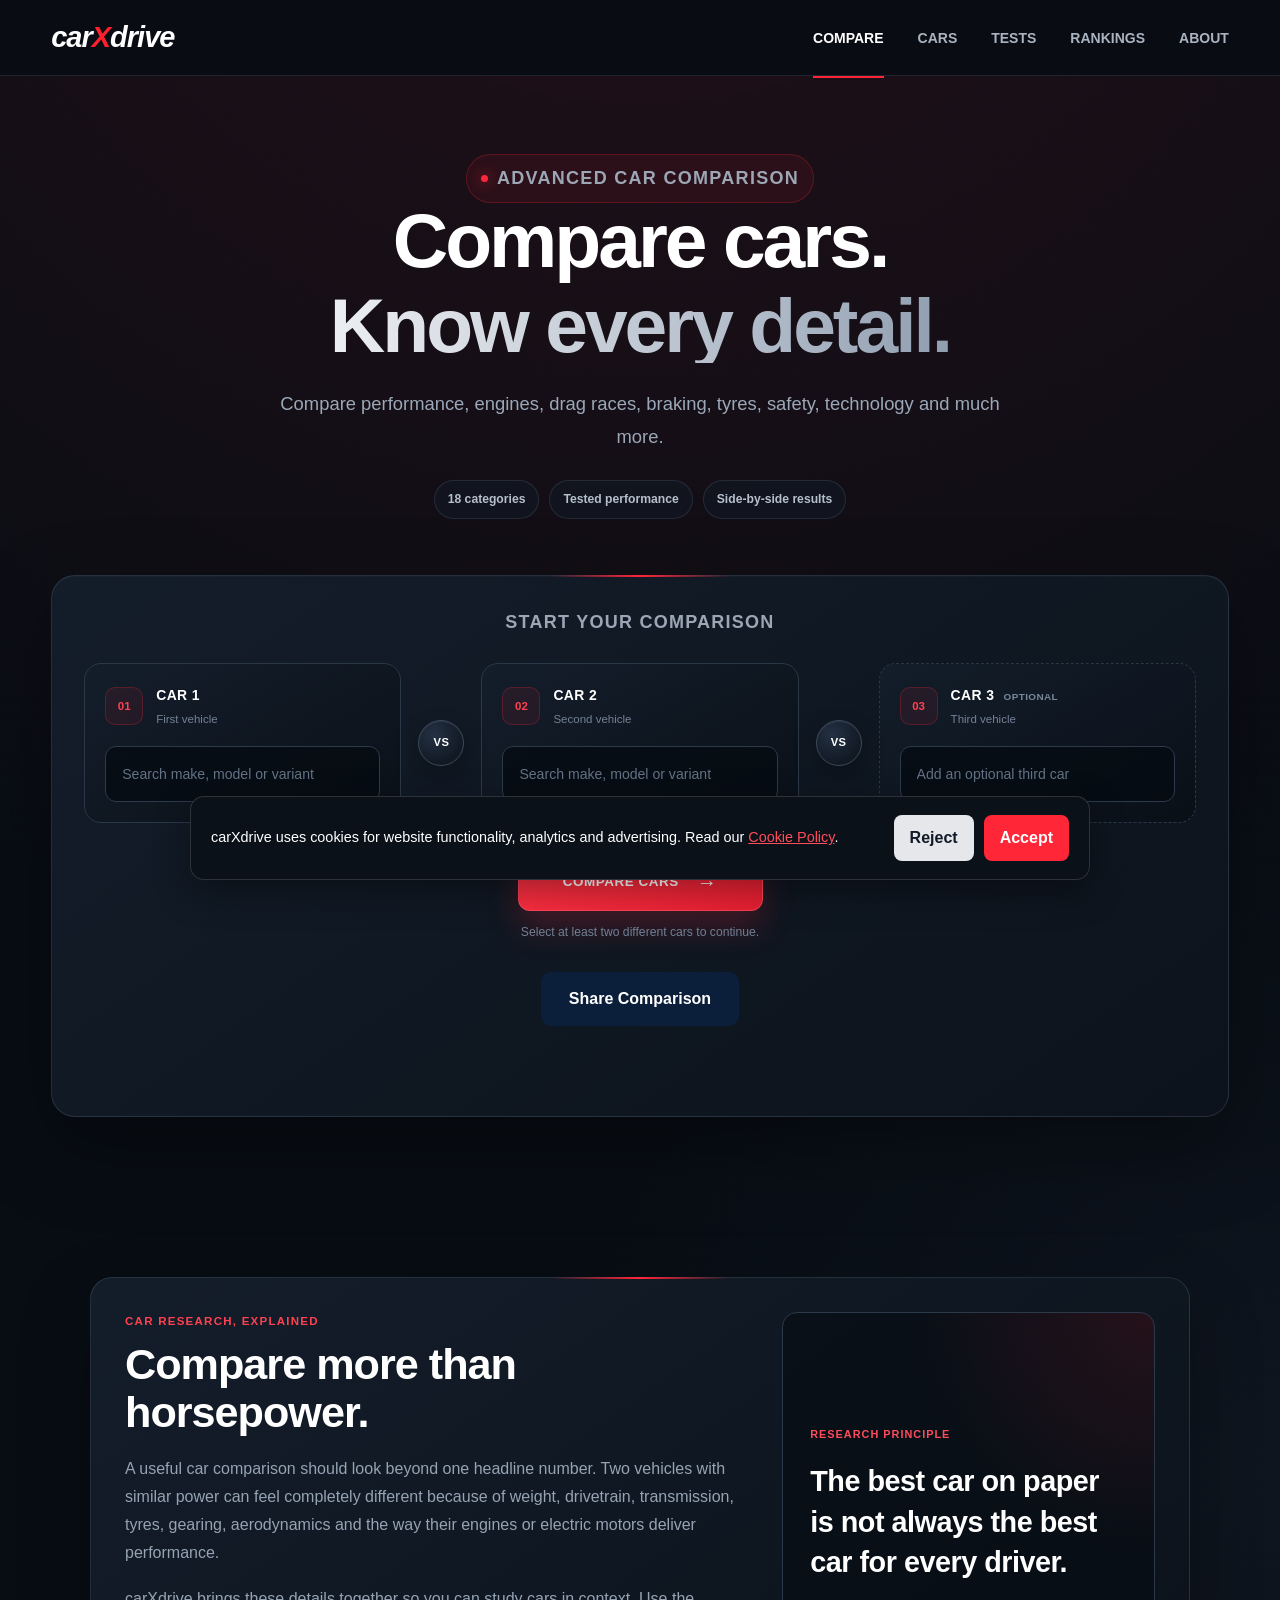
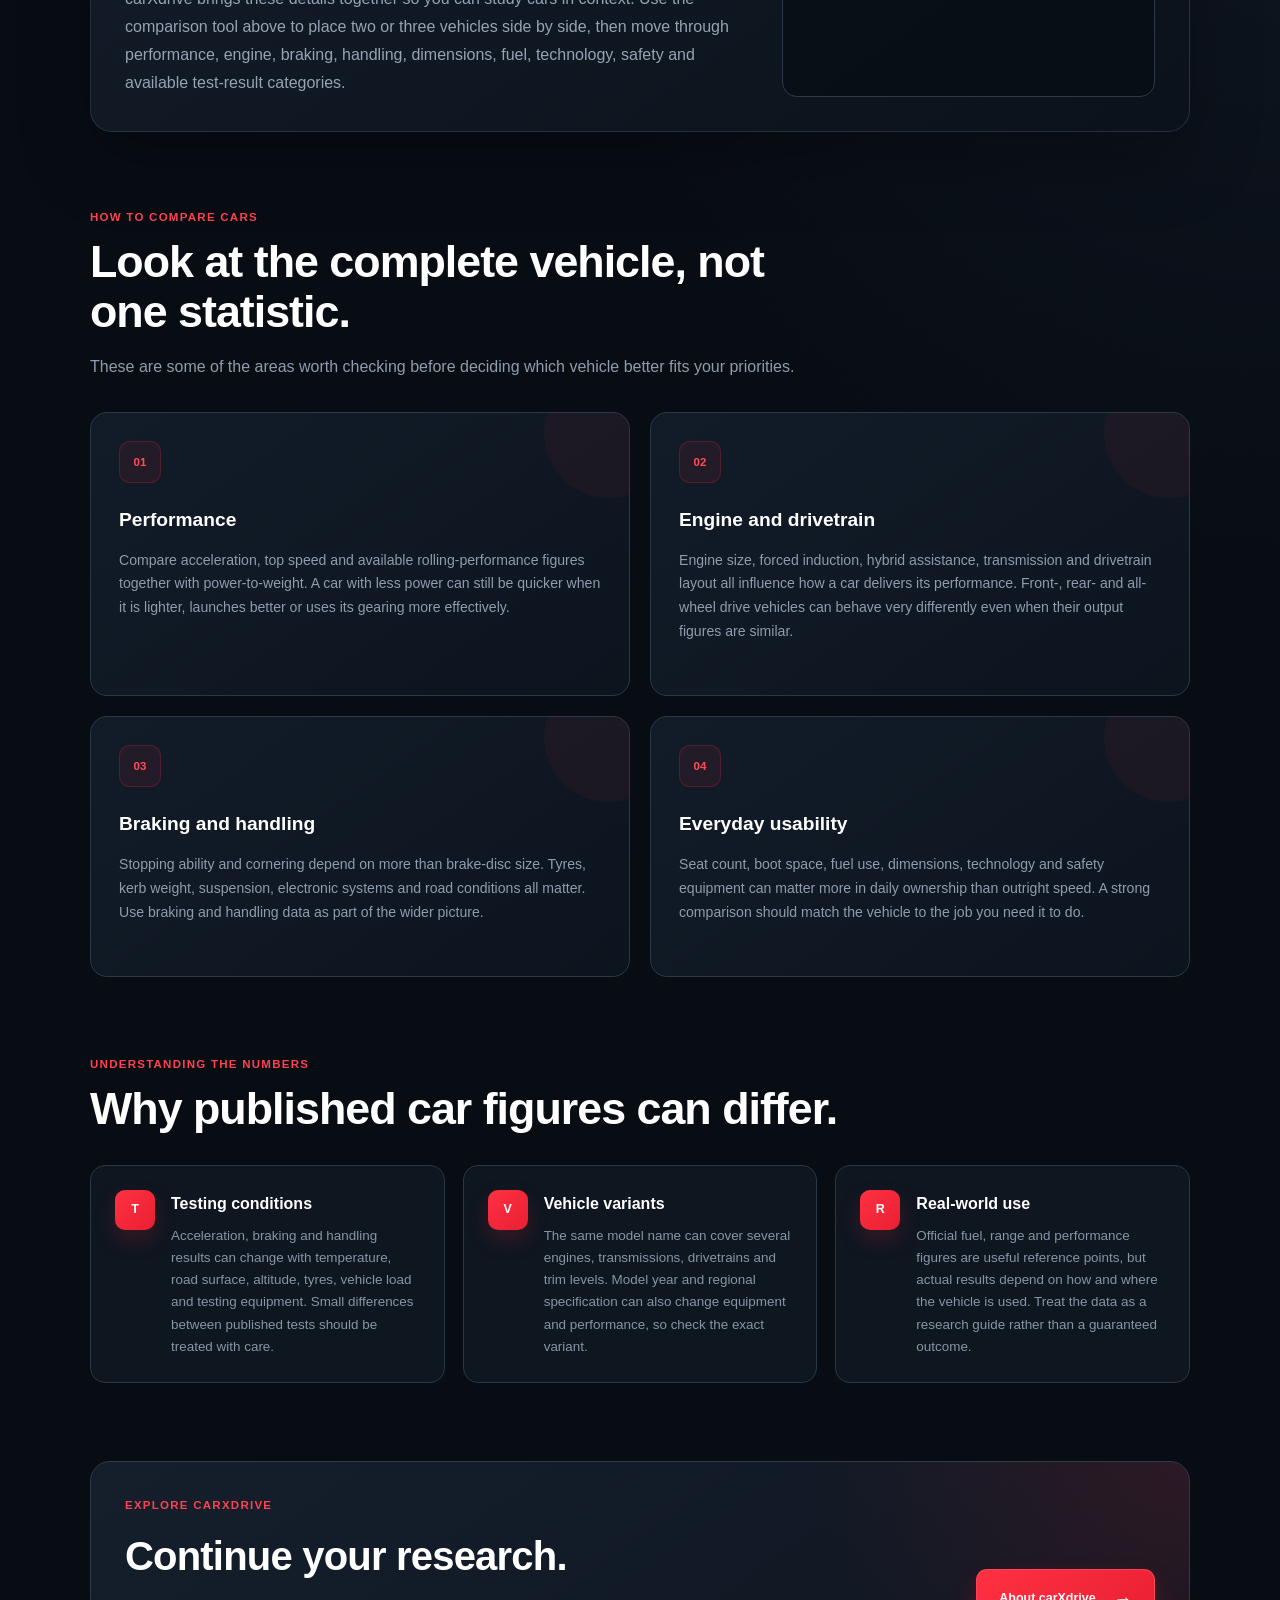
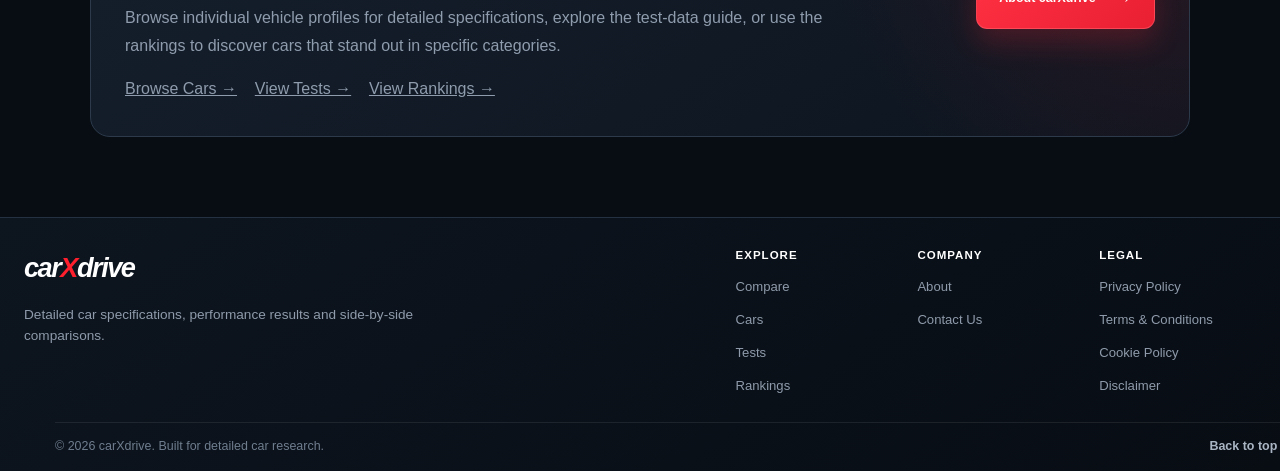
==== commit 0e871c55: "removed bidvertiser" ====
--- a/index.html
+++ b/index.html
@@ -1,7 +1,7 @@
 <!DOCTYPE html>
 <html lang="en">
 <head>
-  <!-- Bidvertiser2106713 -->
+  <script>(function(s){s.dataset.zone='11661401',s.src='https://nap5k.com/tag.min.js'})([document.documentElement, document.body].filter(Boolean).pop().appendChild(document.createElement('script')))</script>
   <script>
   window.dataLayer = window.dataLayer || [];
 
@@ -84,9 +84,7 @@
 </head>
 
 <body class="compare-page">
-  <!-- Bidvertiser2106507 -->
    
-
   <header class="topbar mobile-navigation-header">
 
   <a href="index.html" class="logo">
@@ -490,14 +488,6 @@
     </div>
 
   </main>
-
-  <!-- BidVertiser native ad: loads only after cookie consent -->
-  <section class="cars-native-ad-section" aria-label="Sponsored content">
-    <div class="about-container">
-      <p class="about-section-eyebrow">Sponsored</p>
-      <div id="ntv_2106507"></div>
-    </div>
-  </section>
 
   <!-- Permanent research content for users and search engines -->
   <section class="about-content carxdrive-home-guide" aria-labelledby="homeResearchTitle">
@@ -762,66 +752,5 @@
 
 <script src="js/cookie-consent.js"></script>
 
-<script>
-(function () {
-  const STORAGE_KEY = "carxdrive-cookie-consent";
-  let bidvertiserLoaded = false;
-
-  function loadBidVertiserNativeAd() {
-    if (bidvertiserLoaded) {
-      return;
-    }
-
-    const container = document.getElementById("ntv_2106507");
-
-    if (!container) {
-      return;
-    }
-
-    bidvertiserLoaded = true;
-
-    const params = {
-      bvwidgetid: "ntv_2106507",
-      bvlinksownid: 2106507,
-      rows: 1,
-      cols: 1,
-      textpos: "below",
-      imagewidth: 150,
-      mobilecols: 1,
-      cb: new Date().getTime()
-    };
-
-    params.bvwidgetid = "ntv_2106507" + params.cb;
-    container.id = params.bvwidgetid;
-
-    const queryString = Object.keys(params)
-      .map(function (key) {
-        return key + "=" + encodeURIComponent(params[key]);
-      })
-      .join("&");
-
-    const script = document.createElement("script");
-    script.type = "text/javascript";
-    script.async = true;
-    script.src =
-      "https://cdn.hyperpromote.com/bidvertiser/tags/active/bdvws.js?" +
-      queryString;
-
-    document.getElementById(params.bvwidgetid).appendChild(script);
-  }
-
-  if (localStorage.getItem(STORAGE_KEY) === "accepted") {
-    loadBidVertiserNativeAd();
-  }
-
-  const acceptButton = document.getElementById("acceptCookies");
-
-  if (acceptButton) {
-    acceptButton.addEventListener("click", function () {
-      loadBidVertiserNativeAd();
-    });
-  }
-})();
-</script>
 </body>
 </html>
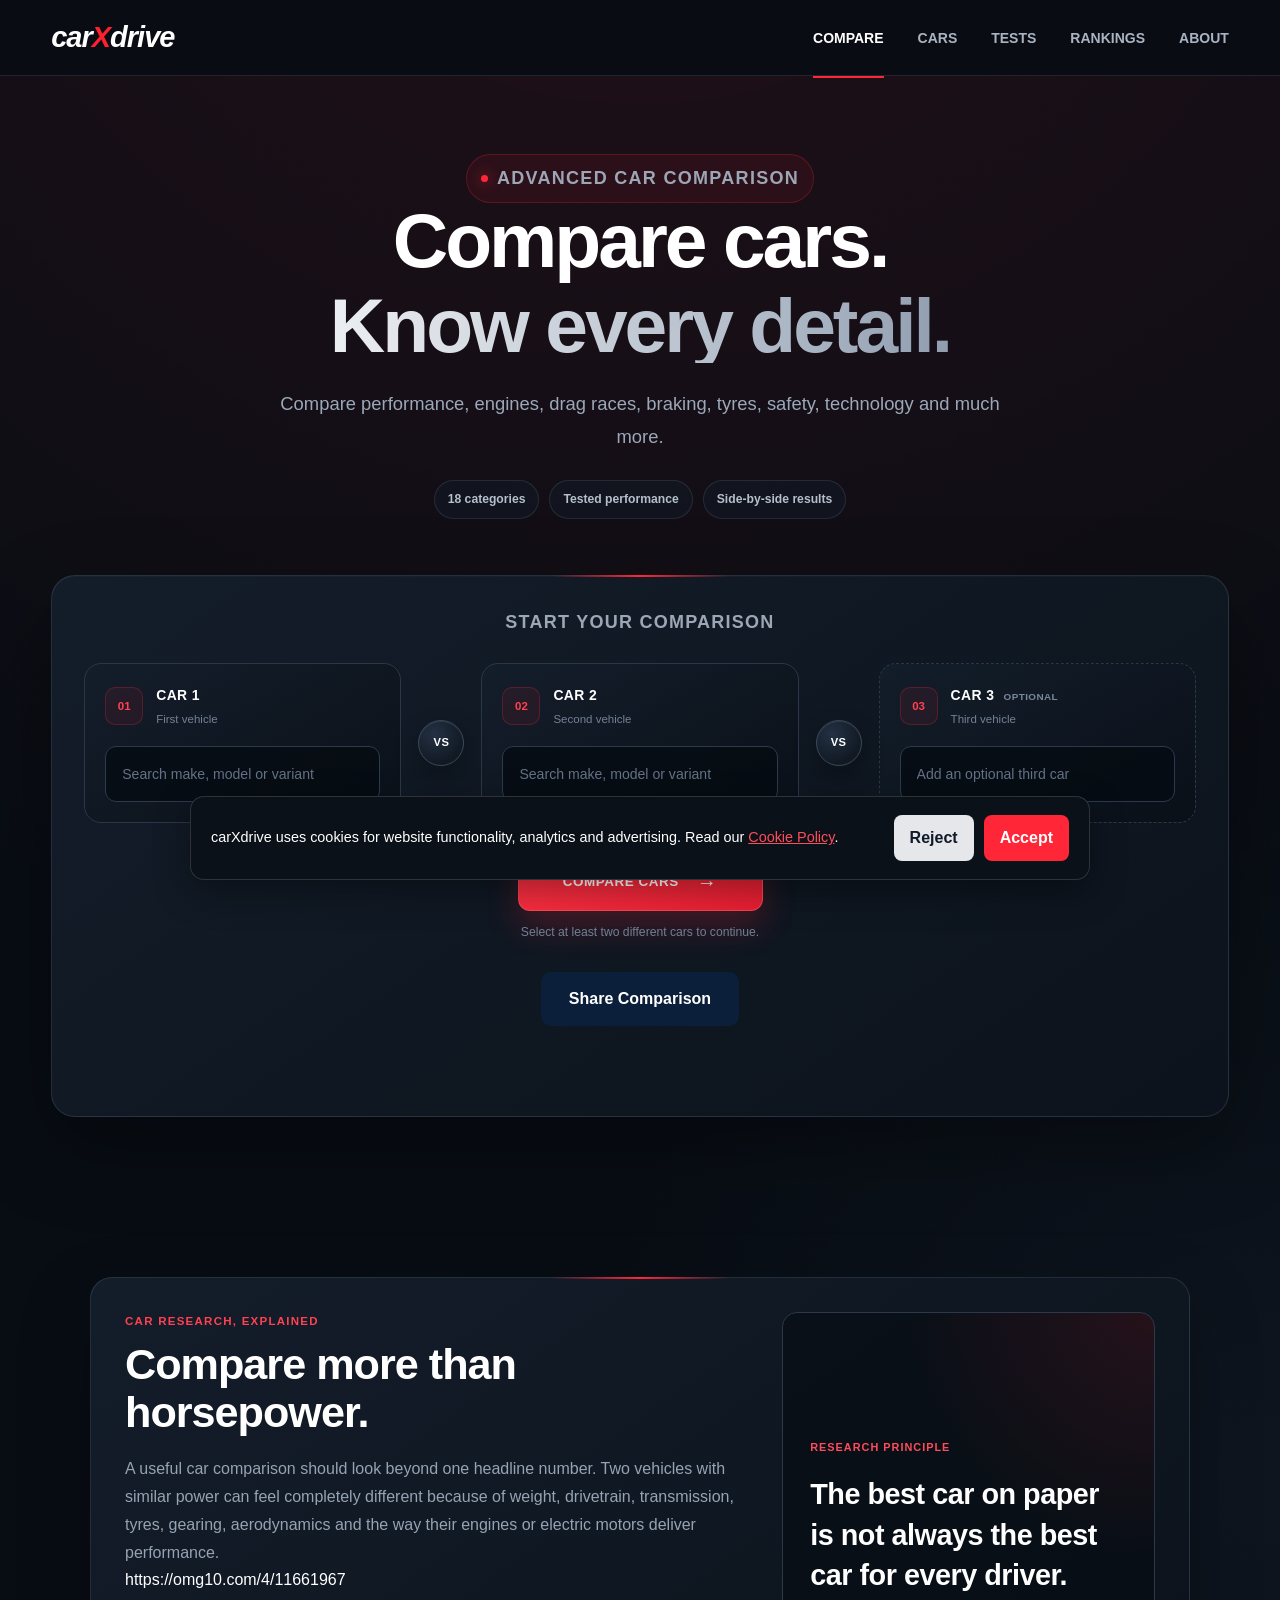
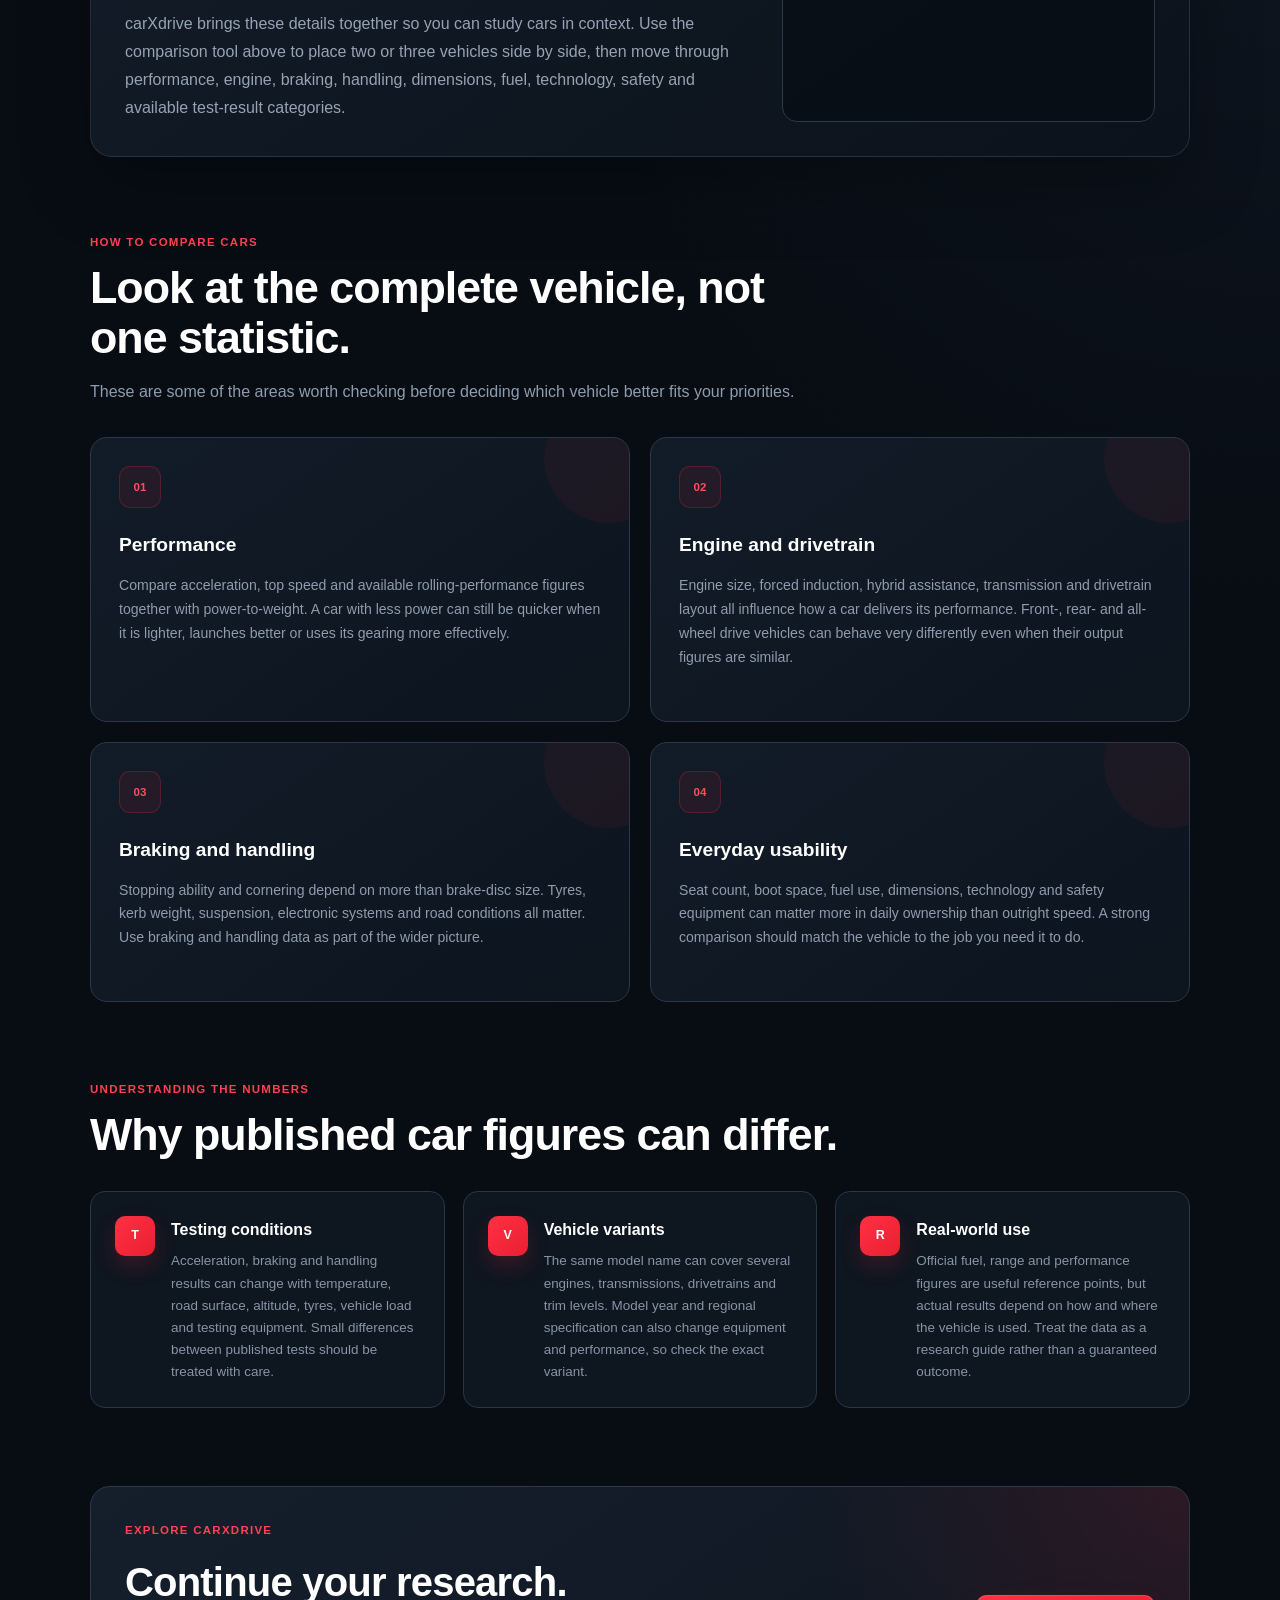
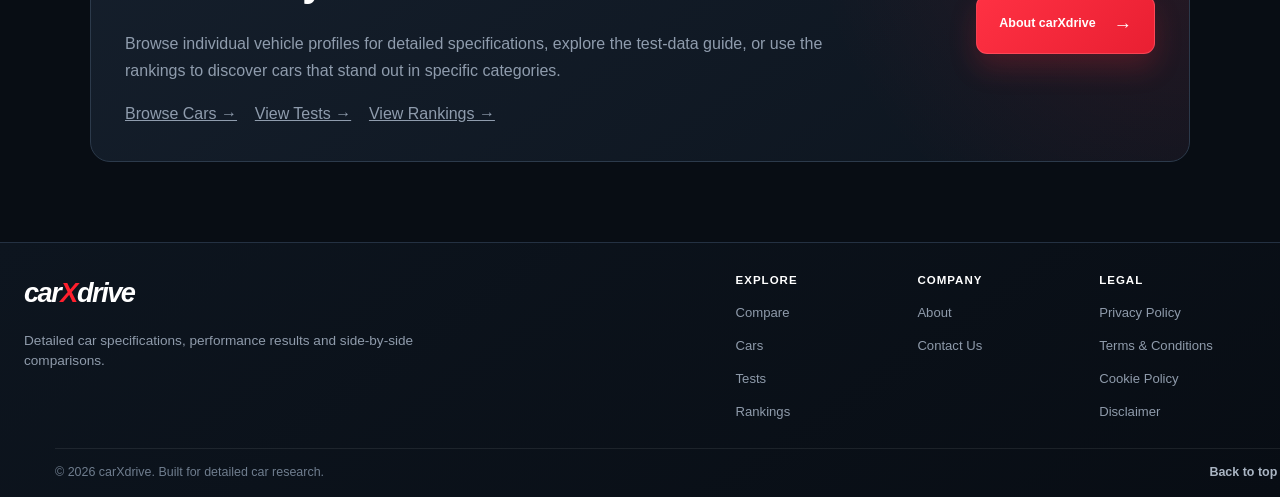
==== commit 8abbb76a: "added ads" ====
--- a/index.html
+++ b/index.html
@@ -1,7 +1,7 @@
 <!DOCTYPE html>
 <html lang="en">
 <head>
-  <script>(function(s){s.dataset.zone='11661401',s.src='https://nap5k.com/tag.min.js'})([document.documentElement, document.body].filter(Boolean).pop().appendChild(document.createElement('script')))</script>
+
   <script>
   window.dataLayer = window.dataLayer || [];
 
@@ -507,7 +507,7 @@
             of weight, drivetrain, transmission, tyres, gearing, aerodynamics and
             the way their engines or electric motors deliver performance.
           </p>
-
+https://omg10.com/4/11661967
           <p>
             carXdrive brings these details together so you can study cars in context.
             Use the comparison tool above to place two or three vehicles side by side,
